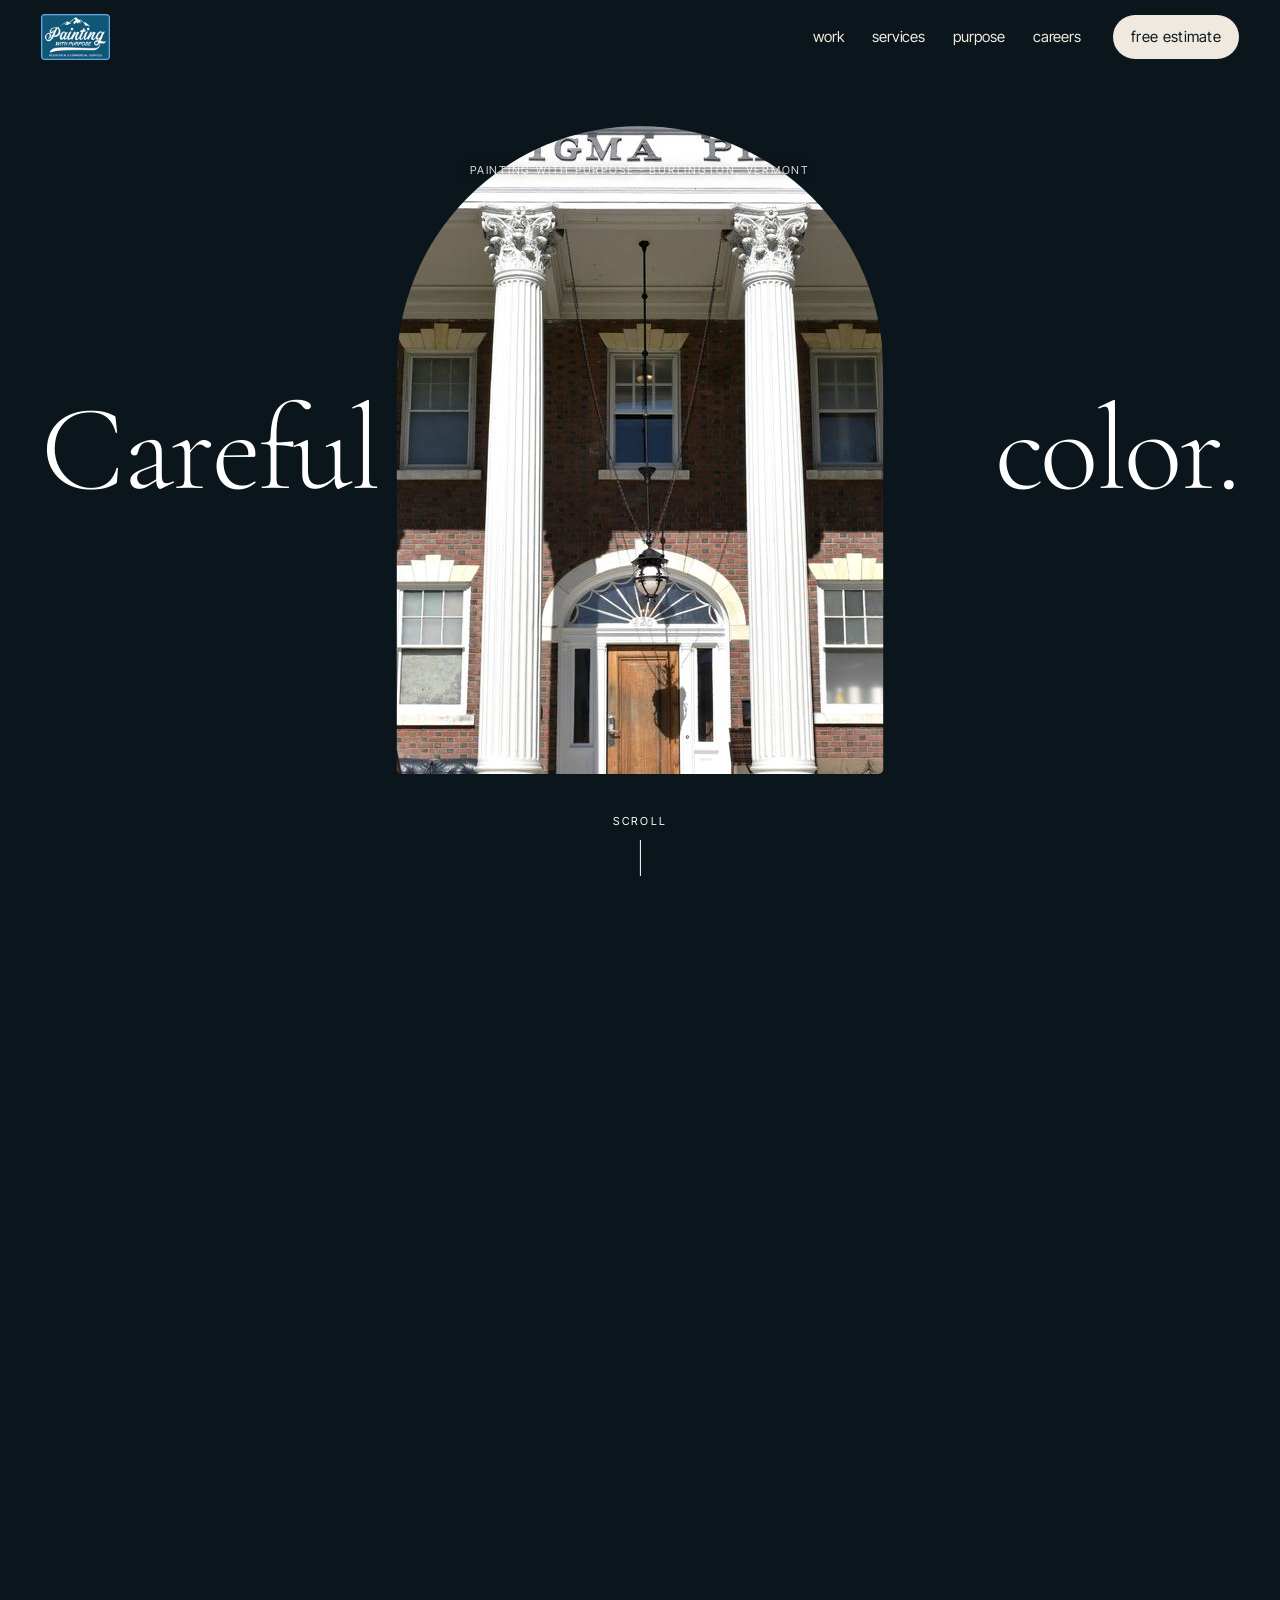
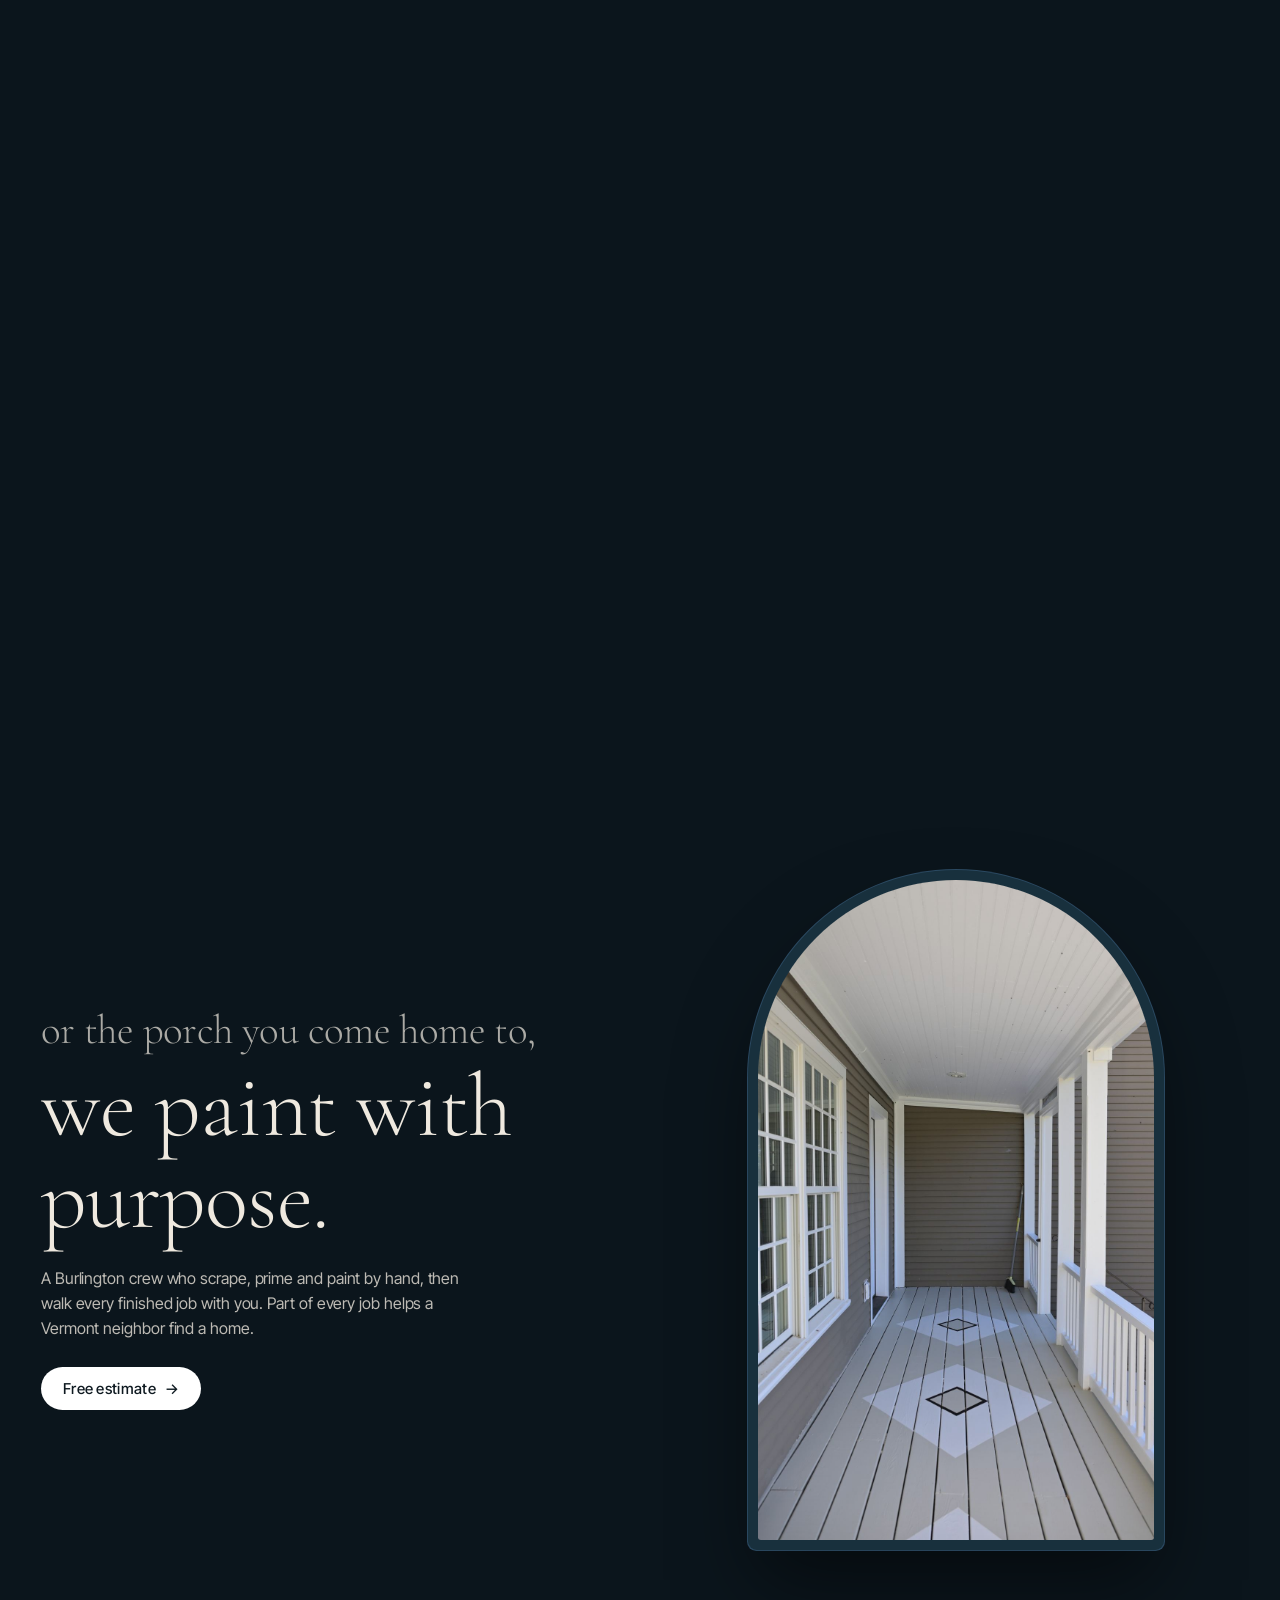
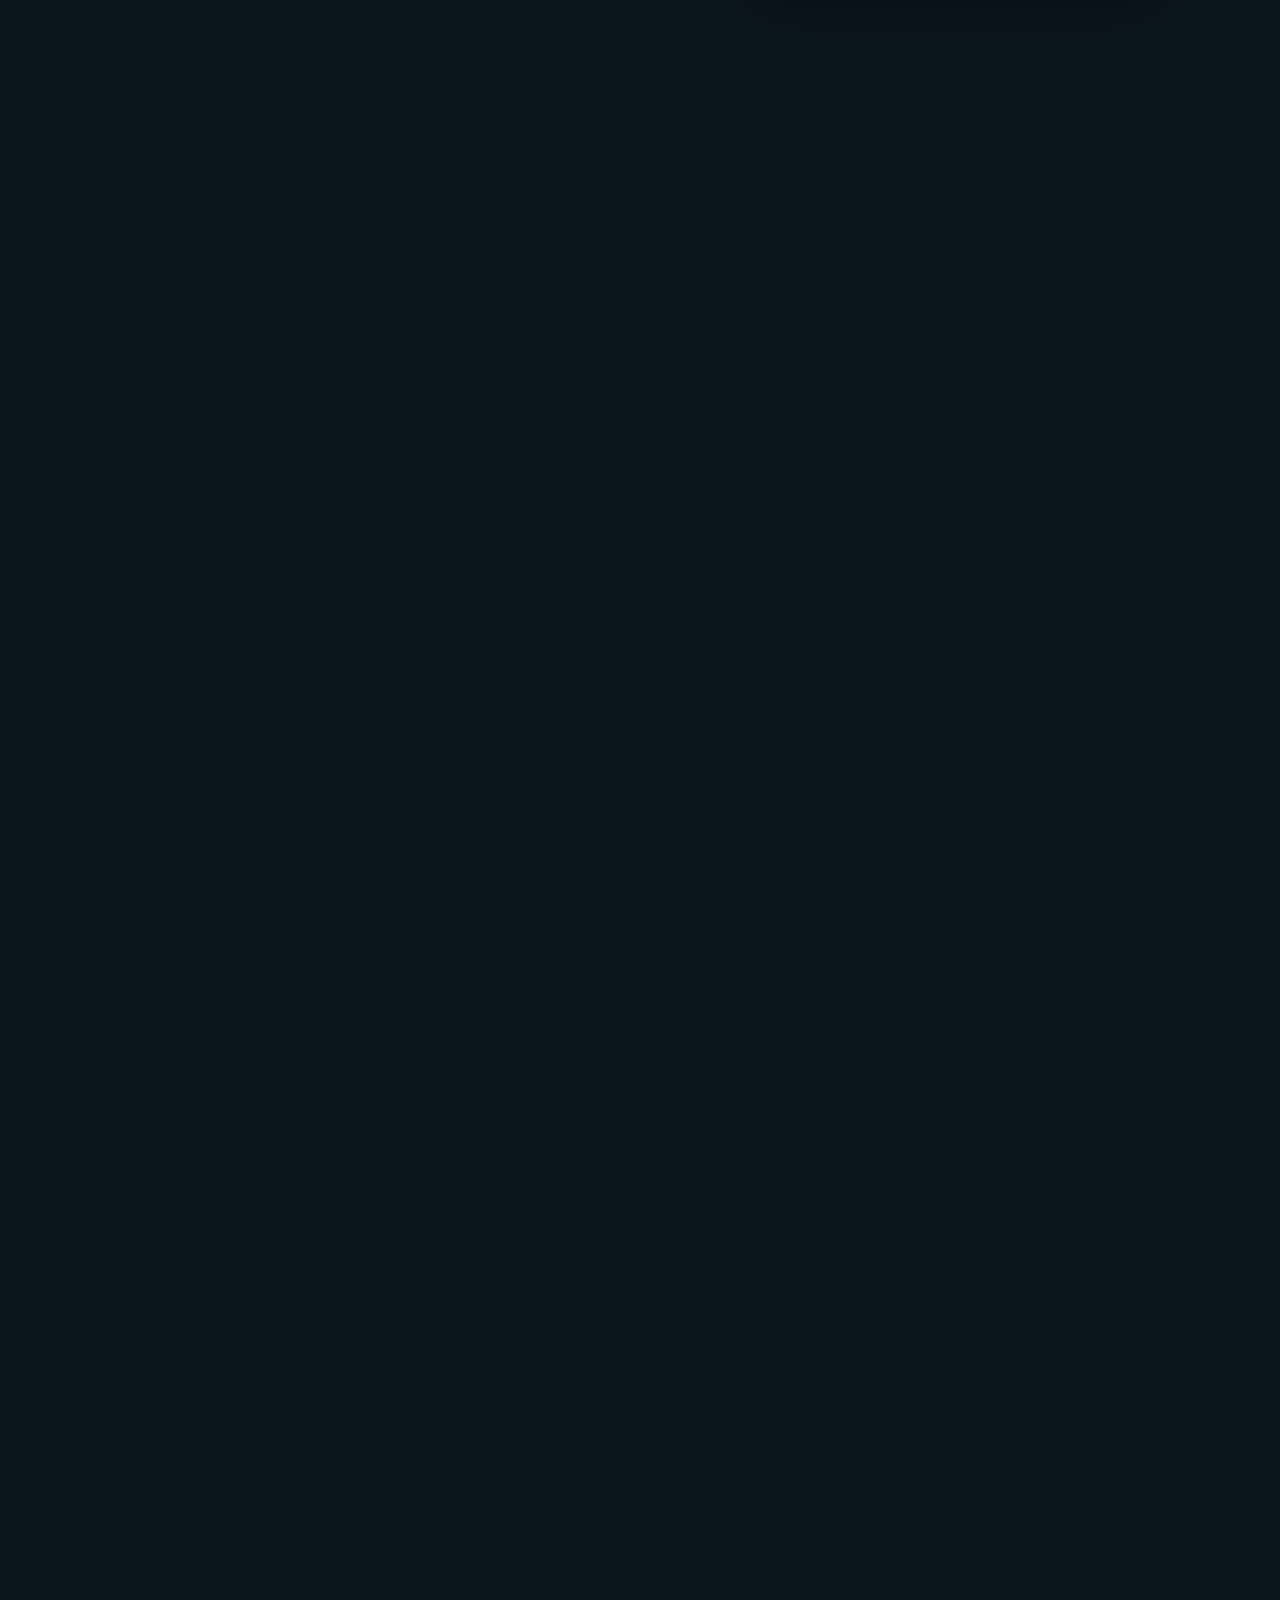
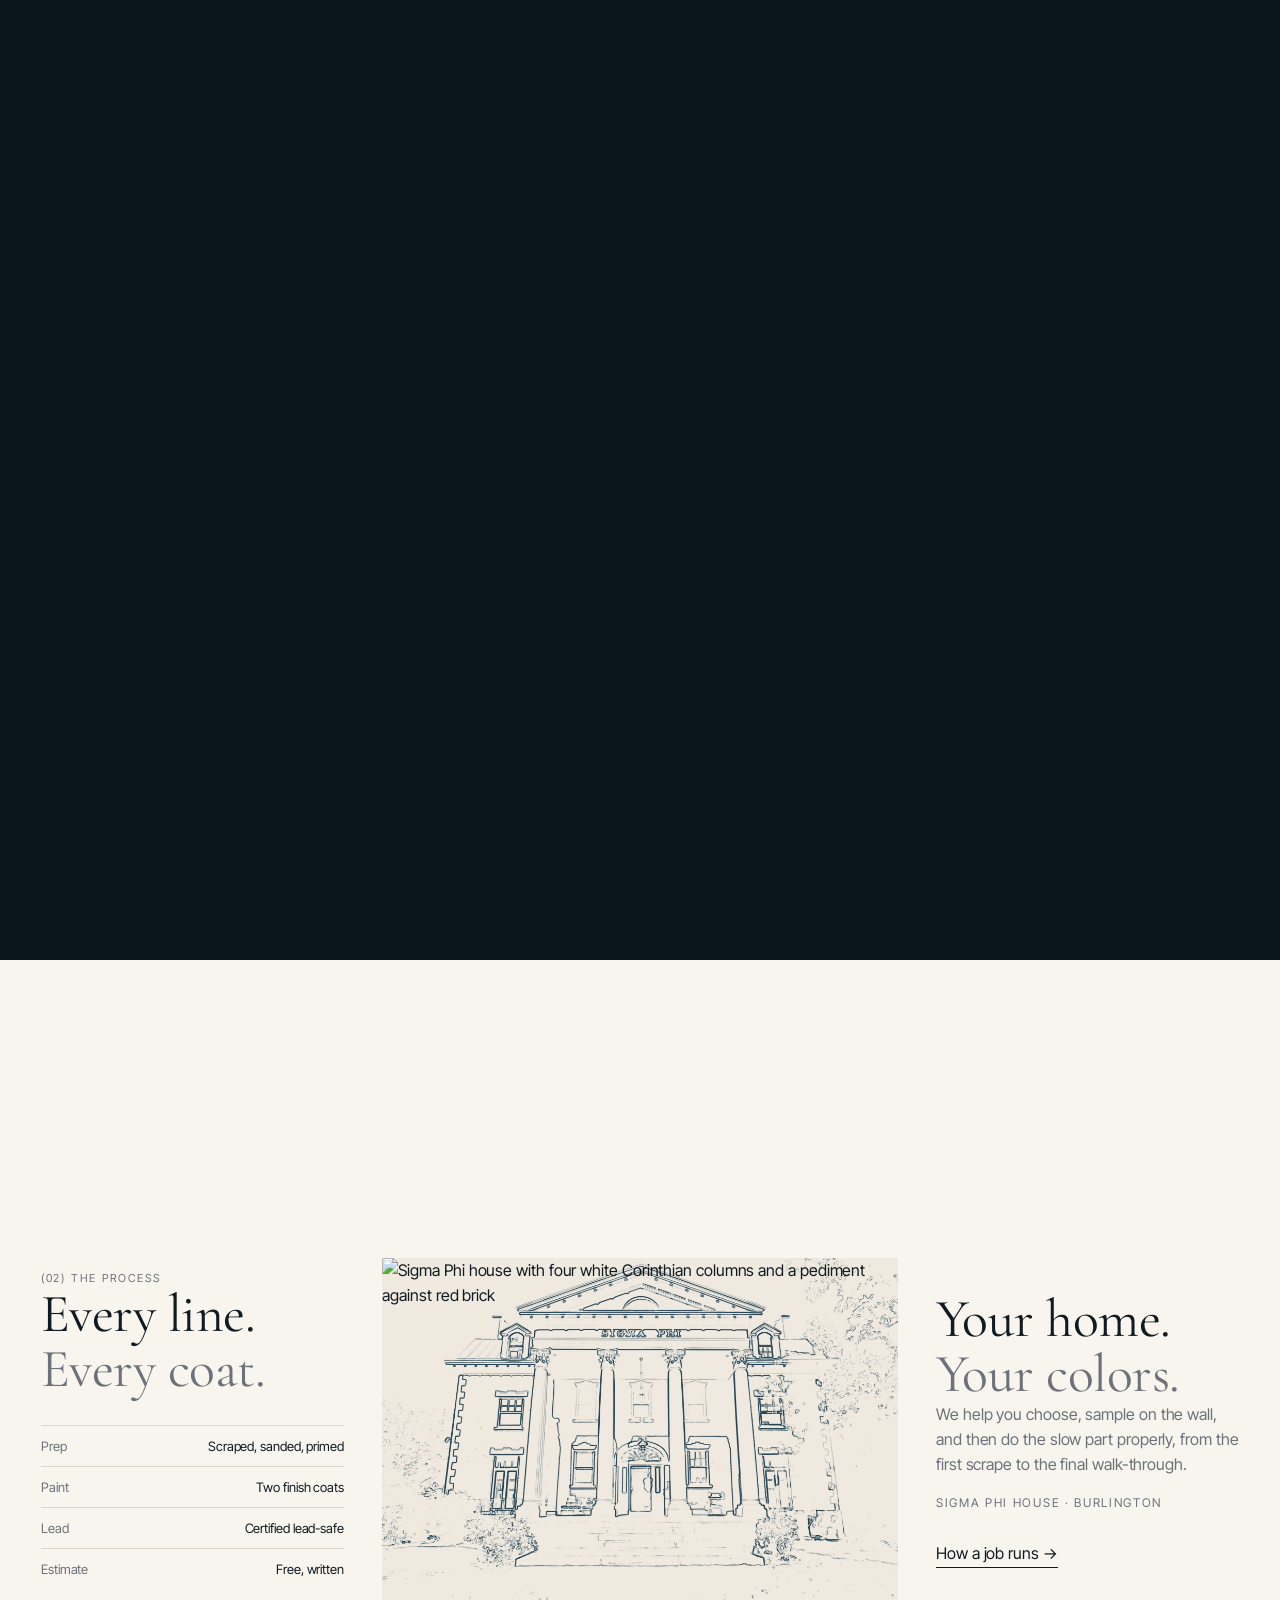
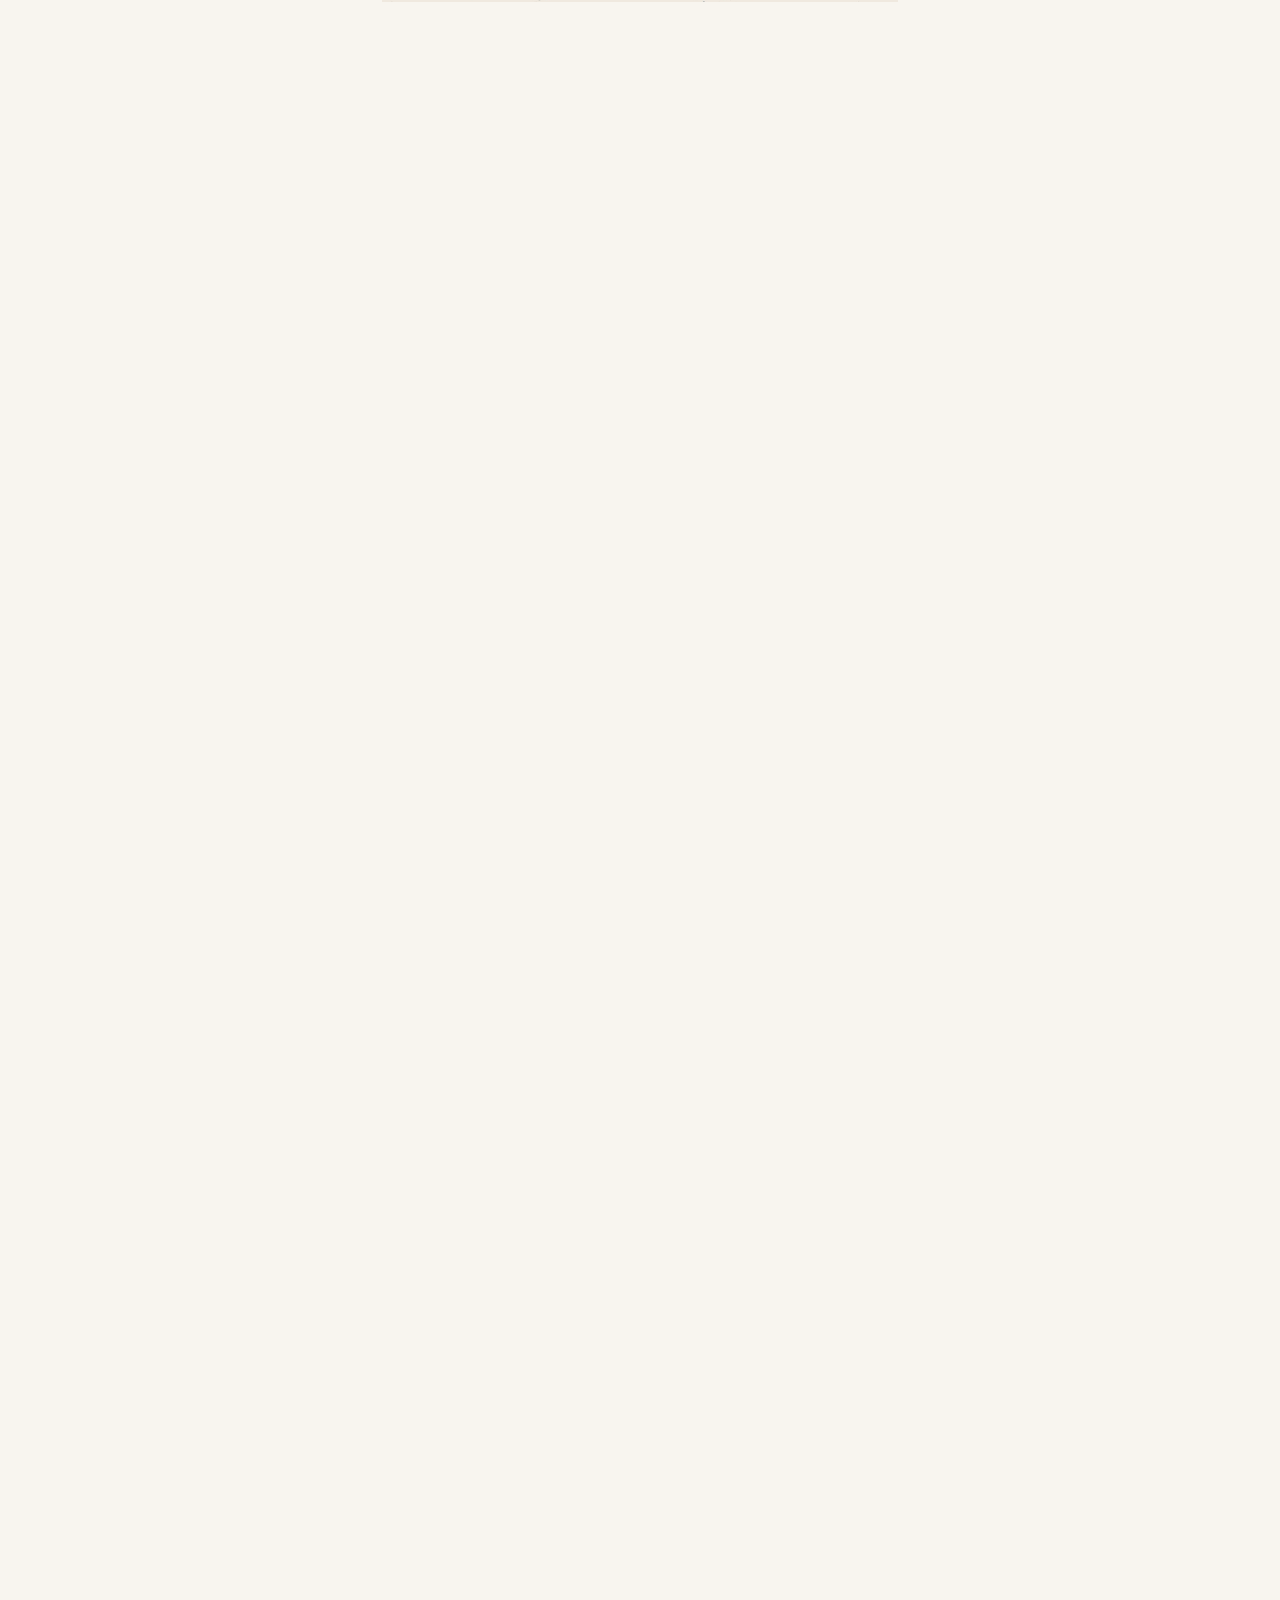
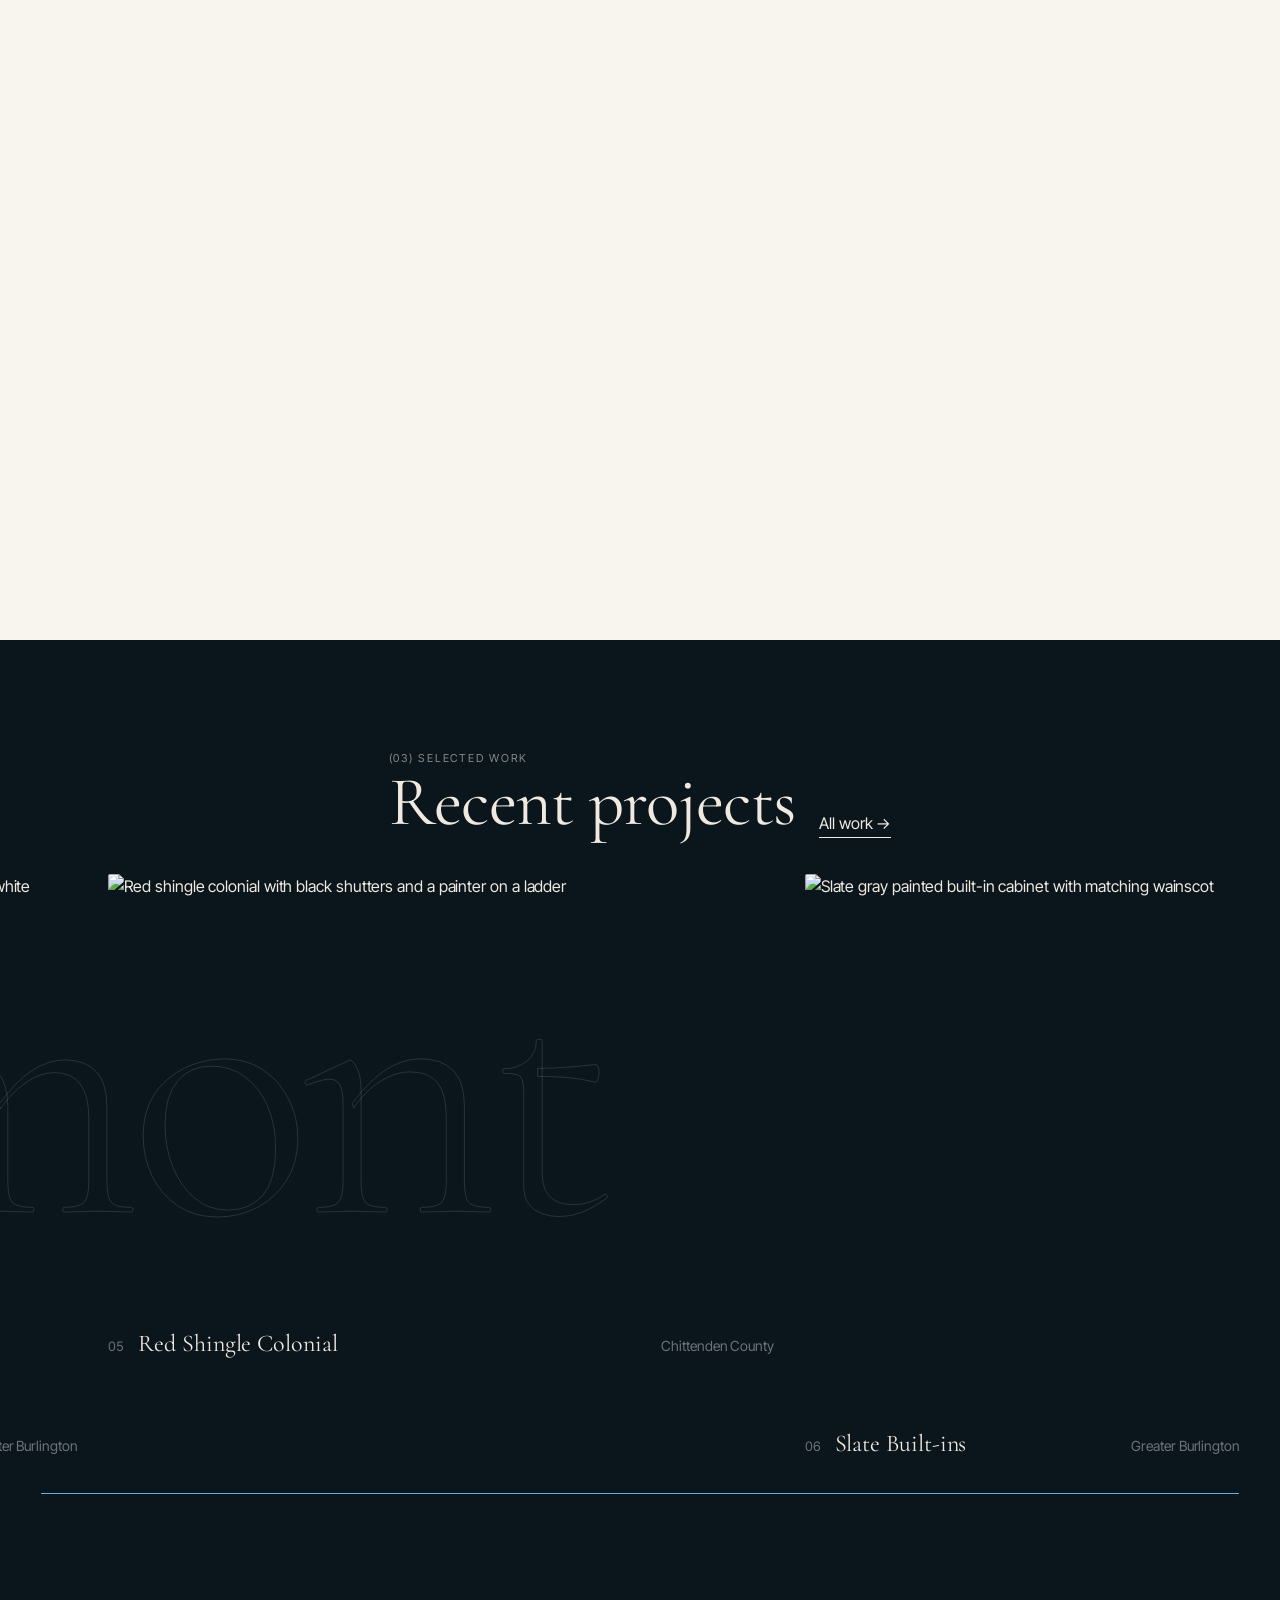
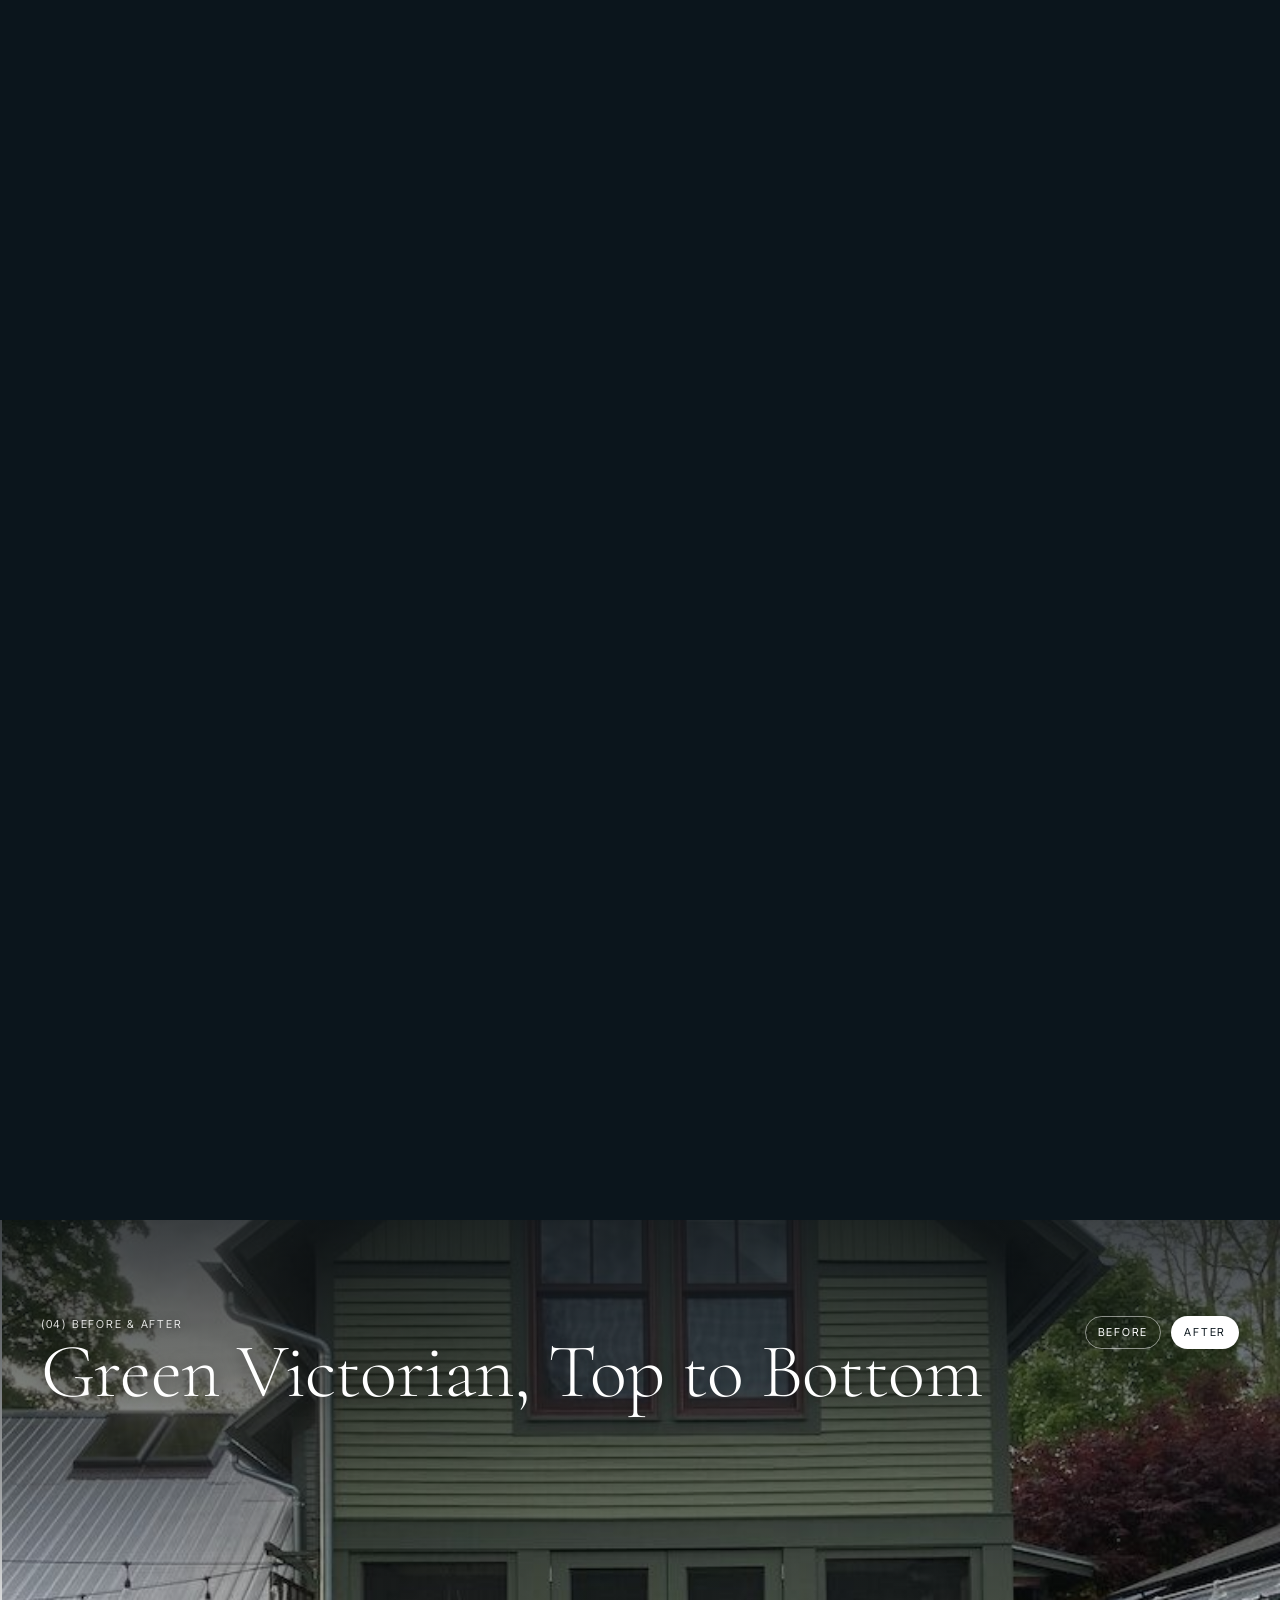
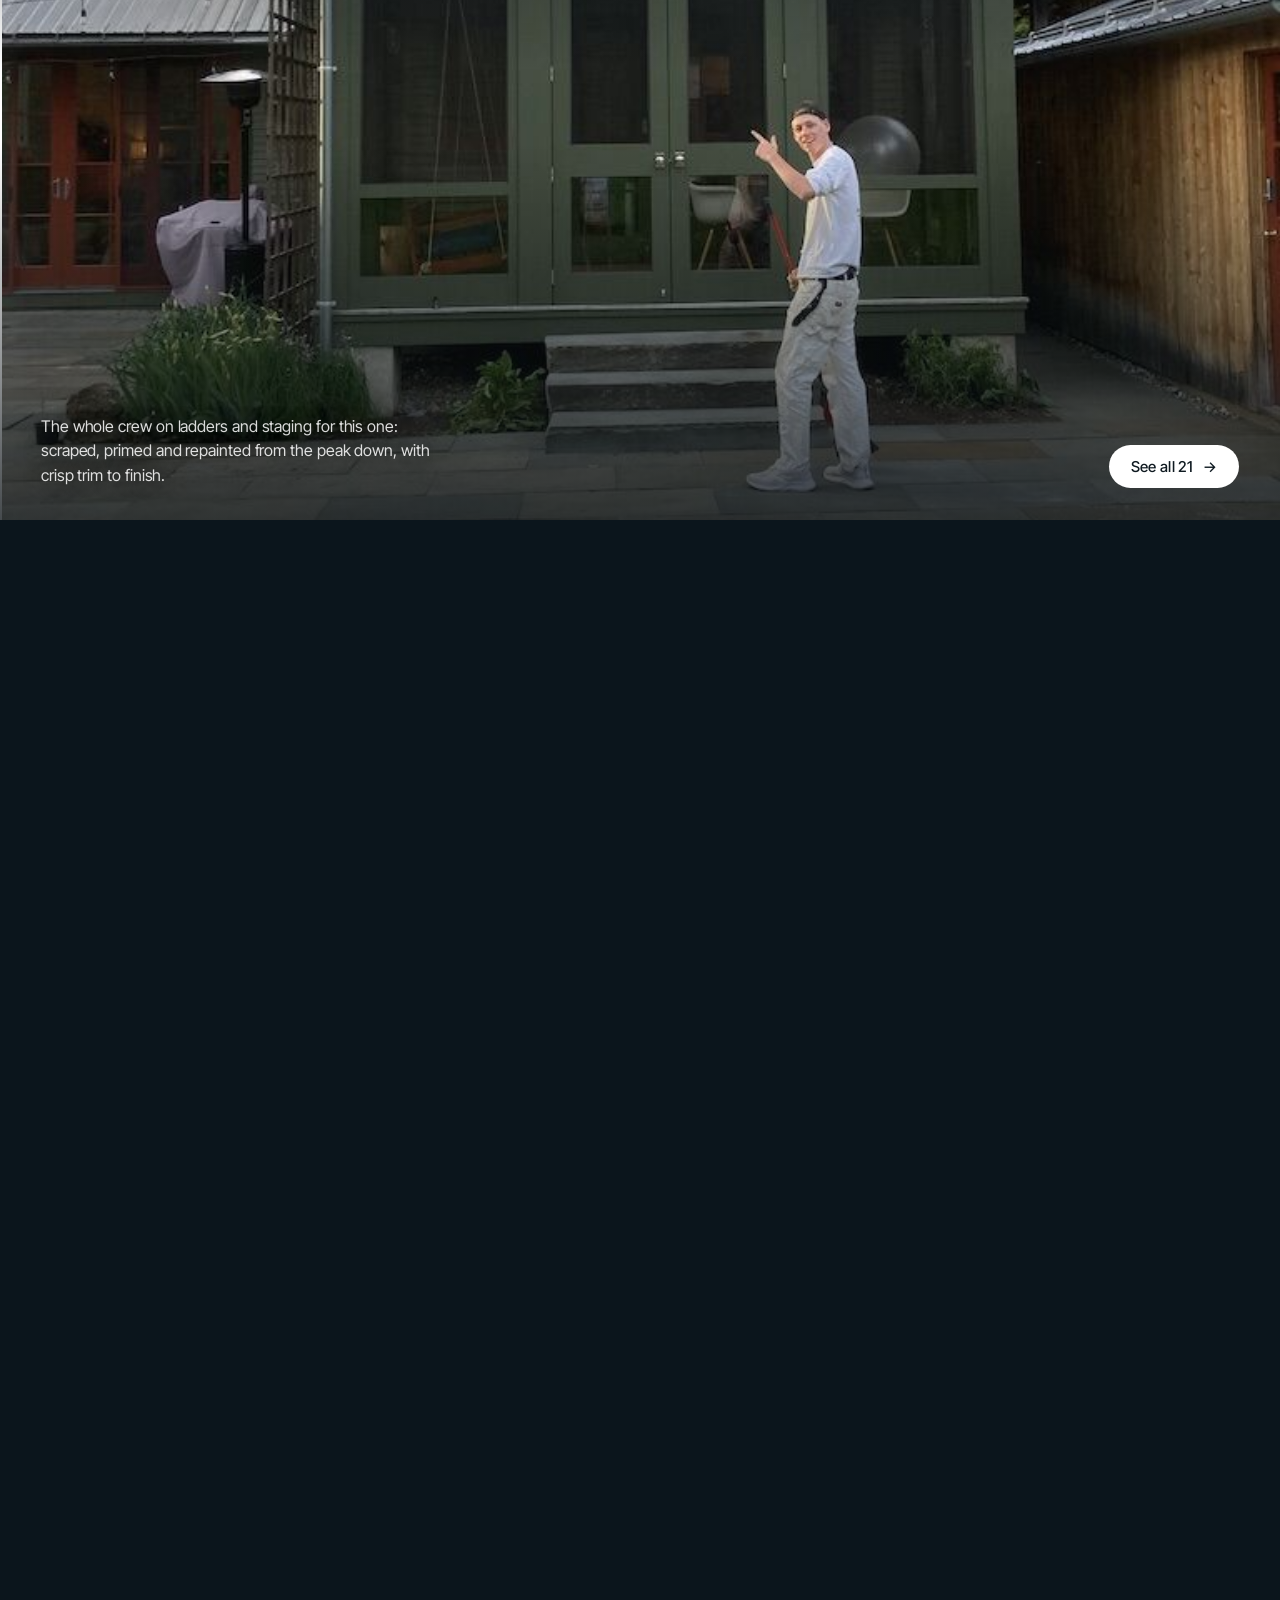
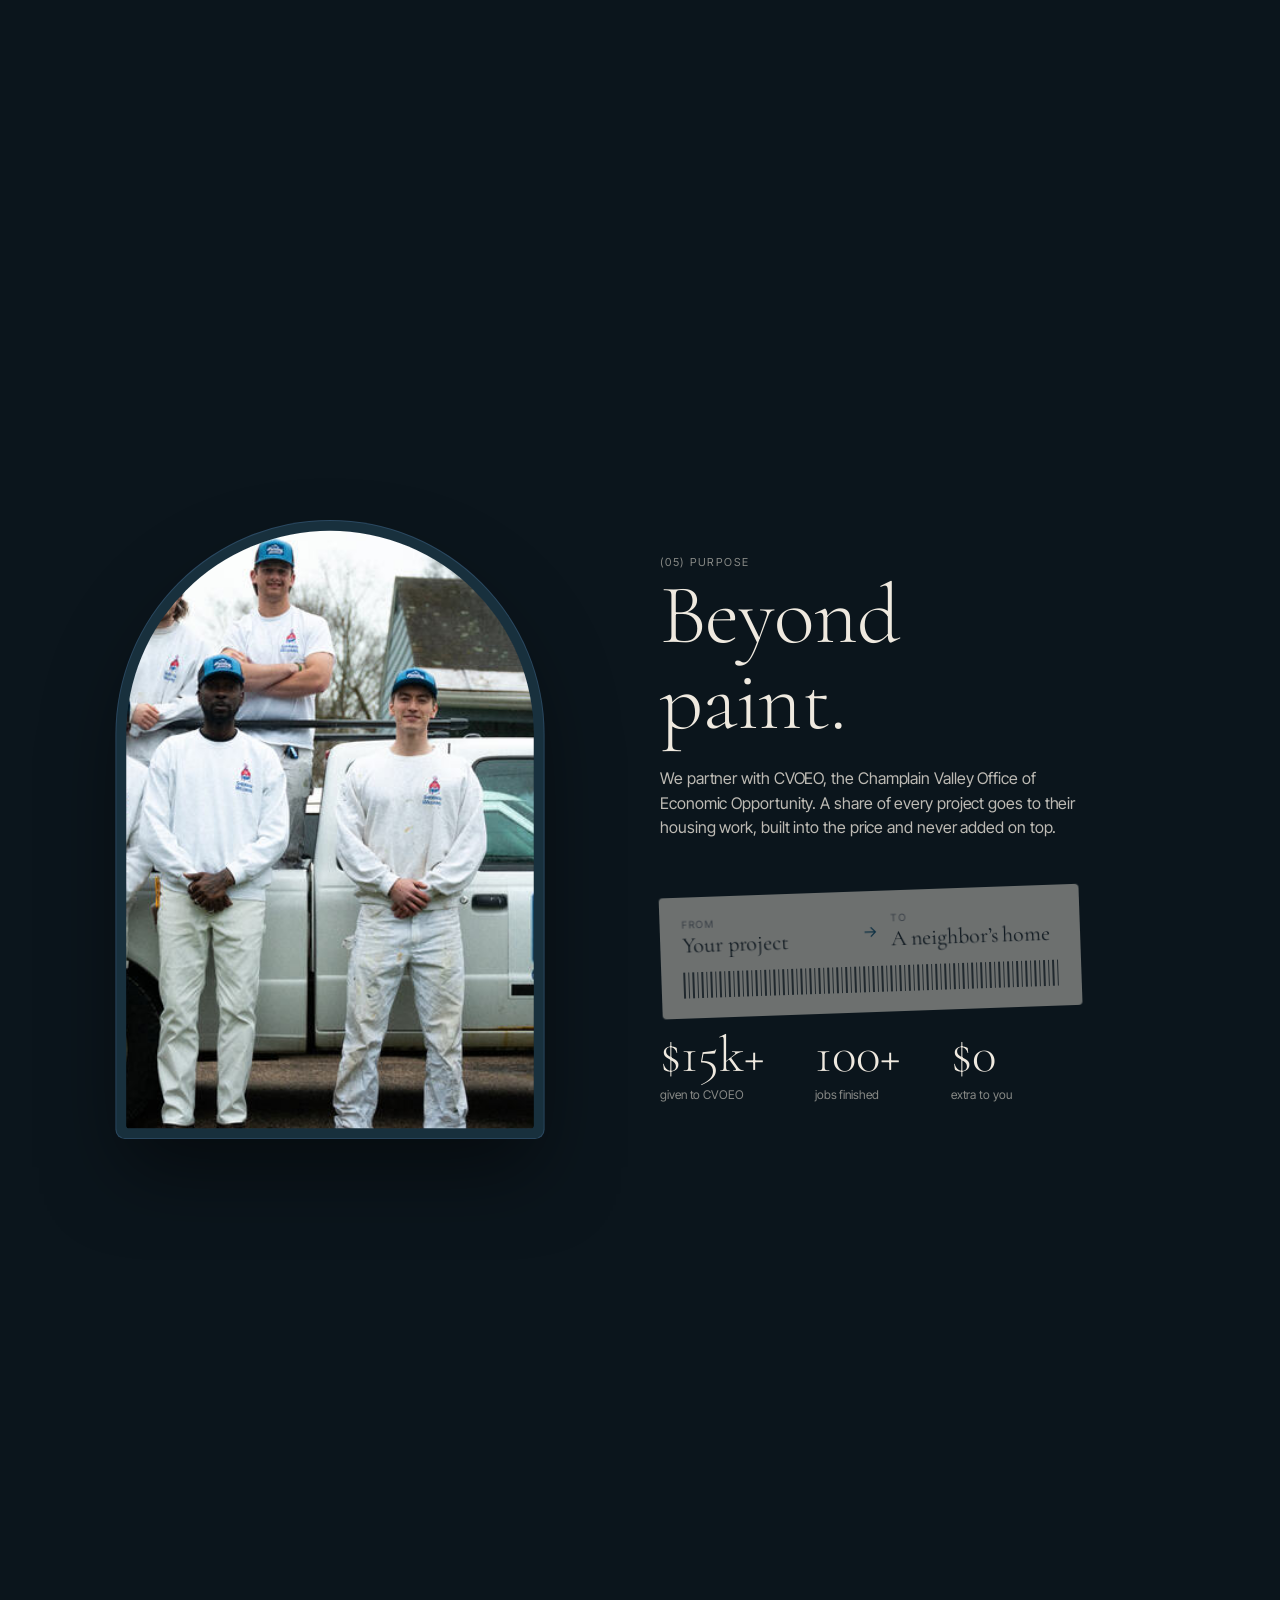
==== index.html @ a05f68a1 "Demo 2: drone clip slots with a scroll story and sound toggle The hero window now opens onto the Sig" ====
<!doctype html>
<html lang="en">
<head>
<meta charset="utf-8">
<meta name="viewport" content="width=device-width, initial-scale=1, viewport-fit=cover">
<title>Painting With Purpose | House painters in Burlington, Vermont</title>
<meta name="description" content="Residential and commercial painting across Greater Burlington, Vermont. A share of every job helps Vermonters find housing.">
<meta name="theme-color" content="#0b151c">
<meta property="og:title" content="Painting With Purpose | House painters in Burlington, Vermont">
<meta property="og:description" content="Residential and commercial painting across Greater Burlington, Vermont. A share of every job helps Vermonters find housing.">
<meta property="og:image" content="assets/photos/dsc-0058-lg.jpg">
<meta property="og:type" content="website">
<link rel="icon" href="assets/favicon.svg" type="image/svg+xml">
<link rel="preconnect" href="https://fonts.googleapis.com">
<link rel="preconnect" href="https://fonts.gstatic.com" crossorigin>
<link rel="stylesheet" href="https://fonts.googleapis.com/css2?family=Cormorant+Garamond:wght@300;400;500&family=Inter+Tight:wght@400;500&display=swap">
<link rel="stylesheet" href="assets/css/site.css">
<link rel="stylesheet" href="assets/css/cine.css">
</head>
<body data-page="home">
<a class="skip" href="#main">Skip to content</a>
<header class="hdr hdr--over">
  <a class="hdr__logo" href="index.html" aria-label="Painting With Purpose, home"><img src="assets/logo-200.png" srcset="assets/logo-200.png 200w, assets/logo.png 600w" sizes="140px" alt="Painting With Purpose" width="600" height="402"></a>
  <nav class="hdr__nav" id="nav" aria-label="Main">
    <ul><li><a href="work.html">work</a></li><li><a href="services.html">services</a></li><li><a href="about.html">purpose</a></li><li><a href="careers.html">careers</a></li></ul>
    <a class="hdr__cta" href="estimate.html">free estimate</a>
  </nav>
  <button class="hdr__menu" type="button" aria-expanded="false" aria-controls="nav"><span>menu</span></button>
</header>
<main id="main">
<section class="scene s-hero" aria-label="Introduction">
  <div class="scene__stick">
    <div class="s-hero__win"><video class="clip" muted loop playsinline preload="auto" poster="assets/video/sigma.jpg" aria-label="Sigma Phi House on a fall afternoon, students on the lawn"></video></div>
    <p class="s-hero__kick label">Painting With Purpose · Burlington, Vermont</p>
    <div class="s-hero__split" aria-hidden="true"><span>Careful</span><span>color.</span></div>
    <div class="s-hero__end">
      <h1 class="sr">Painting With Purpose: house painters in Burlington, Vermont</h1>
      <p class="beat">Whether it’s a frat house on the hill,</p>
      <p class="s-hero__cap label">Sigma Phi House · Burlington</p>
    </div>
    <p class="s-hero__scroll">Scroll</p>
  </div>
</section>

<section class="scene s-story night" aria-label="What we paint">
  <div class="scene__stick">
    <div class="s-story__layer on" data-at="0">
      <video class="clip" muted loop playsinline preload="none" poster="assets/video/victorian.jpg" aria-label="A Queen Anne Victorian on a quiet street, a neighbor walking a dog past"></video>
      <div class="s-story__txt"><p class="beat">a Victorian on a quiet street,</p><p class="label">Queen Anne Victorian · Burlington</p></div>
    </div>
    <div class="s-story__layer" data-at=".34">
      <video class="clip" muted loop playsinline preload="none" poster="assets/video/library.jpg" aria-label="A library atrium with readers, timber ceilings and a black steel stair"></video>
      <div class="s-story__txt"><p class="beat">a library in the middle of town,</p><p class="label">Library &amp; community hall · Greater Burlington</p></div>
    </div>
    <div class="s-story__layer s-story__end" data-at=".66">
      <div class="s-story__arch"><video class="clip" muted loop playsinline preload="none" poster="assets/video/porch-tall.jpg" aria-label="A freshly painted covered porch with a diamond inlay in the floor"><source src="assets/video/porch-tall.mp4" type="video/mp4"></video></div>
      <div class="s-story__final">
        <p class="beat beat--sm">or the porch you come home to,</p>
        <h2>we paint with purpose.</h2>
        <p class="lead">A Burlington crew who scrape, prime and paint by hand, then walk every finished job with you. Part of every job helps a Vermont neighbor find a home.</p>
        <a class="btn btn--light" href="estimate.html">Free estimate <span aria-hidden="true">→</span></a>
      </div>
    </div>
  </div>
</section>

<button class="snd" type="button" aria-pressed="false" hidden><span class="snd__bars" aria-hidden="true"><i></i><i></i><i></i></span><span class="snd__t">Sound off</span></button>

<section class="scene s-draw" aria-label="From drawing to paint">
  <div class="scene__stick">
    <div class="s-draw__l">
      <p class="label">(02) The process</p>
      <h2>Every line.<span class="mute">Every coat.</span></h2>
      <dl class="spec">
        <div><dt>Prep</dt><dd>Scraped, sanded, primed</dd></div>
        <div><dt>Paint</dt><dd>Two finish coats</dd></div>
        <div><dt>Lead</dt><dd>Certified lead-safe</dd></div>
        <div><dt>Estimate</dt><dd>Free, written</dd></div>
      </dl>
    </div>
    <div class="s-draw__img">
      <img class="" src="assets/photos/draw-0179-sm.jpg" srcset="assets/photos/draw-0179-sm.jpg 900w, assets/photos/draw-0179-lg.jpg 2000w" sizes="100vw" alt="Line drawing of the Sigma Phi house" loading="lazy" decoding="async">
      <div class="s-draw__paint"><img class="" src="assets/photos/dsc-0179-sm.jpg" srcset="assets/photos/dsc-0179-sm.jpg 900w, assets/photos/dsc-0179-lg.jpg 2000w" sizes="100vw" alt="Sigma Phi house with four white Corinthian columns and a pediment against red brick" loading="lazy" decoding="async"></div>
      <span class="s-draw__line" aria-hidden="true"></span>
    </div>
    <div class="s-draw__r">
      <h2>Your home.<span class="mute">Your colors.</span></h2>
      <p>We help you choose, sample on the wall, and then do the slow part properly, from the first scrape to the final walk-through.</p>
      <p class="s-draw__step">Sigma Phi House · Burlington</p>
      <a class="link" href="services.html">How a job runs →</a>
    </div>
  </div>
</section>

<section class="scene s-side night" aria-label="Recent work">
  <div class="scene__stick">
    <span class="ghost" aria-hidden="true">Vermont</span>
    <div class="s-side__head wrap"><div><p class="label">(03) Selected work</p><h2>Recent projects</h2></div><a class="link" href="work.html">All work →</a></div>
    <div class="s-side__track"><a class="card wide" href="work.html#sigma-phi"><div class="card__img"><img class="" src="assets/photos/dsc-0179-sm.jpg" srcset="assets/photos/dsc-0179-sm.jpg 900w, assets/photos/dsc-0179-lg.jpg 2000w" sizes="(min-width: 900px) 50vw, 85vw" alt="Sigma Phi house with four white Corinthian columns and a pediment against red brick" loading="lazy" decoding="async"></div><p class="card__cap"><span class="n">01</span><span class="t">Sigma Phi House</span><span class="meta">Burlington</span></p></a><a class="card " href="work.html#lake-cottage"><div class="card__img"><img class="" src="assets/photos/dsc-0686-sm.jpg" srcset="assets/photos/dsc-0686-sm.jpg 900w, assets/photos/dsc-0686-lg.jpg 2000w" sizes="(min-width: 900px) 50vw, 85vw" alt="Blue lake cottage with a screened porch above a stone beach" loading="lazy" decoding="async"></div><p class="card__cap"><span class="n">02</span><span class="t">Lake Cottage</span><span class="meta">Lake Champlain</span></p></a><a class="card wide" href="work.html#library"><div class="card__img"><img class="" src="assets/photos/dsc-0995-sm.jpg" srcset="assets/photos/dsc-0995-sm.jpg 900w, assets/photos/dsc-0995-lg.jpg 2000w" sizes="(min-width: 900px) 50vw, 85vw" alt="Community hall with a black steel stair, timber and white walls" loading="lazy" decoding="async"></div><p class="card__cap"><span class="n">03</span><span class="t">Library & Hall</span><span class="meta">Greater Burlington</span></p></a><a class="card " href="work.html#built-ins"><div class="card__img"><img class="" src="assets/photos/dsc-1371-sm.jpg" srcset="assets/photos/dsc-1371-sm.jpg 900w, assets/photos/dsc-1371-lg.jpg 2000w" sizes="(min-width: 900px) 50vw, 85vw" alt="Covered porch with a painted diamond floor and white beadboard ceiling" loading="lazy" decoding="async"></div><p class="card__cap"><span class="n">04</span><span class="t">Porch Floor</span><span class="meta">Greater Burlington</span></p></a><a class="card wide" href="work.html#red-shingle"><div class="card__img"><img class="" src="assets/photos/dsc-0631-sm.jpg" srcset="assets/photos/dsc-0631-sm.jpg 900w, assets/photos/dsc-0631-lg.jpg 2000w" sizes="(min-width: 900px) 50vw, 85vw" alt="Red shingle colonial with black shutters and a painter on a ladder" loading="lazy" decoding="async"></div><p class="card__cap"><span class="n">05</span><span class="t">Red Shingle Colonial</span><span class="meta">Chittenden County</span></p></a><a class="card " href="work.html#built-ins"><div class="card__img"><img class="" src="assets/photos/dsc-1094-sm.jpg" srcset="assets/photos/dsc-1094-sm.jpg 900w, assets/photos/dsc-1094-lg.jpg 2000w" sizes="(min-width: 900px) 50vw, 85vw" alt="Slate gray painted built-in cabinet with matching wainscot" loading="lazy" decoding="async"></div><p class="card__cap"><span class="n">06</span><span class="t">Slate Built-ins</span><span class="meta">Greater Burlington</span></p></a></div>
    <div class="s-side__bar" aria-hidden="true"></div>
  </div>
</section>

<section class="scene s-ba" aria-label="Before and after">
  <div class="scene__stick">
    <div class="s-ba__frame">
      <img src="assets/before-after/exterior-pair02-before.jpg" alt="Green Victorian, Top to Bottom, before" loading="lazy">
      <img class="s-ba__after" src="assets/before-after/exterior-pair02-after.jpg" alt="Green Victorian, Top to Bottom, after" loading="lazy">
      <span class="s-ba__edge" aria-hidden="true"></span>
    </div>
    <div class="s-ba__top"><div><p class="label">(04) Before &amp; after</p><h2>Green Victorian, Top to Bottom</h2></div><div class="s-ba__tags"><span class="on">Before</span><span>After</span></div></div>
    <div class="s-ba__bot"><p>The whole crew on ladders and staging for this one: scraped, primed and repainted from the peak down, with crisp trim to finish.</p><a class="btn btn--light" href="work.html#before-after">See all 21 <span aria-hidden="true">→</span></a></div>
  </div>
</section>

<section class="scene s-why night" aria-label="Our purpose">
  <div class="scene__stick">
    <div class="s-why__win"><img class="" src="assets/photos/crew-sm.jpg" srcset="assets/photos/crew-sm.jpg 900w, assets/photos/crew-lg.jpg 2000w" sizes="40vw" alt="The Painting With Purpose crew beside their truck" loading="lazy" decoding="async"></div>
    <div>
      <p class="label">(05) Purpose</p>
      <h2>Beyond<br>paint.</h2>
      <p class="lead">We partner with CVOEO, the Champlain Valley Office of Economic Opportunity. A share of every project goes to their housing work, built into the price and never added on top.</p>
      <div class="route" aria-hidden="true"><div><small>From</small><b>Your project</b></div><span class="arr">→</span><div><small>To</small><b>A neighbor’s home</b></div><span class="bar"></span></div>
      <div class="nums"><div><b>$15k+</b><span>given to CVOEO</span></div><div><b>100+</b><span>jobs finished</span></div><div><b>$0</b><span>extra to you</span></div></div>
    </div>
  </div>
</section>

<section class="revs night" aria-labelledby="revs-h">
  <div class="wrap"><p class="label">(06) Word of mouth</p><h2 id="revs-h" class="up" style="font-size:clamp(44px,6vw,100px);font-weight:300">The work.<br><span class="mute">In their words.</span></h2></div>
  <div class="revs__cols wrap"><div class="revs__col"><blockquote class="rev"><p>“The BEST experience we’ve ever had with painters. They showed up on time with everything, were clean and tidy, and did the job expertly and within the time frame they estimated.”</p><footer><span>Barbara Boutsikaris</span><span>★★★★★</span></footer></blockquote><blockquote class="rev"><p>“Professional is not a large enough word to describe PWP’s craftsmanship and commitment. Matt and Josh methodically and meticulously got it done, and the results are fantastic.”</p><footer><span>Pat Waterman</span><span>★★★★★</span></footer></blockquote><blockquote class="rev"><p>“This house is a Victorian and had deferred maintenance. They handled lead paint abatement and scraped beautifully before painting. We are so happy to see it restored.”</p><footer><span>K Raz</span><span>★★★★★</span></footer></blockquote><blockquote class="rev"><p>“The BEST experience we’ve ever had with painters. They showed up on time with everything, were clean and tidy, and did the job expertly and within the time frame they estimated.”</p><footer><span>Barbara Boutsikaris</span><span>★★★★★</span></footer></blockquote><blockquote class="rev"><p>“Professional is not a large enough word to describe PWP’s craftsmanship and commitment. Matt and Josh methodically and meticulously got it done, and the results are fantastic.”</p><footer><span>Pat Waterman</span><span>★★★★★</span></footer></blockquote><blockquote class="rev"><p>“This house is a Victorian and had deferred maintenance. They handled lead paint abatement and scraped beautifully before painting. We are so happy to see it restored.”</p><footer><span>K Raz</span><span>★★★★★</span></footer></blockquote></div><div class="revs__col"><blockquote class="rev"><p>“This house is a Victorian and had deferred maintenance. They handled lead paint abatement and scraped beautifully before painting. We are so happy to see it restored.”</p><footer><span>K Raz</span><span>★★★★★</span></footer></blockquote><blockquote class="rev"><p>“Our 16 year old kitchen cabinets were very worn and look like new again! Professional, clean, efficient, on time and reasonable in price.”</p><footer><span>Lara Militello</span><span>★★★★★</span></footer></blockquote><blockquote class="rev"><p>“They fixed a crack from a previous painting company and painted shelves and baseboards with precision. Their mission of giving back is truly amazing.”</p><footer><span>Pam Mathe</span><span>★★★★★</span></footer></blockquote><blockquote class="rev"><p>“This house is a Victorian and had deferred maintenance. They handled lead paint abatement and scraped beautifully before painting. We are so happy to see it restored.”</p><footer><span>K Raz</span><span>★★★★★</span></footer></blockquote><blockquote class="rev"><p>“Our 16 year old kitchen cabinets were very worn and look like new again! Professional, clean, efficient, on time and reasonable in price.”</p><footer><span>Lara Militello</span><span>★★★★★</span></footer></blockquote><blockquote class="rev"><p>“They fixed a crack from a previous painting company and painted shelves and baseboards with precision. Their mission of giving back is truly amazing.”</p><footer><span>Pam Mathe</span><span>★★★★★</span></footer></blockquote></div><div class="revs__col"><blockquote class="rev"><p>“They fixed a crack from a previous painting company and painted shelves and baseboards with precision. Their mission of giving back is truly amazing.”</p><footer><span>Pam Mathe</span><span>★★★★★</span></footer></blockquote><blockquote class="rev"><p>“The BEST experience we’ve ever had with painters. They showed up on time with everything, were clean and tidy, and did the job expertly and within the time frame they estimated.”</p><footer><span>Barbara Boutsikaris</span><span>★★★★★</span></footer></blockquote><blockquote class="rev"><p>“Our 16 year old kitchen cabinets were very worn and look like new again! Professional, clean, efficient, on time and reasonable in price.”</p><footer><span>Lara Militello</span><span>★★★★★</span></footer></blockquote><blockquote class="rev"><p>“They fixed a crack from a previous painting company and painted shelves and baseboards with precision. Their mission of giving back is truly amazing.”</p><footer><span>Pam Mathe</span><span>★★★★★</span></footer></blockquote><blockquote class="rev"><p>“The BEST experience we’ve ever had with painters. They showed up on time with everything, were clean and tidy, and did the job expertly and within the time frame they estimated.”</p><footer><span>Barbara Boutsikaris</span><span>★★★★★</span></footer></blockquote><blockquote class="rev"><p>“Our 16 year old kitchen cabinets were very worn and look like new again! Professional, clean, efficient, on time and reasonable in price.”</p><footer><span>Lara Militello</span><span>★★★★★</span></footer></blockquote></div></div>
</section>
</main>
<footer class="ftr">
  <div class="ftr__cta">
    <p class="label">(next)</p>
    <a class="ftr__big" href="estimate.html">let’s take a look <span aria-hidden="true">→</span></a>
    <p class="ftr__sub">Free walk-through and a written estimate. Or call <a href="tel:+18027246837">802-PAINTER</a>.</p>
  </div>
  <div class="ftr__grid">
    <img class="ftr__logo" src="assets/logo-200.png" srcset="assets/logo-200.png 200w, assets/logo.png 600w" sizes="140px" alt="Painting With Purpose" width="600" height="402" loading="lazy">
    <div><p class="label">studio</p><p>Residential &amp; commercial painting<br>Greater Burlington, Vermont</p></div>
    <div><p class="label">contact</p><p><a href="tel:+18027246837">802-PAINTER</a><br><a href="https://www.instagram.com/paintingwithpurposevt/">@paintingwithpurposevt</a></p></div>
    <div><p class="label">pages</p><p><a href="work.html">work</a><br><a href="services.html">services</a><br><a href="about.html">purpose</a><br><a href="careers.html">careers</a><br><a href="estimate.html">free estimate</a></p></div>
  </div>
  <p class="ftr__fine"><span>© 2026 Painting With Purpose</span><span>A share of every job goes to CVOEO</span></p>
</footer>
<script src="assets/js/projects.js"></script>
<script src="assets/js/site.js"></script>
<script src="assets/js/cine.js"></script>
</body>
</html>
---- assets/css/site.css ----
/* Painting With Purpose, demo 2: minimal photo-led studio site.
   Pages are generated by tools/build.py. */

:root {
  --bg: #f6f5f1;
  --paper: #ffffff;
  --ink: #121417;
  --mute: #6b7076;
  --line: #dddcd6;
  --navy: #105677;
  --navy-deep: #0b3f58;
  --sky: #68abe4;
  --font: "Bricolage Grotesque", ui-sans-serif, system-ui, sans-serif;
  --gut: clamp(16px, 3.2vw, 48px);
  --gap: clamp(12px, 1.6vw, 24px);
  --sec: clamp(72px, 10vw, 160px);
  --ease: cubic-bezier(.2, .7, .2, 1);
}

*, *::before, *::after { box-sizing: border-box; }
html { -webkit-text-size-adjust: 100%; scroll-behavior: smooth; }
body {
  margin: 0; background: var(--bg); color: var(--ink);
  font: 400 17px/1.55 var(--font); font-optical-sizing: auto;
  -webkit-font-smoothing: antialiased; overflow-x: clip;
}
img { display: block; max-width: 100%; height: auto; }
a { color: inherit; text-decoration: none; }
h1, h2, h3 { margin: 0; font-weight: 500; letter-spacing: -.03em; line-height: 1; }
p { margin: 0 0 1em; }
p:last-child { margin-bottom: 0; }
:focus-visible { outline: 2px solid var(--sky); outline-offset: 3px; }

.skip { position: absolute; left: 12px; top: -60px; z-index: 100; background: var(--ink); color: #fff; padding: 10px 14px; }
.skip:focus { top: 12px; }
.wrap { padding-inline: var(--gut); max-width: 1680px; margin-inline: auto; }
.label { font-size: 13px; letter-spacing: .02em; color: var(--mute); margin: 0; }
.meta { color: var(--mute); }
.mute { color: var(--mute); }
.n { font-variant-numeric: tabular-nums; color: var(--mute); font-size: 13px; }
.link { border-bottom: 1px solid currentColor; padding-bottom: 1px; }
.link:hover { color: var(--navy); }

.btn {
  display: inline-flex; align-items: center; gap: .6em; padding: 14px 22px;
  background: var(--navy); color: #fff; border: 0; border-radius: 999px;
  font: 500 15px/1 var(--font); cursor: pointer; transition: background .2s;
}
.btn:hover { background: var(--navy-deep); }
.btn--light { background: #fff; color: var(--ink); }
.btn--light:hover { background: var(--sky); color: #fff; }

/* Header */
.hdr {
  position: sticky; top: 0; z-index: 50; display: flex; align-items: center; justify-content: space-between;
  gap: 24px; padding: 14px var(--gut); border-bottom: 1px solid transparent; transition: border-color .3s, color .3s;
}
.hdr::before {
  content: ""; position: absolute; inset: 0; z-index: -1; background: rgba(246, 245, 241, .92);
  backdrop-filter: saturate(1.4) blur(10px); -webkit-backdrop-filter: saturate(1.4) blur(10px); transition: opacity .3s;
}
.hdr__logo img { height: 46px; width: auto; }
.hdr__nav { display: flex; align-items: center; gap: 32px; }
.hdr__nav ul { display: flex; gap: 28px; margin: 0; padding: 0; list-style: none; font-size: 15px; }
.hdr__nav ul a { position: relative; }
.hdr__nav ul a::after { content: ""; position: absolute; left: 0; right: 100%; bottom: -3px; height: 1px; background: currentColor; transition: right .3s var(--ease); }
.hdr__nav ul a:hover::after, .hdr__nav ul a[aria-current]::after { right: 0; }
.hdr__cta { font-size: 15px; padding: 10px 18px; border-radius: 999px; background: var(--navy); color: #fff; transition: background .2s; }
.hdr__cta:hover { background: var(--navy-deep); }
.hdr__menu { display: none; background: none; border: 0; font: 500 15px var(--font); color: inherit; padding: 10px 0; cursor: pointer; }
.hdr.is-scrolled { border-bottom-color: var(--line); }

.hdr--over { position: fixed; left: 0; right: 0; color: #fff; }
.hdr--over::before { opacity: 0; }
.hdr--over.is-scrolled { color: var(--ink); }
.hdr--over.is-scrolled::before { opacity: 1; }
.hdr--over:not(.is-scrolled) .hdr__cta { background: #fff; color: var(--ink); }

@media (max-width: 860px) {
  .hdr__logo img { height: 40px; }
  .hdr__menu { display: block; position: relative; z-index: 2; }
  .hdr__nav {
    position: fixed; inset: 0; z-index: 1; flex-direction: column; align-items: flex-start; justify-content: flex-end;
    gap: 28px; padding: 96px var(--gut) 40px; background: var(--bg); color: var(--ink);
    opacity: 0; visibility: hidden; transition: opacity .3s, visibility .3s;
  }
  .hdr__nav ul { flex-direction: column; gap: 6px; font-size: clamp(40px, 12vw, 64px); letter-spacing: -.03em; line-height: 1.05; }
  .hdr__nav ul a::after { display: none; }
  .hdr__cta { font-size: 17px; padding: 14px 22px; }
  .hdr.is-open .hdr__nav { opacity: 1; visibility: visible; }
  .hdr.is-open { color: var(--ink); }
  .hdr.is-open .hdr__cta { background: var(--navy); color: #fff; }
  .hdr.is-open .hdr__logo { position: relative; z-index: 2; }
  body.menu-open { overflow: hidden; }
}

/* Hero */
.hero { position: relative; height: 100vh; height: 100svh; min-height: 560px; color: #fff; overflow: hidden; background: #2b3036; }
.hero__img { position: absolute; inset: 0; width: 100%; height: 100%; object-fit: cover; object-position: 50% 45%; transform: scale(1.04); animation: heroIn 1.6s var(--ease) forwards; }
.hero::after { content: ""; position: absolute; inset: 0; background: linear-gradient(180deg, rgba(0,0,0,.35) 0%, rgba(0,0,0,0) 22%, rgba(0,0,0,.08) 38%, rgba(0,0,0,.6) 70%, rgba(0,0,0,.8) 100%); }
.hero__txt { position: absolute; z-index: 1; left: var(--gut); right: var(--gut); bottom: clamp(28px, 5vw, 64px); display: flex; align-items: flex-end; justify-content: space-between; gap: 32px; flex-wrap: wrap; }
.hero h1 { font-size: clamp(56px, 11vw, 188px); font-weight: 450; letter-spacing: -.055em; line-height: .88; text-shadow: 0 2px 30px rgba(0,0,0,.25); }
.hero__meta { text-shadow: 0 1px 12px rgba(0,0,0,.5); max-width: 340px; display: grid; gap: 20px; justify-items: start; font-size: 16px; }
.hero__credit { position: absolute; z-index: 1; right: var(--gut); top: 96px; margin: 0; font-size: 12px; opacity: .8; writing-mode: vertical-rl; text-shadow: 0 1px 10px rgba(0,0,0,.6); }
@keyframes heroIn { to { transform: scale(1); } }

/* Section heads */
.sechead { display: grid; grid-template-columns: 1fr auto; grid-template-areas: "l l" "h m"; align-items: end; gap: 10px 24px; padding-bottom: 20px; margin-bottom: var(--gap); border-bottom: 1px solid var(--line); }
.sechead .label { grid-area: l; }
.sechead h2 { grid-area: h; font-size: clamp(34px, 5vw, 72px); }
.sechead .more { grid-area: m; margin: 0; font-size: 15px; white-space: nowrap; }
a.more:hover { color: var(--navy); }

.ptitle { padding-top: clamp(64px, 10vw, 150px); padding-bottom: clamp(40px, 6vw, 80px); }
.ptitle h1 { font-size: clamp(56px, 12vw, 200px); letter-spacing: -.055em; line-height: .9; margin: 14px 0 28px; }
.ptitle__lede { max-width: 560px; font-size: clamp(18px, 1.6vw, 22px); line-height: 1.4; }

/* Intro */
.intro { padding-top: var(--sec); padding-bottom: var(--sec); display: grid; grid-template-columns: 1fr 3fr; gap: var(--gap); }
.intro__big { font-size: clamp(26px, 3.4vw, 52px); line-height: 1.12; letter-spacing: -.025em; margin: 0; max-width: 1100px; }

/* Tiles */
.tiles { display: grid; grid-template-columns: repeat(12, 1fr); gap: clamp(28px, 4vw, 64px) var(--gap); }
.tile { display: block; }
.tile.w-7 { grid-column: span 7; } .tile.w-5 { grid-column: span 5; } .tile.w-6 { grid-column: span 6; }
.tile__img { overflow: hidden; aspect-ratio: 3 / 2; background: var(--line); }
.tile.tall .tile__img { aspect-ratio: 4 / 5; }
.tile:not(.tall) { align-self: end; }
.tile__img img { width: 100%; height: 100%; object-fit: cover; transition: transform 1s var(--ease); }
.tile:hover .tile__img img { transform: scale(1.035); }
.tile__cap { display: grid; grid-template-columns: 36px 1fr auto; gap: 8px; align-items: baseline; margin: 12px 0 0; font-size: 16px; }
.tile:hover .t { color: var(--navy); }

/* Before / after */
.ba { margin: 0; }
.ba__frame { position: relative; overflow: hidden; aspect-ratio: 4 / 5; background: var(--line); touch-action: pan-y; user-select: none; -webkit-user-select: none; }
.ba--big .ba__frame { aspect-ratio: 4 / 3; }
.ba__frame img { position: absolute; inset: 0; width: 100%; height: 100%; object-fit: cover; }
.ba__after { clip-path: inset(0 0 0 var(--p)); }
.ba__handle { position: absolute; top: 0; bottom: 0; left: var(--p); width: 2px; margin-left: -1px; background: #fff; pointer-events: none; }
.ba__handle::after { content: "↔"; position: absolute; top: 50%; left: 50%; width: 44px; height: 44px; margin: -22px 0 0 -22px; border-radius: 50%; background: #fff; color: var(--ink); display: grid; place-items: center; font-size: 18px; box-shadow: 0 4px 18px rgba(0,0,0,.18); }
.ba__tag { position: absolute; top: 12px; padding: 5px 10px; border-radius: 999px; background: rgba(18,20,23,.6); color: #fff; font-size: 12px; pointer-events: none; }
.ba__tag--b { left: 12px; } .ba__tag--a { right: 12px; background: var(--navy); }
.ba__range { position: absolute; inset: 0; width: 100%; height: 100%; margin: 0; opacity: 0; cursor: ew-resize; -webkit-appearance: none; appearance: none; }
.ba__range:focus-visible + * , .ba__frame:has(.ba__range:focus-visible) { outline: 2px solid var(--sky); outline-offset: 3px; }
.ba figcaption { display: flex; justify-content: space-between; gap: 12px; margin-top: 10px; font-size: 15px; }

.bafeature { padding-top: var(--sec); }
.bafeature__grid { display: grid; grid-template-columns: 7fr 5fr; gap: var(--gap); align-items: end; }
.bafeature__desc { font-size: clamp(20px, 1.8vw, 26px); line-height: 1.3; letter-spacing: -.01em; max-width: 30ch; margin-bottom: 32px; }
.bathumbs { display: grid; grid-template-columns: repeat(3, 1fr); gap: 10px; }
.bathumb img { aspect-ratio: 4 / 5; width: 100%; object-fit: cover; transition: opacity .3s; }
.bathumb:hover img { opacity: .85; }
.bathumb span { display: block; margin-top: 6px; font-size: 13px; color: var(--mute); line-height: 1.3; }

/* Purpose band */
.purpose { background: var(--navy); color: #fff; margin-top: var(--sec); }
.purpose .label { color: rgba(255,255,255,.7); }
.purpose__in { display: grid; grid-template-columns: 1fr 1fr; gap: var(--gap); padding-block: clamp(56px, 7vw, 110px); align-items: center; }
.purpose__txt { display: grid; gap: 22px; justify-items: start; max-width: 560px; }
.purpose h2 { font-size: clamp(36px, 4.6vw, 72px); line-height: .98; }
.purpose__txt > p:not(.label) { font-size: 18px; color: rgba(255,255,255,.85); }
.purpose__img img { width: 100%; aspect-ratio: 4 / 3; object-fit: cover; }
.stats { display: grid; grid-template-columns: repeat(3, auto); gap: 32px; margin: 8px 0; }
.stats dt { font-size: clamp(36px, 4vw, 56px); letter-spacing: -.04em; line-height: 1; color: var(--sky); }
.stats dd { margin: 6px 0 0; font-size: 14px; color: rgba(255,255,255,.75); }
.flow { list-style: none; padding: 0; margin: 4px 0 0; display: grid; gap: 0; counter-reset: f; width: 100%; }
.flow li { counter-increment: f; padding: 12px 0; border-top: 1px solid rgba(255,255,255,.2); display: flex; gap: 16px; }
.flow li::before { content: "0" counter(f); color: var(--sky); font-size: 13px; padding-top: 3px; }

/* Services list (home) */
.svc { padding-top: var(--sec); }
.svclist { list-style: none; margin: 0; padding: 0; }
.svclist a { display: grid; grid-template-columns: 48px minmax(0, 1.1fr) minmax(0, 1.4fr) 24px; gap: var(--gap); align-items: baseline; padding: 22px 0; border-bottom: 1px solid var(--line); transition: color .2s, padding .3s var(--ease); }
.svclist .t { font-size: clamp(24px, 3vw, 40px); letter-spacing: -.03em; line-height: 1.05; }
.svclist .d { color: var(--mute); font-size: 16px; }
.svclist a:hover { color: var(--navy); padding-left: 10px; }

/* Quote */
.quote { padding-top: var(--sec); display: grid; grid-template-columns: 1fr 3fr; gap: var(--gap); }
.quote blockquote { margin: 0; }
.quote blockquote p { font-size: clamp(30px, 4.2vw, 64px); line-height: 1.04; letter-spacing: -.035em; }
.quote footer { margin-top: 24px; color: var(--mute); font-size: 15px; }

/* Footer */
.ftr { margin-top: var(--sec); padding: 0 var(--gut) 28px; border-top: 1px solid var(--line); max-width: 1680px; margin-inline: auto; }
.ftr__cta { padding: clamp(56px, 8vw, 120px) 0; display: grid; gap: 18px; }
.ftr__big { font-size: clamp(48px, 10vw, 168px); letter-spacing: -.055em; line-height: .9; transition: color .2s; }
.ftr__big:hover { color: var(--navy); }
.ftr__sub { color: var(--mute); }
.ftr__sub a { color: var(--ink); border-bottom: 1px solid; }
.ftr__grid { display: grid; grid-template-columns: 1.4fr 1fr 1fr 1fr; gap: var(--gap); padding: 32px 0; border-top: 1px solid var(--line); font-size: 15px; }
.ftr__grid .label { margin-bottom: 8px; }
.ftr__grid a:hover { color: var(--navy); }
.ftr__logo { height: 64px; width: auto; }
.ftr__fine { display: flex; justify-content: space-between; gap: 16px; flex-wrap: wrap; font-size: 13px; color: var(--mute); margin: 0; }

/* Work page */
.jump { display: flex; flex-wrap: wrap; gap: 8px; padding-bottom: clamp(40px, 5vw, 72px); }
.jump a { padding: 8px 14px; border: 1px solid var(--line); border-radius: 999px; font-size: 14px; transition: border-color .2s, color .2s; }
.jump a:hover { border-color: var(--navy); color: var(--navy); }
.projects { display: grid; gap: clamp(72px, 9vw, 140px); }
.proj { display: grid; grid-template-columns: 8fr 4fr; gap: var(--gap); scroll-margin-top: 90px; }
.proj__main img { width: 100%; aspect-ratio: 3 / 2; object-fit: cover; }
.proj:nth-child(even) { grid-template-columns: 4fr 8fr; }
.proj:nth-child(even) .proj__main { order: 2; }
.proj:nth-child(even) .proj__info { justify-self: start; }
.proj__info { align-self: end; display: grid; gap: 10px; max-width: 420px; }
.proj__info h3 { font-size: clamp(32px, 3.6vw, 56px); }
.proj__info .meta { font-size: 15px; margin: 0; }
.proj__extras { grid-column: 1 / -1; display: grid; grid-template-columns: repeat(3, 1fr); gap: var(--gap); }
.proj__extras.n1 { grid-template-columns: 4fr 8fr; }
.proj__extras.n1 .proj__x { grid-column: 2; }
.proj__extras.n2 { grid-template-columns: 1fr 1fr; }
.proj__x img { width: 100%; aspect-ratio: 3 / 2; object-fit: cover; }
#built-ins .proj__main img { aspect-ratio: 4 / 5; max-height: 86vh; }
#built-ins .proj__extras { grid-column: 2; grid-template-columns: 1fr; }
#built-ins .proj__extras .proj__x { grid-column: 1; }
#built-ins .proj__x img { aspect-ratio: 4 / 5; }
.balist { padding-top: var(--sec); scroll-margin-top: 70px; }
.bagrid { display: grid; grid-template-columns: repeat(3, 1fr); gap: clamp(28px, 3vw, 48px) var(--gap); }
.crew { padding-top: var(--sec); }
.crew__grid { display: grid; grid-template-columns: 1fr 2fr; gap: var(--gap); }
.crew__grid img { width: 100%; height: 100%; object-fit: cover; }
.crew__grid .w-a, .crew__grid .w-d { aspect-ratio: 4 / 5; }
.crew__grid .w-b, .crew__grid .w-c { aspect-ratio: auto; }
.crew__grid .w-c { grid-column: 2; grid-row: 2; }
.crew__grid .w-d { grid-column: 1; grid-row: 2; }

/* Full-bleed */
.full img { width: 100%; height: min(80vh, 62vw); object-fit: cover; }

/* Split text */
.split { padding-top: var(--sec); display: grid; grid-template-columns: 1fr 3fr; gap: var(--gap); }
.split__txt { max-width: 860px; font-size: 18px; }
.split__txt .big { font-size: clamp(26px, 3.2vw, 46px); line-height: 1.12; letter-spacing: -.025em; margin-bottom: 1.2em; }
.split__txt p:not(.big) { max-width: 60ch; color: #33373c; }

/* Services page */
.srvs { display: grid; gap: clamp(64px, 8vw, 120px); }
.srv { display: grid; grid-template-columns: 1fr 1fr; gap: clamp(24px, 4vw, 72px); align-items: center; scroll-margin-top: 90px; }
.srv:nth-child(even) .srv__img { order: 2; }
.srv__img img { width: 100%; aspect-ratio: 4 / 3; object-fit: cover; }
.srv__txt { max-width: 520px; display: grid; gap: 14px; justify-items: start; }
.srv__txt h2 { font-size: clamp(36px, 4.4vw, 68px); }
.srv__txt ul { list-style: none; padding: 0; margin: 4px 0; width: 100%; }
.srv__txt li { padding: 9px 0; border-top: 1px solid var(--line); font-size: 15px; }
.srv__txt li:last-child { border-bottom: 1px solid var(--line); }
.steps, .values, .area, .faq, .roles { padding-top: var(--sec); }
.steplist { list-style: none; margin: 0; padding: 0; display: grid; grid-template-columns: repeat(4, 1fr); gap: var(--gap); }
.steplist--3 { grid-template-columns: repeat(3, 1fr); }
.steplist li { display: grid; gap: 10px; align-content: start; padding-top: 8px; }
.steplist h3 { font-size: clamp(22px, 2vw, 28px); }
.steplist p { color: #3c4046; font-size: 16px; }
.area__grid { display: grid; grid-template-columns: 2fr 1fr; gap: var(--gap); align-items: start; }
.towns { list-style: none; margin: 0; padding: 0; display: flex; flex-wrap: wrap; gap: 0 .5em; font-size: clamp(26px, 3.4vw, 50px); letter-spacing: -.03em; line-height: 1.15; }
.towns li:not(:last-child)::after { content: ","; color: var(--mute); }
.area__grid a { border-bottom: 1px solid; }
.faq__list details { border-bottom: 1px solid var(--line); }
.faq__list summary { list-style: none; cursor: pointer; display: flex; justify-content: space-between; gap: 24px; padding: 22px 0; font-size: clamp(20px, 2vw, 28px); letter-spacing: -.02em; }
.faq__list summary::-webkit-details-marker { display: none; }
.faq__list summary::after { content: "+"; color: var(--mute); transition: transform .3s; }
.faq__list details[open] summary::after { transform: rotate(45deg); }
.faq__list details p { max-width: 62ch; padding-bottom: 22px; color: #3c4046; }

/* Founders */
.founders { padding-top: var(--sec); }
.founders__grid { display: grid; grid-template-columns: 1fr 1fr 1.2fr; gap: var(--gap); align-items: end; }
.founders figure { margin: 0; }
.founders img { width: 100%; aspect-ratio: 4 / 5; object-fit: cover; }
.founders figcaption { display: flex; justify-content: space-between; margin-top: 10px; font-size: 15px; }
.founders__txt { font-size: 18px; max-width: 46ch; }

/* Roles */
.rolelist { list-style: none; margin: 0; padding: 0; }
.rolelist li { display: grid; grid-template-columns: 48px 1.2fr 1fr auto; gap: var(--gap); align-items: baseline; padding: 22px 0; border-bottom: 1px solid var(--line); }
.rolelist .t { font-size: clamp(24px, 3vw, 40px); letter-spacing: -.03em; }
.rolelist .d { color: var(--mute); }

/* Forms */
.formwrap { display: grid; grid-template-columns: 2fr 1fr; gap: clamp(32px, 6vw, 96px); align-items: start; padding-top: 8px; }
.roles + .formwrap { padding-top: var(--sec); }
.form { display: grid; gap: 40px; }
.form__h { font-size: clamp(36px, 4.4vw, 68px); }
.form fieldset { border: 0; padding: 0; margin: 0; min-width: 0; }
.form legend { display: flex; gap: 14px; align-items: baseline; padding: 0 0 16px; font-size: clamp(22px, 2.2vw, 30px); letter-spacing: -.02em; }
.chips { display: flex; flex-wrap: wrap; gap: 8px; }
.chip input { position: absolute; opacity: 0; width: 1px; height: 1px; }
.chip span { display: inline-block; padding: 11px 18px; border: 1px solid var(--line); border-radius: 999px; background: var(--paper); cursor: pointer; font-size: 15px; transition: border-color .2s, background .2s, color .2s; }
.chip:hover span { border-color: var(--navy); }
.chip input:checked + span { background: var(--navy); border-color: var(--navy); color: #fff; }
.chip input:focus-visible + span { outline: 2px solid var(--sky); outline-offset: 2px; }
.flds { display: grid; grid-template-columns: 1fr 1fr; gap: 16px var(--gap); }
.fld { display: grid; gap: 6px; font-size: 14px; color: var(--mute); }
.fld--wide { margin-top: 16px; }
.fld input, .fld textarea { width: 100%; font: 400 17px/1.4 var(--font); color: var(--ink); padding: 12px 14px; border: 1px solid var(--line); border-radius: 10px; background: var(--paper); }
.fld input:focus, .fld textarea:focus { outline: none; border-color: var(--navy); box-shadow: 0 0 0 3px rgba(104,171,228,.35); }
.fld.is-bad input, .chips.is-bad .chip span { border-color: #b3372b; }
.form__err { color: #b3372b; margin: -16px 0 0; }
.form .btn { justify-self: start; }
.form__fine { color: var(--mute); font-size: 14px; margin-top: -24px; }
.form__done h2 { font-size: clamp(40px, 5vw, 76px); margin-bottom: 16px; }
.form__done:focus { outline: none; }
.formside { display: grid; gap: 8px; font-size: 16px; position: sticky; top: 100px; }
.formside img { width: 100%; aspect-ratio: 4 / 5; object-fit: cover; margin-bottom: 16px; }
.formside .label { margin-top: 16px; }
.formside a { border-bottom: 1px solid; }
.nf { display: flex; gap: 24px; align-items: center; }

/* Reveal on scroll */
.js .rv { opacity: 0; transform: translateY(24px); transition: opacity .9s var(--ease), transform .9s var(--ease); }
.js .rv.in { opacity: 1; transform: none; }

/* Tablet */
@media (max-width: 1020px) {
  .bagrid { grid-template-columns: 1fr 1fr; }
  .bafeature__grid { grid-template-columns: 1fr; }
  .steplist { grid-template-columns: 1fr 1fr; row-gap: 40px; }
  .founders__grid { grid-template-columns: 1fr 1fr; }
  .founders__txt { grid-column: 1 / -1; }
  .ftr__grid { grid-template-columns: 1fr 1fr; }
  .svclist a { grid-template-columns: 40px 1fr 24px; }
  .svclist .d { grid-column: 2; grid-row: 2; }
  .svclist .arr { grid-row: 1; grid-column: 3; }
}

/* Phone */
@media (max-width: 760px) {
  body { font-size: 16px; }
  .hero__credit { display: none; }
  .hero__txt { flex-direction: column; align-items: flex-start; gap: 22px; }
  .intro, .quote, .split { grid-template-columns: 1fr; gap: 18px; }
  .tiles { grid-template-columns: 1fr; gap: 40px; }
  .tile.w-7, .tile.w-5, .tile.w-6 { grid-column: auto; }
  .tile.tall .tile__img { aspect-ratio: 4 / 5; }
  .bafeature__grid, .purpose__in, .proj, .srv, .area__grid, .formwrap { grid-template-columns: 1fr; }
  .proj:nth-child(even) { grid-template-columns: 1fr; }
  .proj:nth-child(even) .proj__main, .srv:nth-child(even) .srv__img { order: 0; }
  .proj__extras, .proj__extras.n1, .proj__extras.n2, #built-ins .proj__extras { grid-template-columns: 1fr 1fr; grid-column: auto; }
  .proj__extras.n1 .proj__x, #built-ins .proj__extras .proj__x { grid-column: 1 / -1; }
  .proj__extras.n3 .proj__x:first-child { grid-column: 1 / -1; }
  .bagrid { grid-template-columns: 1fr; }
  .crew__grid { grid-template-columns: 1fr 1fr; }
  .crew__grid > div { grid-column: auto !important; grid-row: auto !important; aspect-ratio: 4 / 5 !important; }
  .steplist, .steplist--3 { grid-template-columns: 1fr; row-gap: 28px; }
  .stats { gap: 20px; }
  .flds { grid-template-columns: 1fr; }
  .rolelist li { grid-template-columns: 32px 1fr; }
  .rolelist .d, .rolelist .meta { grid-column: 2; }
  .formside { position: static; }
  .ftr__grid { grid-template-columns: 1fr; }
  .sechead { grid-template-areas: "l" "h" "m"; grid-template-columns: 1fr; }
  .sechead .more { justify-self: start; }
}

@media (prefers-reduced-motion: reduce) {
  *, *::before, *::after { animation: none !important; transition: none !important; scroll-behavior: auto !important; }
  .hero__img { transform: none; }
  .js .rv { opacity: 1; transform: none; }
}
---- assets/css/cine.css ----
/* Painting With Purpose, demo 2: cinematic layer.
   Loaded after site.css. Scroll scenes get --p (0 to 1) from cine.js. */

:root {
  --bg: #f1ece3;
  --paper: #f8f5ef;
  --ink: #0f1a21;
  --night: #0b151c;
  --night-2: #13222c;
  --mute: #6d727a;
  --line: #ddd5c8;
  --serif: "Cormorant Garamond", "Cormorant", Georgia, serif;
  --font: "Inter Tight", ui-sans-serif, system-ui, sans-serif;
  --slow: cubic-bezier(.16, 1, .3, 1);
}
body { font-size: 16px; letter-spacing: -.005em; }
em, i { font-style: normal; }
h1, h2 { font-family: var(--serif); font-weight: 400; letter-spacing: -.01em; line-height: 1.02; }
h1::first-letter, h2::first-letter { text-transform: uppercase; }
.label { text-transform: uppercase; letter-spacing: .16em; font-size: 11px; }
.ptitle h1 { font-size: clamp(56px, 9vw, 150px); }
.sechead h2 { font-size: clamp(40px, 5.4vw, 84px); }
.hdr__cta, .btn { letter-spacing: .02em; }

/* header over dark sections */
.hdr.is-dark { color: #efe9df; }
.hdr.is-dark::before { background: rgba(11, 21, 28, .82); }
.hdr.is-dark .hdr__cta { background: #efe9df; color: var(--ink); }
.hdr.is-dark.is-scrolled { border-bottom-color: rgba(239, 233, 223, .08); }

/* dark sections */
.night { background: var(--night); color: #efe9df; }
.night .label, .night .mute { color: rgba(239, 233, 223, .55); }

/* ---------- scroll scenes ---------- */
.scene { position: relative; }
.scene__stick { position: sticky; top: 0; height: 100vh; height: 100svh; overflow: hidden; }

/* 1. hero: an arched window that opens to full screen */
.s-hero { height: 260vh; background: var(--night); color: #fff; }
.s-hero .scene__stick { display: grid; place-items: center; }
.s-hero__win {
  --o: clamp(0, (var(--p) - .05) / .6, 1);
  position: absolute; inset: 0;
  clip-path: inset(calc((1 - var(--o)) * 14vh) calc((1 - var(--o)) * (50vw - min(19vw, 30vh))) calc((1 - var(--o)) * 14vh) calc((1 - var(--o)) * (50vw - min(19vw, 30vh)))
    round calc((1 - var(--o)) * 40vw) calc((1 - var(--o)) * 40vw) calc((1 - var(--o)) * 10px) calc((1 - var(--o)) * 10px));
  will-change: clip-path;
}
.s-hero__win picture, .s-hero__win img { width: 100%; height: 100%; object-fit: cover; }
.s-hero__win img { transform: scale(calc(1.25 - var(--o) * .25)); transform-origin: 50% 40%; }
.s-hero__win::after { content: ""; position: absolute; inset: 0; background: linear-gradient(180deg, rgba(11, 21, 28, .35), rgba(11, 21, 28, 0) 28%, rgba(11, 21, 28, .25) 50%, rgba(11, 21, 28, .88) 100%); opacity: calc(var(--o) * 1); }
.s-hero__split {
  position: absolute; inset: 0; display: flex; align-items: center; justify-content: space-between; padding: 0 var(--gut);
  font: 300 clamp(54px, 9.5vw, 168px)/.9 var(--serif); letter-spacing: -.02em; pointer-events: none;
  opacity: clamp(0, 1 - (var(--p) - .2) / .25, 1);
}
.s-hero__split span:first-child { transform: translateX(calc(var(--p) * -40vw)); }
.s-hero__split span:last-child { transform: translateX(calc(var(--p) * 40vw)); }
.s-hero__kick { position: absolute; top: 18vh; left: 0; right: 0; text-align: center; opacity: clamp(0, 1 - var(--p) * 5, 1); }
.s-hero__end {
  position: absolute; left: var(--gut); right: var(--gut); bottom: clamp(28px, 6vh, 64px);
  display: grid; grid-template-columns: 1.4fr 1fr; gap: 32px; align-items: end;
  opacity: clamp(0, (var(--p) - .62) / .2, 1); transform: translateY(calc((1 - clamp(0, (var(--p) - .62) / .2, 1)) * 40px));
}
.s-hero__end h1 { font-size: clamp(48px, 7.4vw, 128px); font-weight: 300; }
.s-hero__end p { max-width: 30em; color: #fff; font-size: 17px; text-shadow: 0 1px 14px rgba(0, 0, 0, .55); }
.s-hero__end h1 { text-shadow: 0 2px 30px rgba(0, 0, 0, .35); }
.s-hero__end .btn { margin-top: 20px; }
.s-hero__scroll { position: absolute; bottom: 24px; left: 50%; transform: translateX(-50%); font-size: 11px; letter-spacing: .2em; text-transform: uppercase; opacity: clamp(0, 1 - var(--p) * 6, 1); }
.s-hero__scroll::after { content: ""; display: block; width: 1px; height: 36px; margin: 10px auto 0; background: currentColor; animation: drip 2.4s var(--slow) infinite; transform-origin: top; }
@keyframes drip { 0% { transform: scaleY(0); } 50% { transform: scaleY(1); } 100% { transform: scaleY(1); opacity: 0; } }
@media (max-width: 700px) {
  .s-hero__win { clip-path: inset(calc((1 - var(--o)) * 34vh) calc((1 - var(--o)) * 18vw) calc((1 - var(--o)) * 12vh) calc((1 - var(--o)) * 18vw)
    round calc((1 - var(--o)) * 40vw) calc((1 - var(--o)) * 40vw) calc((1 - var(--o)) * 8px) calc((1 - var(--o)) * 8px)); }
  .s-hero__split { flex-direction: column; justify-content: flex-start; align-items: center; gap: 0; padding-top: 14vh; font-size: 16vw; line-height: .95; }
  .s-hero__split span:first-child, .s-hero__split span:last-child { transform: translateY(calc(var(--p) * -24vh)); }
  .s-hero__kick { top: 9vh; }
  .s-hero__split { opacity: clamp(0, 1 - var(--p) * 4, 1); }
  .s-hero__scroll { bottom: 2vh; }
  .s-ba__tags { margin-top: 4px; }
  .s-hero__end { grid-template-columns: 1fr; gap: 8px; }
}

/* 2. words that light up as you read */
.s-read { height: 220vh; }
.s-read .scene__stick { display: grid; align-content: center; }
.s-read__txt { font: 400 clamp(30px, 4.2vw, 68px)/1.12 var(--serif); max-width: 22em; margin: 18px 0 0; }
.s-read__txt .w { opacity: .14; transition: opacity .35s; }
.s-read__txt .w.on { opacity: 1; }
.s-read__txt .w.sky { color: var(--navy); }

/* 3. drawing to paint */
.s-draw { height: 320vh; background: var(--paper); }
.s-draw .scene__stick { display: grid; grid-template-columns: 1fr 1.7fr 1fr; gap: clamp(20px, 3vw, 48px); align-items: center; padding: 80px var(--gut) 40px; }
.s-draw__img { position: relative; aspect-ratio: 3 / 2; }
.s-draw__img img { position: absolute; inset: 0; width: 100%; height: 100%; object-fit: cover; }
.s-draw__paint { position: absolute; inset: 0; --q: clamp(0, (var(--p) - .25) / .55, 1); clip-path: inset(calc((1 - var(--q)) * 100%) 0 0 0); }
.s-draw__line { position: absolute; left: 0; right: 0; height: 2px; background: var(--sky); top: calc((1 - clamp(0, (var(--p) - .25) / .55, 1)) * 100%); opacity: calc(1 - clamp(0, (var(--p) - .78) / .05, 1)); box-shadow: 0 0 18px var(--sky); }
.s-draw h2 { font-size: clamp(36px, 4.2vw, 70px); }
.s-draw h2 .mute { display: block; color: var(--mute); }
.spec { margin: 28px 0 0; display: grid; gap: 0; font-size: 13px; }
.spec div { display: flex; justify-content: space-between; gap: 12px; padding: 10px 0; border-top: 1px solid var(--line); }
.spec dt { color: var(--mute); }
.spec dd { margin: 0; text-align: right; }
.s-draw__r p { max-width: 22em; color: var(--mute); }
.s-draw__r .link { display: inline-block; margin-top: 16px; }
.s-draw__step { font-size: 12px; letter-spacing: .14em; text-transform: uppercase; margin-top: 18px; color: var(--navy); }
@media (max-width: 960px) {
  .s-draw { height: 260vh; }
  .s-draw .scene__stick { grid-template-columns: 1fr; align-content: center; gap: 18px; padding-top: 72px; }
  .s-draw__l .spec { display: none; }
  .s-draw h2 { font-size: clamp(32px, 8vw, 48px); }
}

/* 4. sideways gallery with a ghost word behind it */
.s-side { height: 420vh; }
.s-side .scene__stick { display: flex; flex-direction: column; justify-content: center; padding-top: 64px; }
.ghost {
  position: absolute; top: 50%; left: 0; white-space: nowrap; pointer-events: none;
  font: 300 clamp(160px, 30vw, 520px)/1 var(--serif); letter-spacing: -.03em; color: transparent;
  -webkit-text-stroke: 1px rgba(239, 233, 223, .14); transform: translate(calc(10vw - var(--p) * 60vw), -50%);
}
.s-side__head { position: relative; display: flex; justify-content: space-between; align-items: end; gap: 24px; margin-bottom: clamp(20px, 4vh, 40px); }
.s-side__head h2 { font-size: clamp(40px, 5.4vw, 84px); }
.s-side__track { --n: 6; position: relative; display: flex; gap: clamp(16px, 2.4vw, 36px); padding-left: var(--gut); width: max-content;
  transform: translateX(calc(var(--p) * -1 * var(--dist, 0px))); will-change: transform; }
.card { width: clamp(260px, 34vw, 560px); flex: none; }
.card__img { aspect-ratio: 4 / 5; overflow: hidden; border-radius: 2px; }
.card__img img { width: 100%; height: 100%; object-fit: cover; transition: transform 1.2s var(--slow); }
.card:hover .card__img img { transform: scale(1.04); }
.card.wide { width: clamp(300px, 52vw, 860px); }
.card.wide .card__img { aspect-ratio: 3 / 2; }
.card__cap { display: flex; gap: 14px; align-items: baseline; margin-top: 14px; font-size: 14px; }
.card__cap .t { font: 400 24px/1 var(--serif); }
.card__cap .meta { margin-left: auto; }
.s-side__bar { position: relative; height: 1px; margin: clamp(20px, 4vh, 40px) var(--gut) 0; background: rgba(239, 233, 223, .15); }
.s-side__bar::after { content: ""; position: absolute; inset: 0; right: auto; width: calc(var(--p) * 100%); background: var(--sky); }
@media (max-width: 700px) { .s-side { height: 360vh; } .card { width: 76vw; } .card.wide { width: 86vw; } }

/* 5. before and after, wiped by the scroll */
.s-ba { height: 260vh; background: var(--night); color: #fff; }
.s-ba__frame { position: absolute; inset: 0; }
.s-ba__frame img { position: absolute; inset: 0; width: 100%; height: 100%; object-fit: cover; }
.s-ba__after { --w: clamp(0, (var(--p) - .15) / .65, 1); clip-path: inset(0 0 0 calc((1 - var(--w)) * 100%)); }
.s-ba__edge { position: absolute; top: 0; bottom: 0; width: 2px; background: #fff; left: calc((1 - clamp(0, (var(--p) - .15) / .65, 1)) * 100%); box-shadow: 0 0 24px rgba(255, 255, 255, .7); }
.s-ba__frame::after { content: ""; position: absolute; inset: 0; background: linear-gradient(180deg, rgba(8,14,18,.78), rgba(8,14,18,.35) 32%, rgba(8,14,18,0) 50%, rgba(8,14,18,0) 58%, rgba(8,14,18,.75)); }
.s-ba__top h2, .s-ba__bot p { text-shadow: 0 1px 18px rgba(0, 0, 0, .5); }
.s-ba__top { position: absolute; top: 96px; left: var(--gut); right: var(--gut); z-index: 2; display: flex; justify-content: space-between; align-items: start; gap: 24px; }
.s-ba__top h2 { font-size: clamp(40px, 6vw, 96px); font-weight: 300; }
.s-ba__tags { display: flex; gap: 10px; font-size: 11px; letter-spacing: .16em; text-transform: uppercase; }
.s-ba__tags span { padding: 7px 12px; border: 1px solid rgba(255,255,255,.5); border-radius: 99px; transition: background .3s, color .3s; }
.s-ba__tags .on { background: #fff; color: var(--ink); }
.s-ba__bot { position: absolute; left: var(--gut); right: var(--gut); bottom: 32px; z-index: 2; display: flex; justify-content: space-between; align-items: end; gap: 20px; }
.s-ba__bot p { max-width: 26em; margin: 0; color: rgba(255,255,255,.85); }
@media (max-width: 700px) { .s-ba__top { top: 80px; flex-direction: column; } .s-ba__bot { flex-direction: column; align-items: start; } }

/* 6. purpose: look through the window */
.s-why { height: 240vh; background: var(--night); }
.s-why .scene__stick { display: grid; grid-template-columns: 1fr 1fr; align-items: center; gap: 40px; padding: 80px var(--gut) 40px; }
.s-why__win { --o: clamp(0, var(--p) / .8, 1); position: relative; justify-self: center; width: min(34vw, 46vh); aspect-ratio: 3 / 4.4; border-radius: 999px 999px 14px 14px; overflow: hidden;
  box-shadow: 0 0 0 10px #18303d, 0 0 0 11px rgba(104, 171, 228, .35), 0 40px 80px rgba(0,0,0,.5); transform: scale(calc(.92 + var(--o) * .12)); }
.s-why__win img { width: 100%; height: 100%; object-fit: cover; transform: scale(calc(1.35 - var(--o) * .3)); }
.s-why h2 { font-size: clamp(48px, 6.6vw, 112px); font-weight: 300; }
.s-why p.lead { max-width: 26em; color: rgba(239, 233, 223, .78); margin-top: 22px; }
.route { position: relative; display: grid; grid-template-columns: 1fr auto 1fr; gap: 14px; align-items: center; max-width: 420px; margin-top: 34px; padding: 20px 22px;
  background: #efe9df; color: var(--ink); border-radius: 4px; transform: rotate(-2deg) translateY(calc((1 - clamp(0, (var(--p) - .3) / .3, 1)) * 30px)); opacity: clamp(0, (var(--p) - .3) / .3, 1); }
.route small { display: block; font-size: 10px; letter-spacing: .16em; text-transform: uppercase; color: var(--mute); }
.route b { font: 400 22px/1.1 var(--serif); }
.route .arr { color: var(--navy); }
.route .bar { grid-column: 1 / -1; height: 26px; background: repeating-linear-gradient(90deg, var(--ink) 0 2px, transparent 2px 5px, var(--ink) 5px 6px, transparent 6px 9px); opacity: .8; }
.nums { display: flex; gap: clamp(20px, 4vw, 56px); margin-top: 34px; }
.nums b { display: block; font: 300 clamp(36px, 4vw, 60px)/1 var(--serif); }
.nums span { font-size: 12px; color: rgba(239,233,223,.55); }
@media (max-width: 860px) {
  .s-why { height: 200vh; }
  .s-why .scene__stick { grid-template-columns: 1fr; gap: 20px; padding-top: 72px; align-content: center; }
  .s-why__win { width: 48vw; }
  .route { display: none; }
}

/* 7. reviews in drifting columns */
.revs { padding: var(--sec) 0; overflow: hidden; }
.revs__cols { display: grid; grid-template-columns: repeat(3, 1fr); gap: 20px; height: 680px; overflow: hidden; margin-top: 48px;
  -webkit-mask-image: linear-gradient(transparent, #000 15%, #000 85%, transparent); mask-image: linear-gradient(transparent, #000 15%, #000 85%, transparent); }
.revs__col { display: grid; gap: 20px; align-content: start; animation: rise var(--d, 40s) linear infinite; }
.revs__col:nth-child(2) { --d: 52s; }
.revs__col:nth-child(3) { --d: 46s; }
.rev { padding: 26px; border: 1px solid rgba(239, 233, 223, .12); border-radius: 4px; background: var(--night-2); font-size: 15px; }
.rev p { color: rgba(239, 233, 223, .86); }
.rev footer { display: flex; justify-content: space-between; margin-top: 16px; font-size: 13px; }
.rev footer span:last-child { color: var(--sky); letter-spacing: .1em; }
@keyframes rise { to { transform: translateY(-50%); } }
.revs__cols:hover .revs__col { animation-play-state: paused; }
@media (max-width: 860px) { .revs__cols { grid-template-columns: 1fr 1fr; height: 560px; } .revs__col:nth-child(3) { display: none; } }
@media (max-width: 560px) { .revs__cols { grid-template-columns: 1fr; } .revs__col:nth-child(2) { display: none; } }

/* footer CTA on the home page joins the dark run */
.ftr__big { font-family: var(--serif); font-weight: 300; }

/* gentle reveals used everywhere */
.up { opacity: 0; transform: translateY(28px); transition: opacity 1s var(--slow), transform 1.2s var(--slow); }
.up.in { opacity: 1; transform: none; }

/* inner pages: photo that opens from an arch as it enters */
.archpic { overflow: hidden; clip-path: inset(8% 18% 0 18% round 40vw 40vw 0 0); transition: clip-path 1.6s var(--slow); }
.archpic.in { clip-path: inset(0 0 0 0 round 0); }
.archpic img { width: 100%; height: 72vh; object-fit: cover; transform: scale(1.12); transition: transform 2s var(--slow); }
.archpic.in img { transform: scale(1); }

/* no motion: every scene simply shows its finished state */
@media (prefers-reduced-motion: reduce) {
  .scene { height: auto !important; --p: 1 !important; }
  .scene__stick { position: relative; height: auto; min-height: 100vh; }
  .s-side__track { flex-wrap: wrap; width: auto; transform: none; padding-right: var(--gut); }
  .revs__col { animation: none; }
  .up { opacity: 1; transform: none; }
  .archpic { clip-path: none; }
}
.s-ba .label, .s-hero .label { color: rgba(255, 255, 255, .85); text-shadow: 0 1px 10px rgba(0, 0, 0, .5); }

/* ---------- drone clips ---------- */
.sr { position: absolute; width: 1px; height: 1px; overflow: hidden; clip: rect(0 0 0 0); white-space: nowrap; }
video.clip { display: block; width: 100%; height: 100%; object-fit: cover; background: var(--night); }
.s-hero__win video { transform: scale(calc(1.2 - var(--o) * .2)); transform-origin: 50% 45%; }
.beat { margin: 0; font: 300 clamp(40px, 6.4vw, 112px)/1 var(--serif); letter-spacing: -.015em; color: #fff; text-shadow: 0 2px 30px rgba(0, 0, 0, .35); }
.beat--sm { font-size: clamp(28px, 3.2vw, 52px); color: rgba(239, 233, 223, .7); text-shadow: none; }
.s-hero__end { grid-template-columns: 1fr; gap: 14px; }

/* the sentence keeps going as the clips crossfade */
.s-story { height: 380vh; }
.s-story__layer { position: absolute; inset: 0; opacity: 0; visibility: hidden; transition: opacity 1s var(--slow), visibility 0s 1s; }
.s-story__layer.on { opacity: 1; visibility: visible; transition: opacity 1s var(--slow), visibility 0s; }
.s-story__layer > video { position: absolute; inset: 0; transform: scale(1.06); transition: transform 7s linear; }
.s-story__layer.on > video { transform: scale(1); }
.s-story__layer:not(.s-story__end)::after { content: ""; position: absolute; inset: 0; background: linear-gradient(180deg, rgba(11, 21, 28, .45), rgba(11, 21, 28, 0) 28%, rgba(11, 21, 28, 0) 50%, rgba(11, 21, 28, .82)); }
.s-story__txt { position: absolute; left: var(--gut); right: var(--gut); bottom: clamp(32px, 7vh, 72px); z-index: 1; display: grid; gap: 14px; }
.s-story__txt .label { color: rgba(255, 255, 255, .85); }
.s-story__end { display: grid; grid-template-columns: 1fr 1fr; align-items: center; gap: clamp(24px, 5vw, 80px); padding: 80px var(--gut) 40px; }
.s-story__arch { order: 2; justify-self: center; width: min(32vw, 44vh); aspect-ratio: 9 / 15; border-radius: 999px 999px 14px 14px; overflow: hidden;
  box-shadow: 0 0 0 10px #18303d, 0 0 0 11px rgba(104, 171, 228, .35), 0 40px 80px rgba(0, 0, 0, .5); }
.s-story__final h2 { font-size: clamp(52px, 7vw, 120px); font-weight: 300; margin-top: 10px; }
.s-story__final .lead { max-width: 28em; color: rgba(239, 233, 223, .78); margin: 22px 0 26px; }
@media (max-width: 760px) {
  .s-story { height: 340vh; }
  .s-story__end { grid-template-columns: 1fr; align-content: center; gap: 22px; padding-top: 76px; }
  .s-story__arch { order: 0; width: 46vw; }
  .s-story__final h2 { font-size: 13vw; }
  .s-story__final .lead { margin: 14px 0 18px; }
}

/* sound toggle */
.snd { position: fixed; right: var(--gut); bottom: 22px; z-index: 60; display: inline-flex; align-items: center; gap: 10px; padding: 10px 16px; border: 1px solid rgba(255, 255, 255, .35); border-radius: 99px;
  background: rgba(11, 21, 28, .55); backdrop-filter: blur(8px); -webkit-backdrop-filter: blur(8px); color: #fff; font: 500 12px/1 var(--font); letter-spacing: .12em; text-transform: uppercase; cursor: pointer; transition: opacity .4s, background .3s; }
.snd:hover { background: rgba(11, 21, 28, .8); }
.snd.away { opacity: 0; pointer-events: none; }
.snd__bars { display: inline-flex; align-items: end; gap: 2px; height: 12px; }
.snd__bars i { width: 2px; height: 3px; background: currentColor; transition: height .3s; }
.snd[aria-pressed="true"] .snd__bars i { animation: eq 1s ease-in-out infinite; }
.snd[aria-pressed="true"] .snd__bars i:nth-child(2) { animation-delay: -.4s; }
.snd[aria-pressed="true"] .snd__bars i:nth-child(3) { animation-delay: -.7s; }
@keyframes eq { 0%, 100% { height: 3px; } 50% { height: 12px; } }
@media (prefers-reduced-motion: reduce) {
  .s-story__layer { position: relative; opacity: 1; visibility: visible; min-height: 100vh; }
  .s-story__layer > video { position: absolute; }
}
.s-hero__end .beat { font-size: clamp(40px, 6.4vw, 112px); max-width: 14em; color: #fff; text-shadow: 0 2px 30px rgba(0, 0, 0, .35); }
.s-story__final h2::first-letter { text-transform: none; }
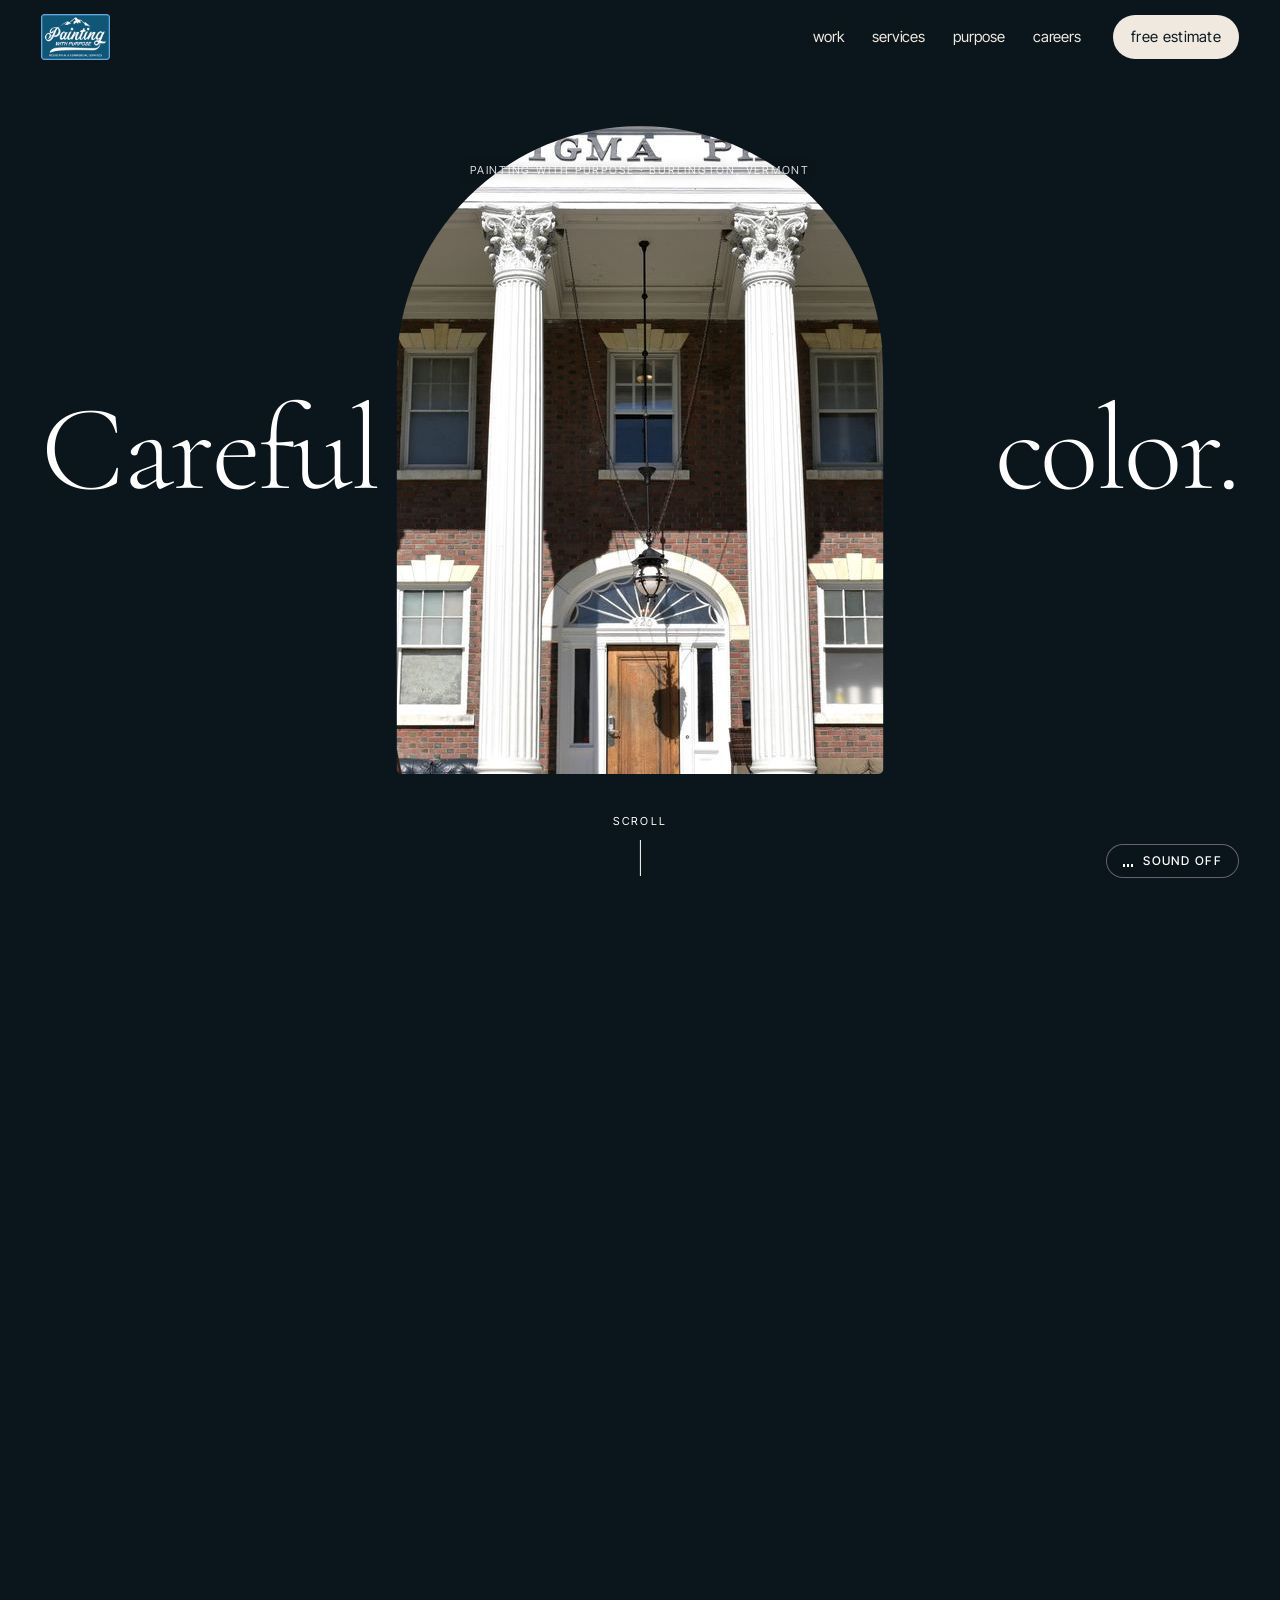
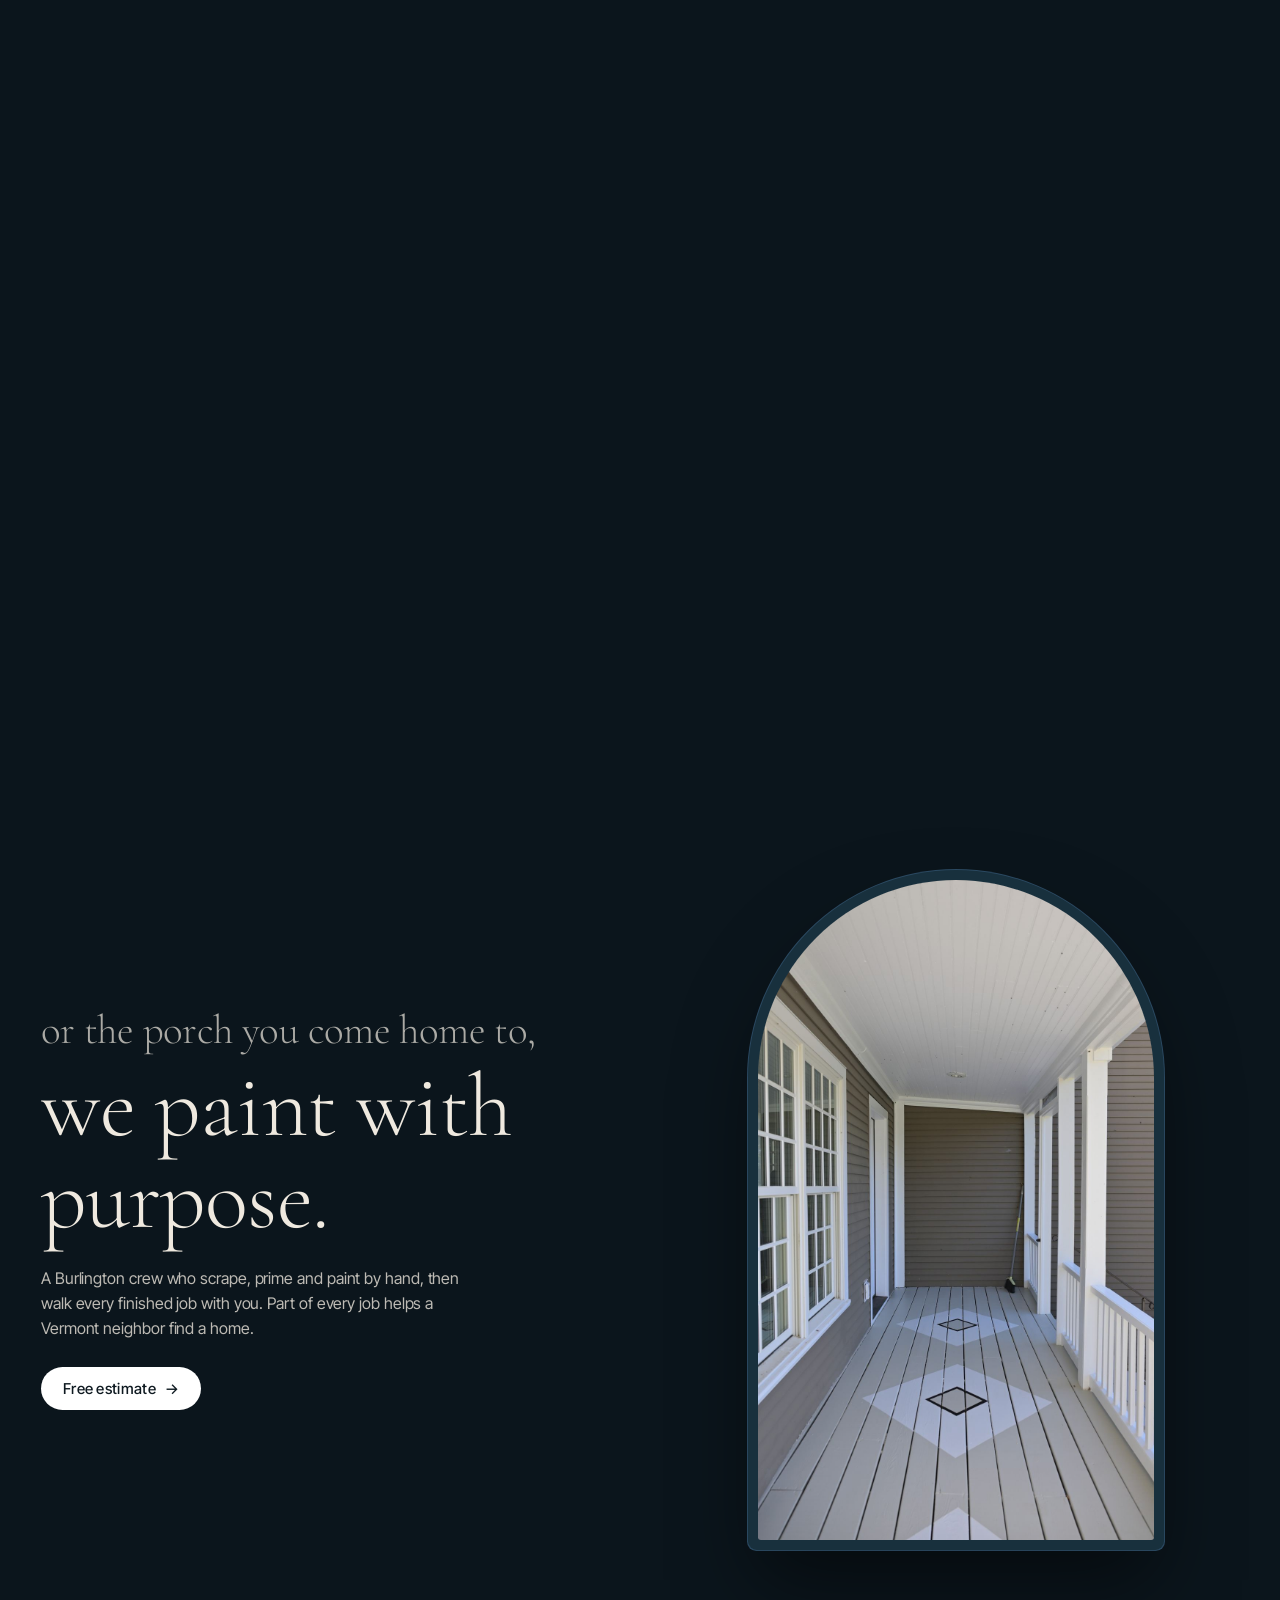
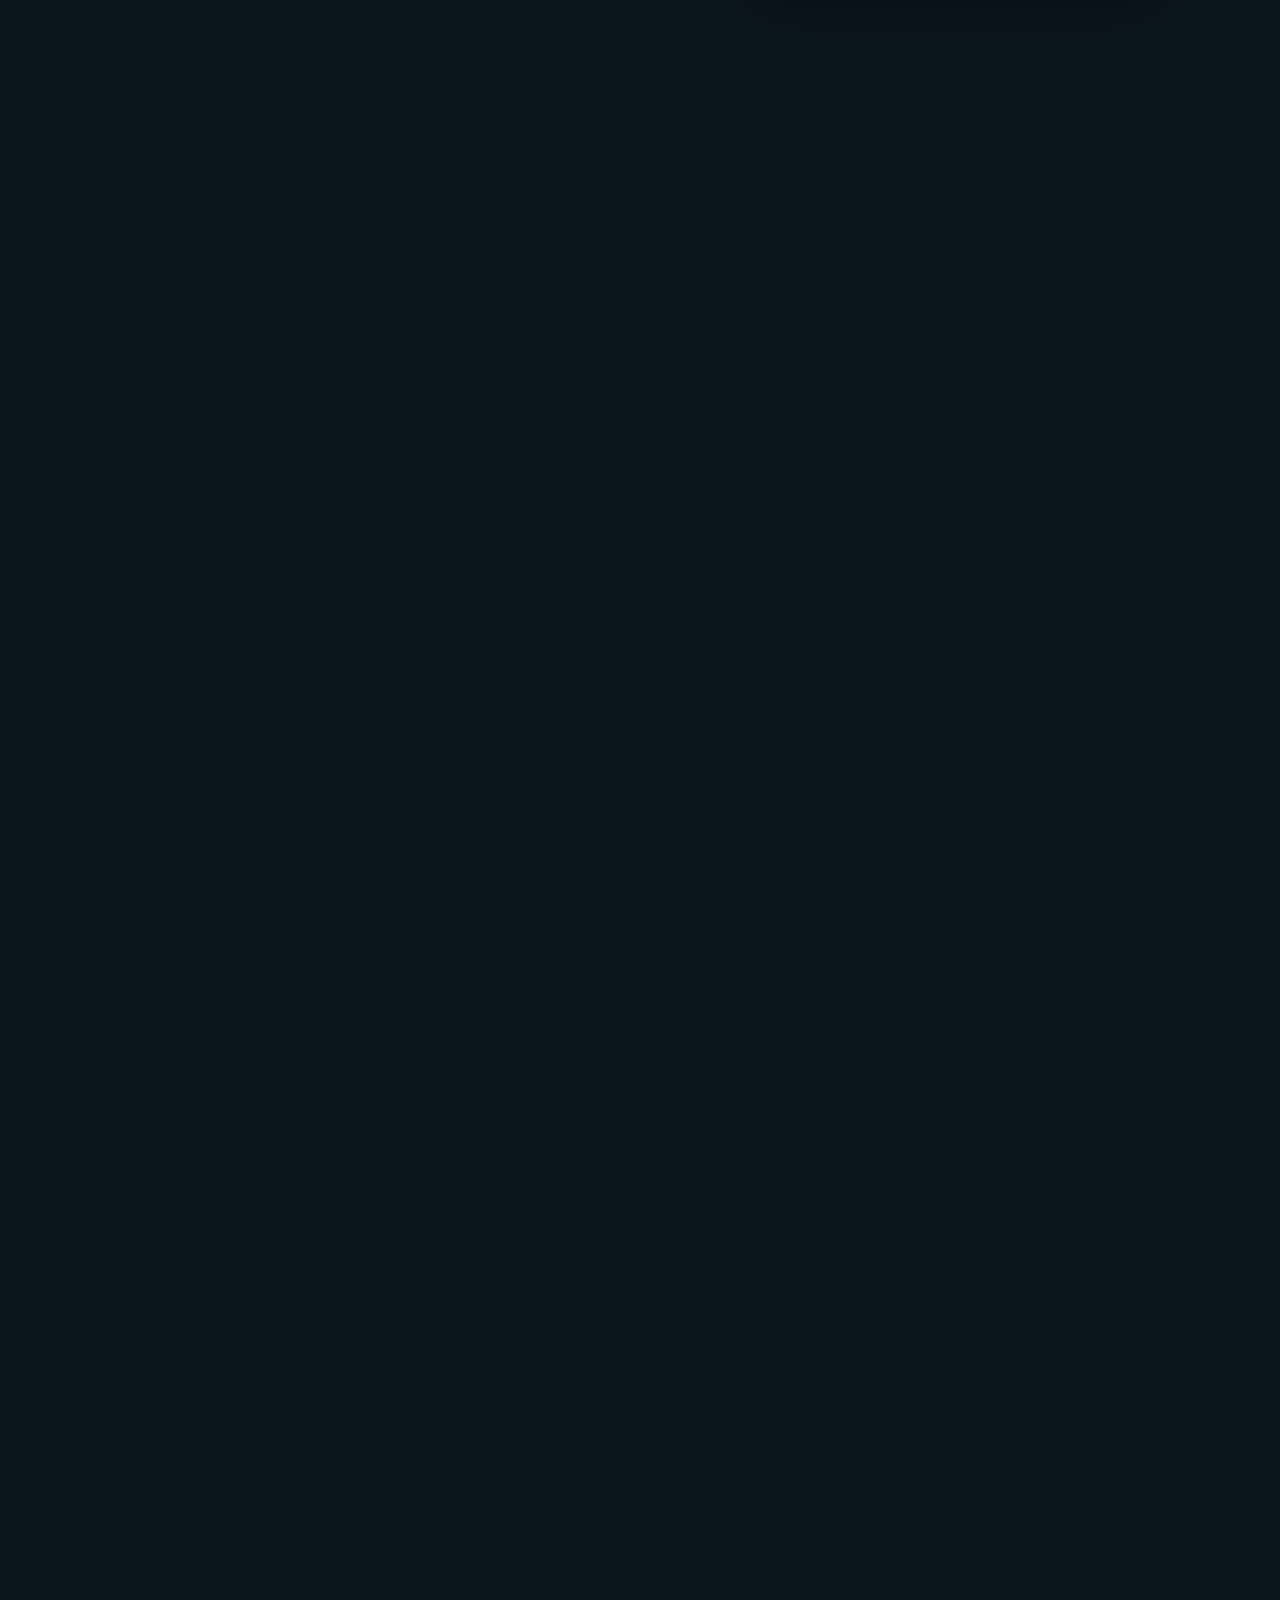
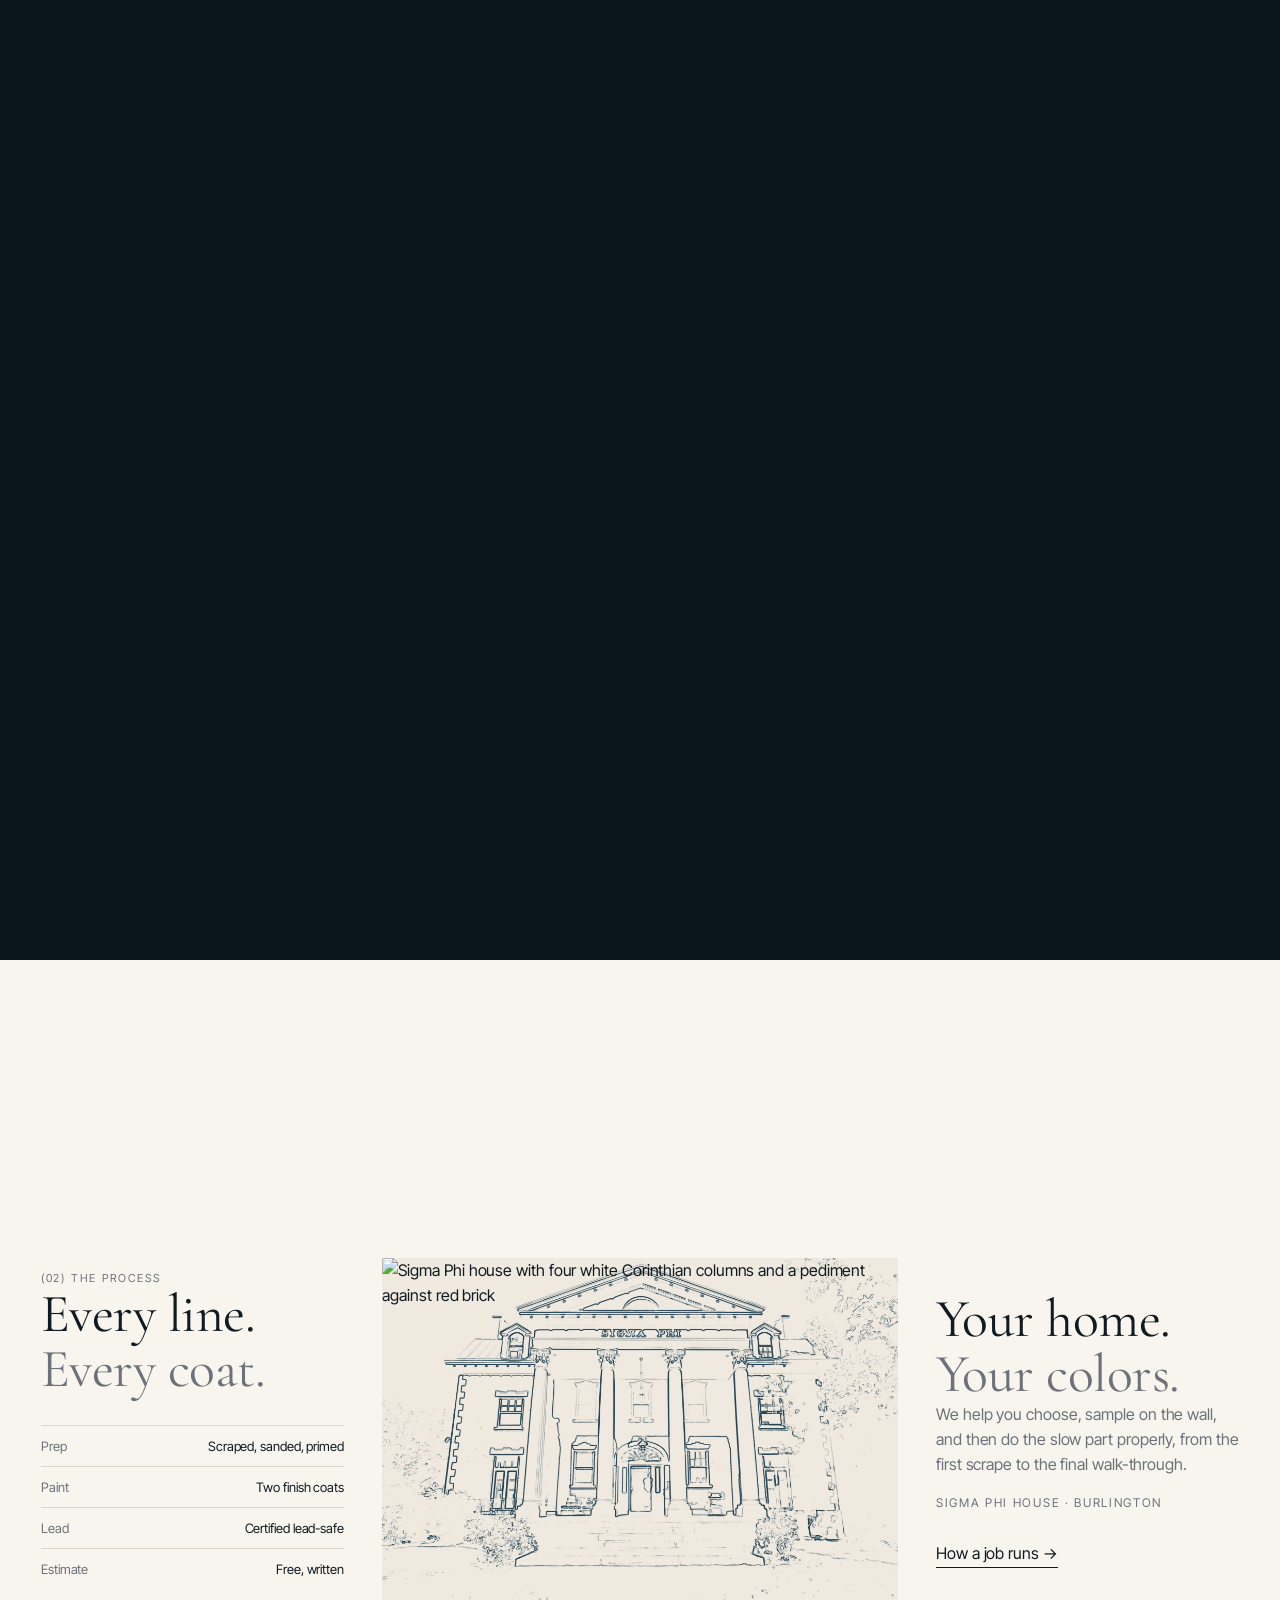
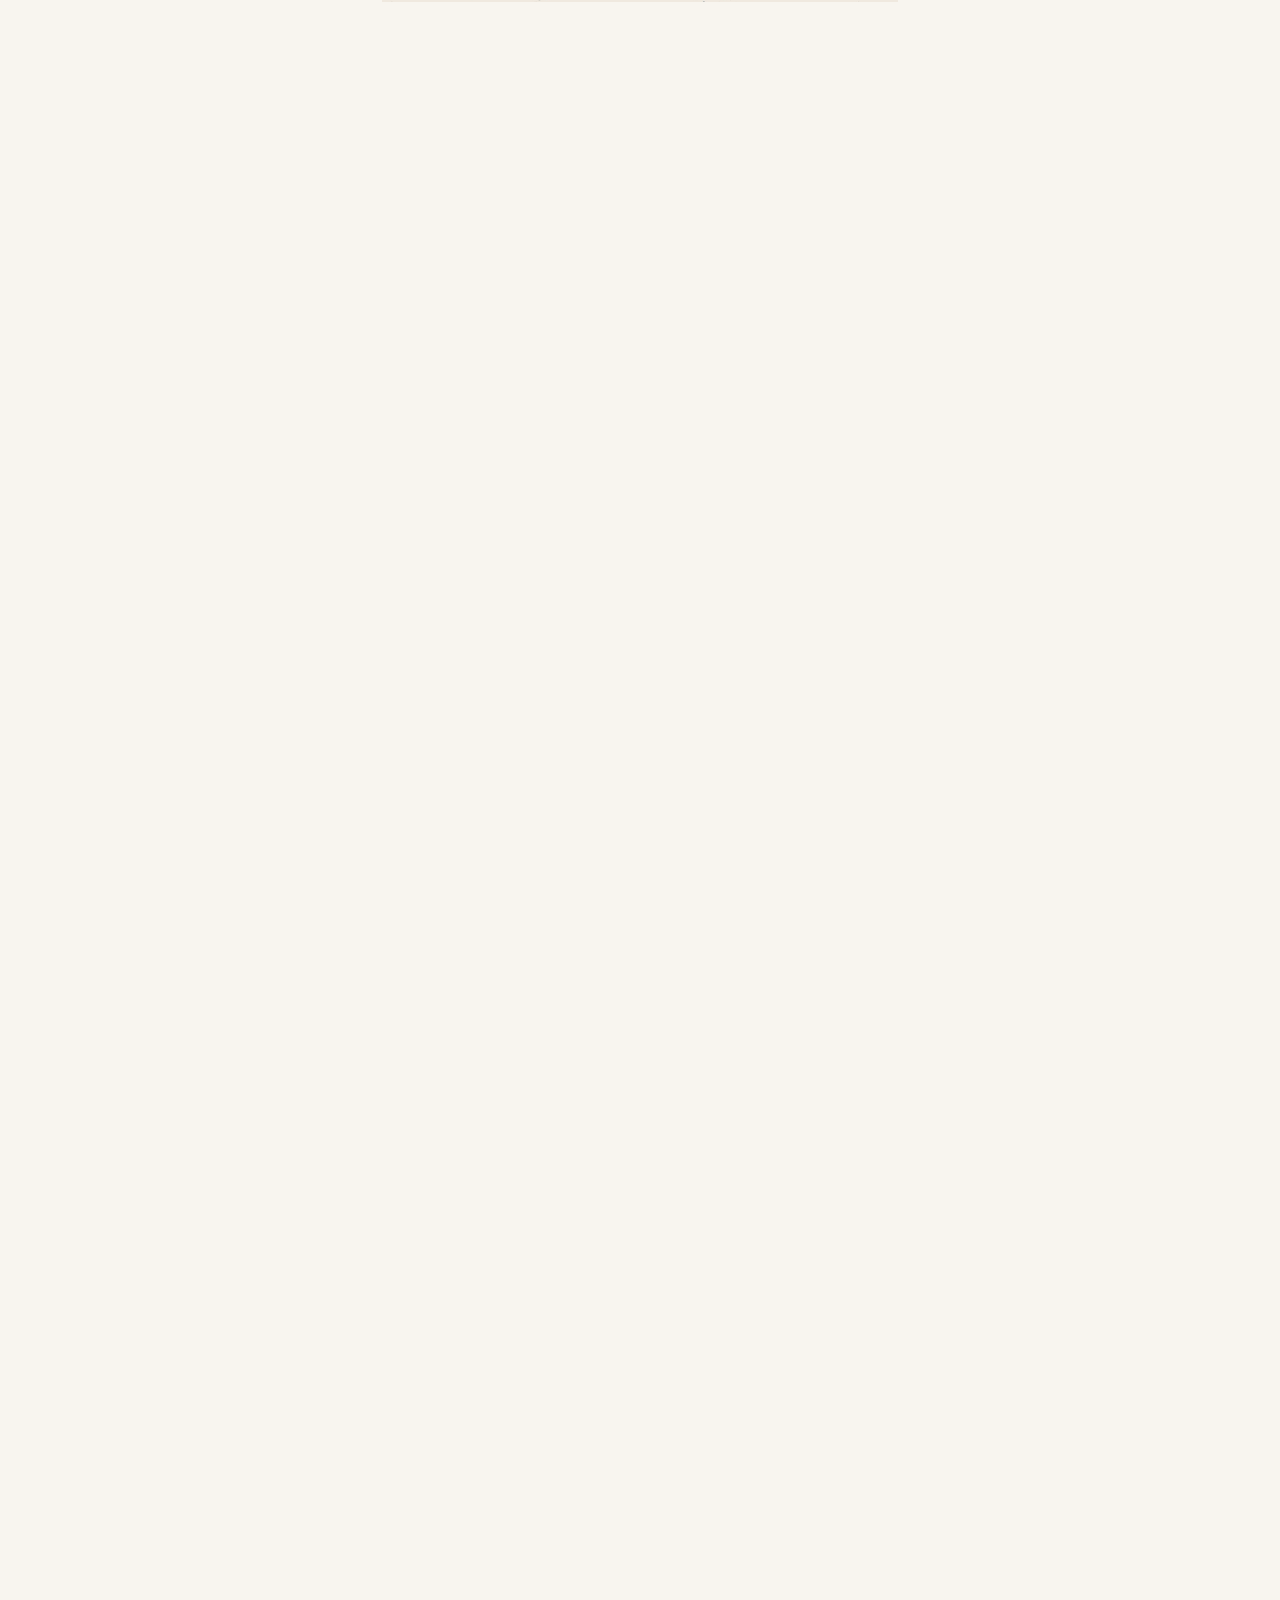
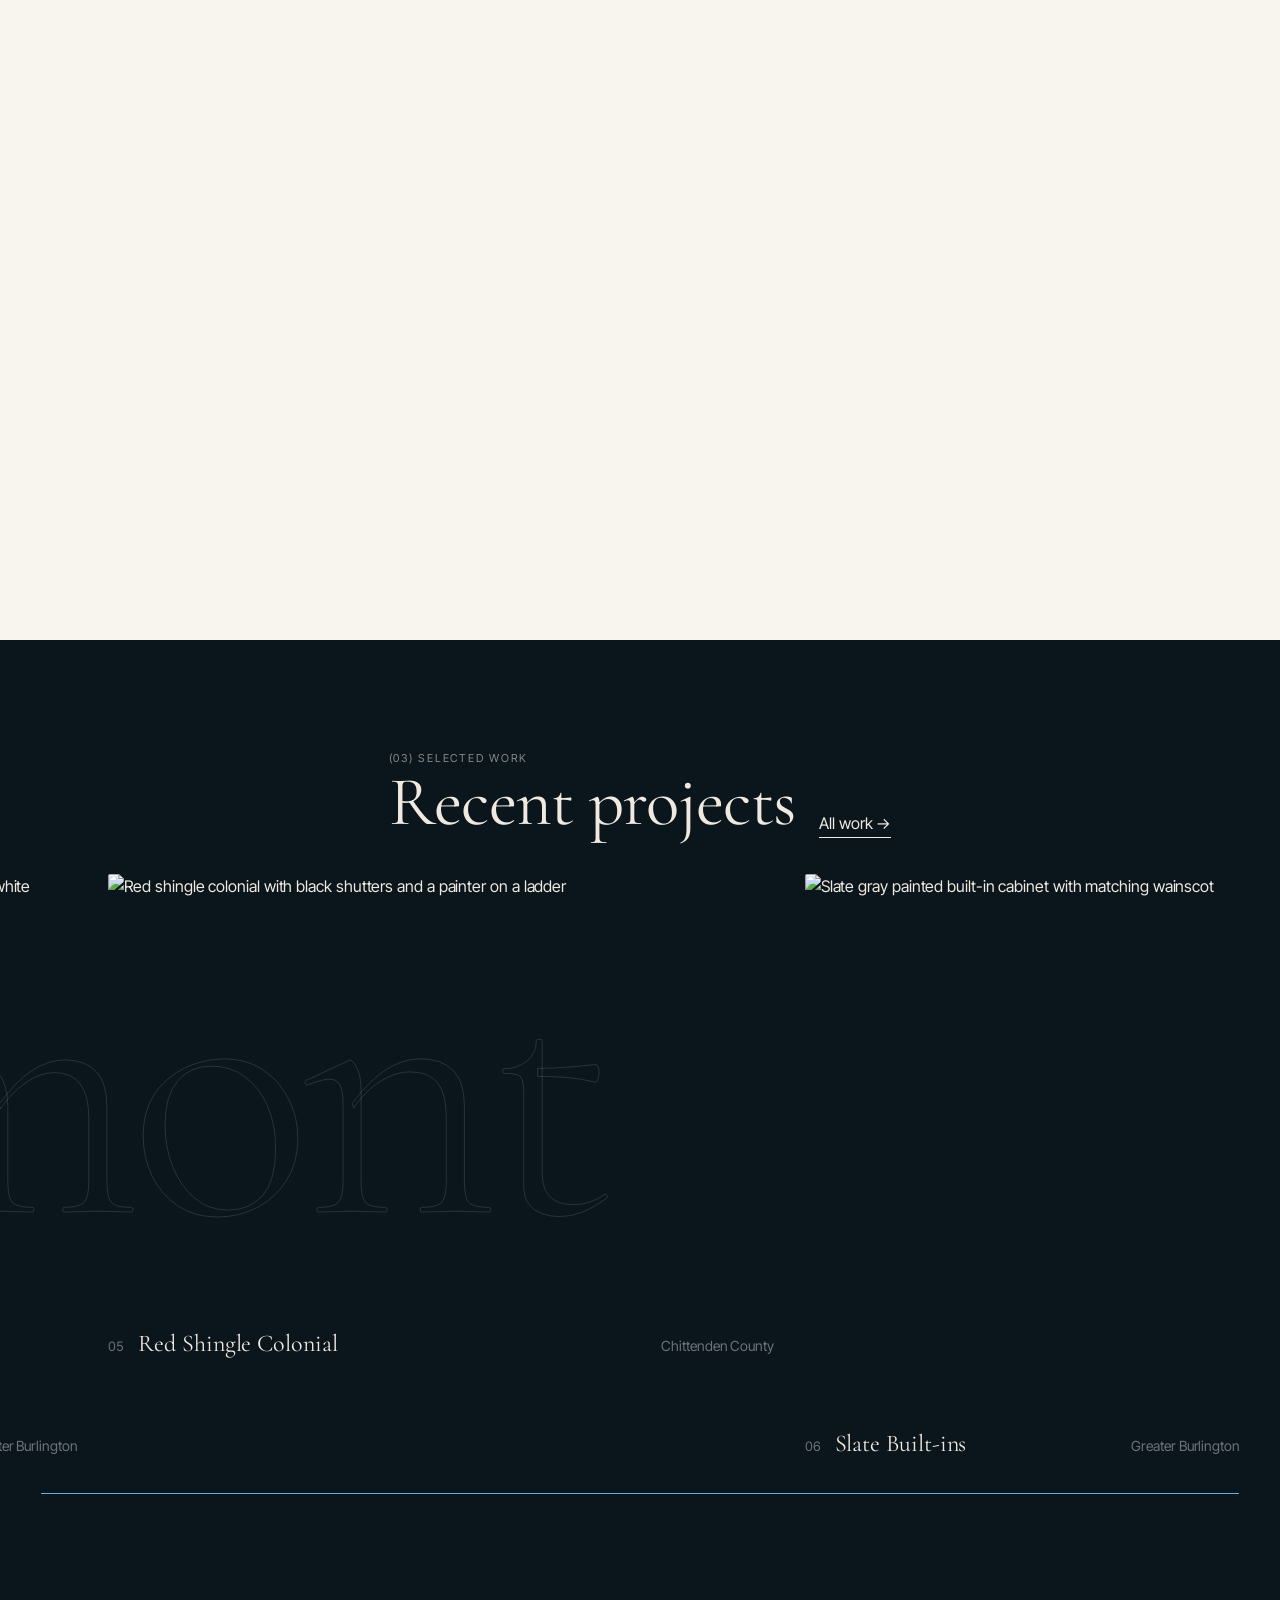
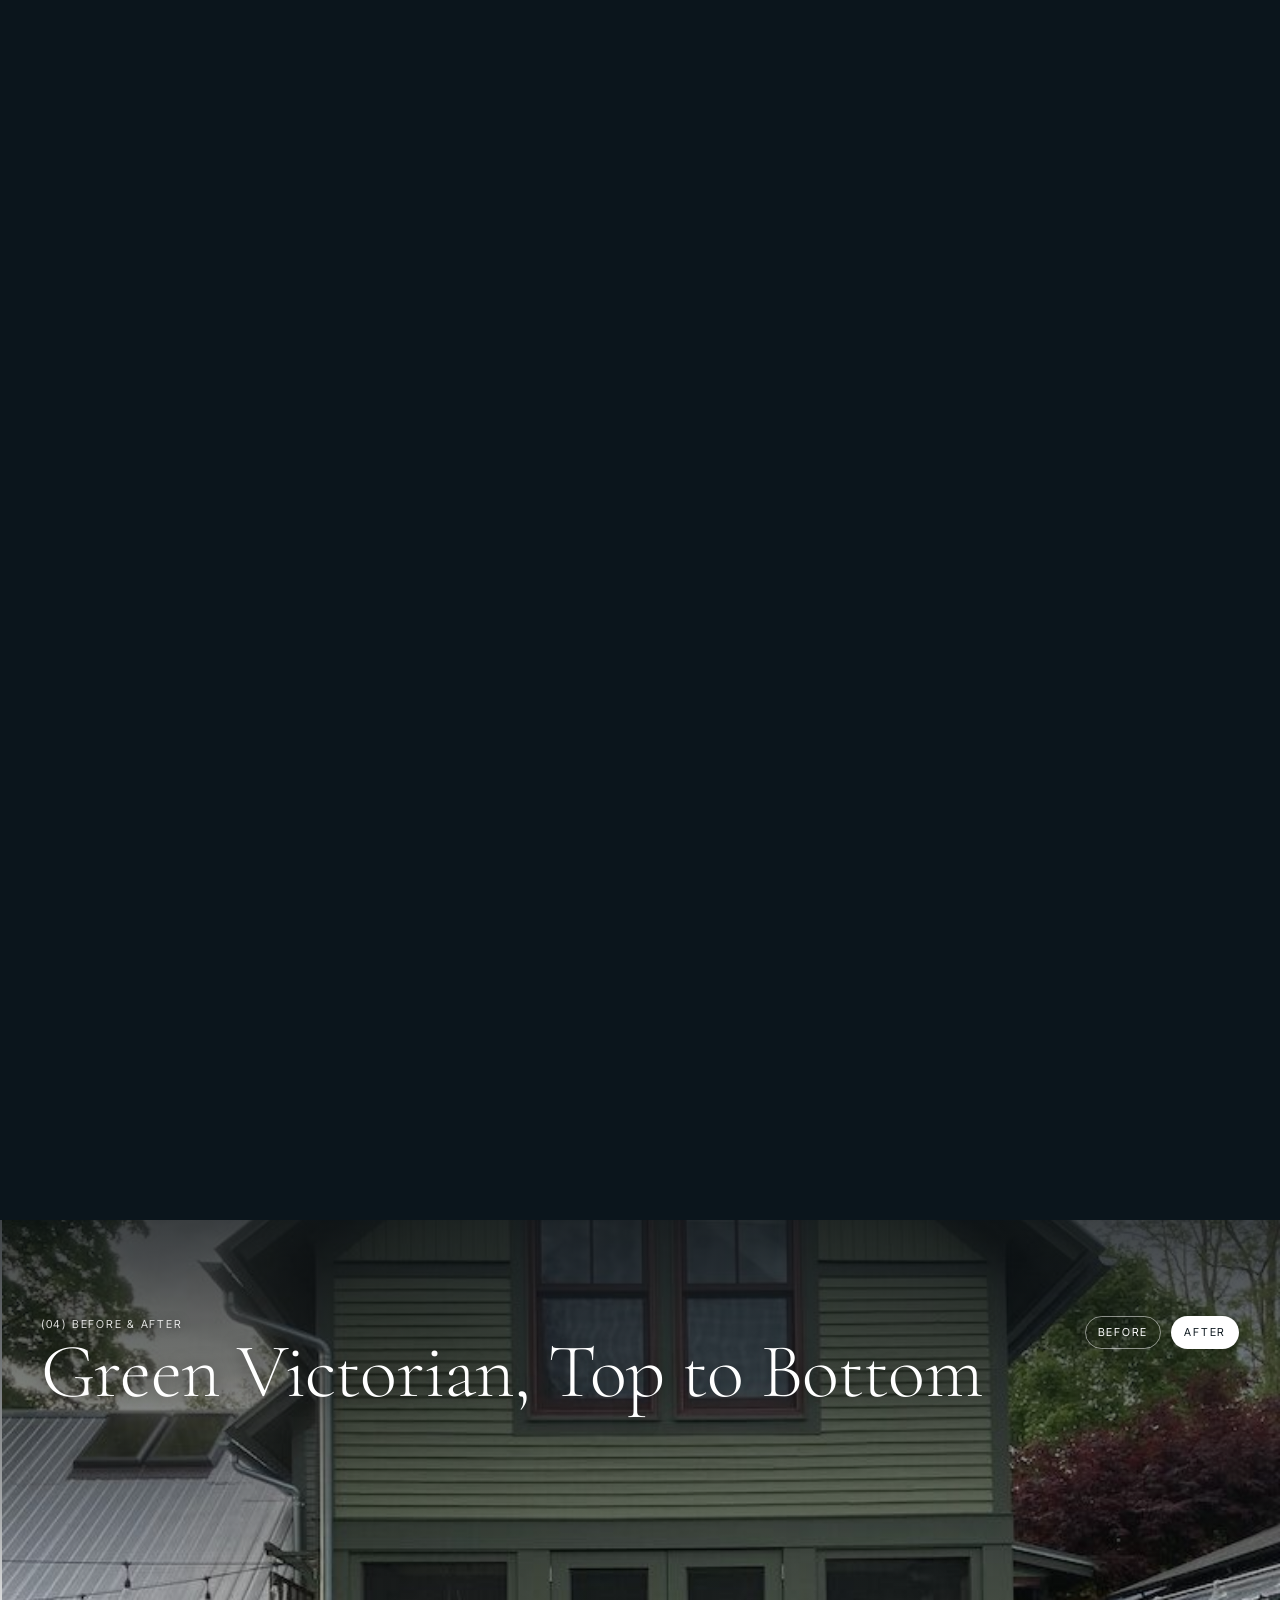
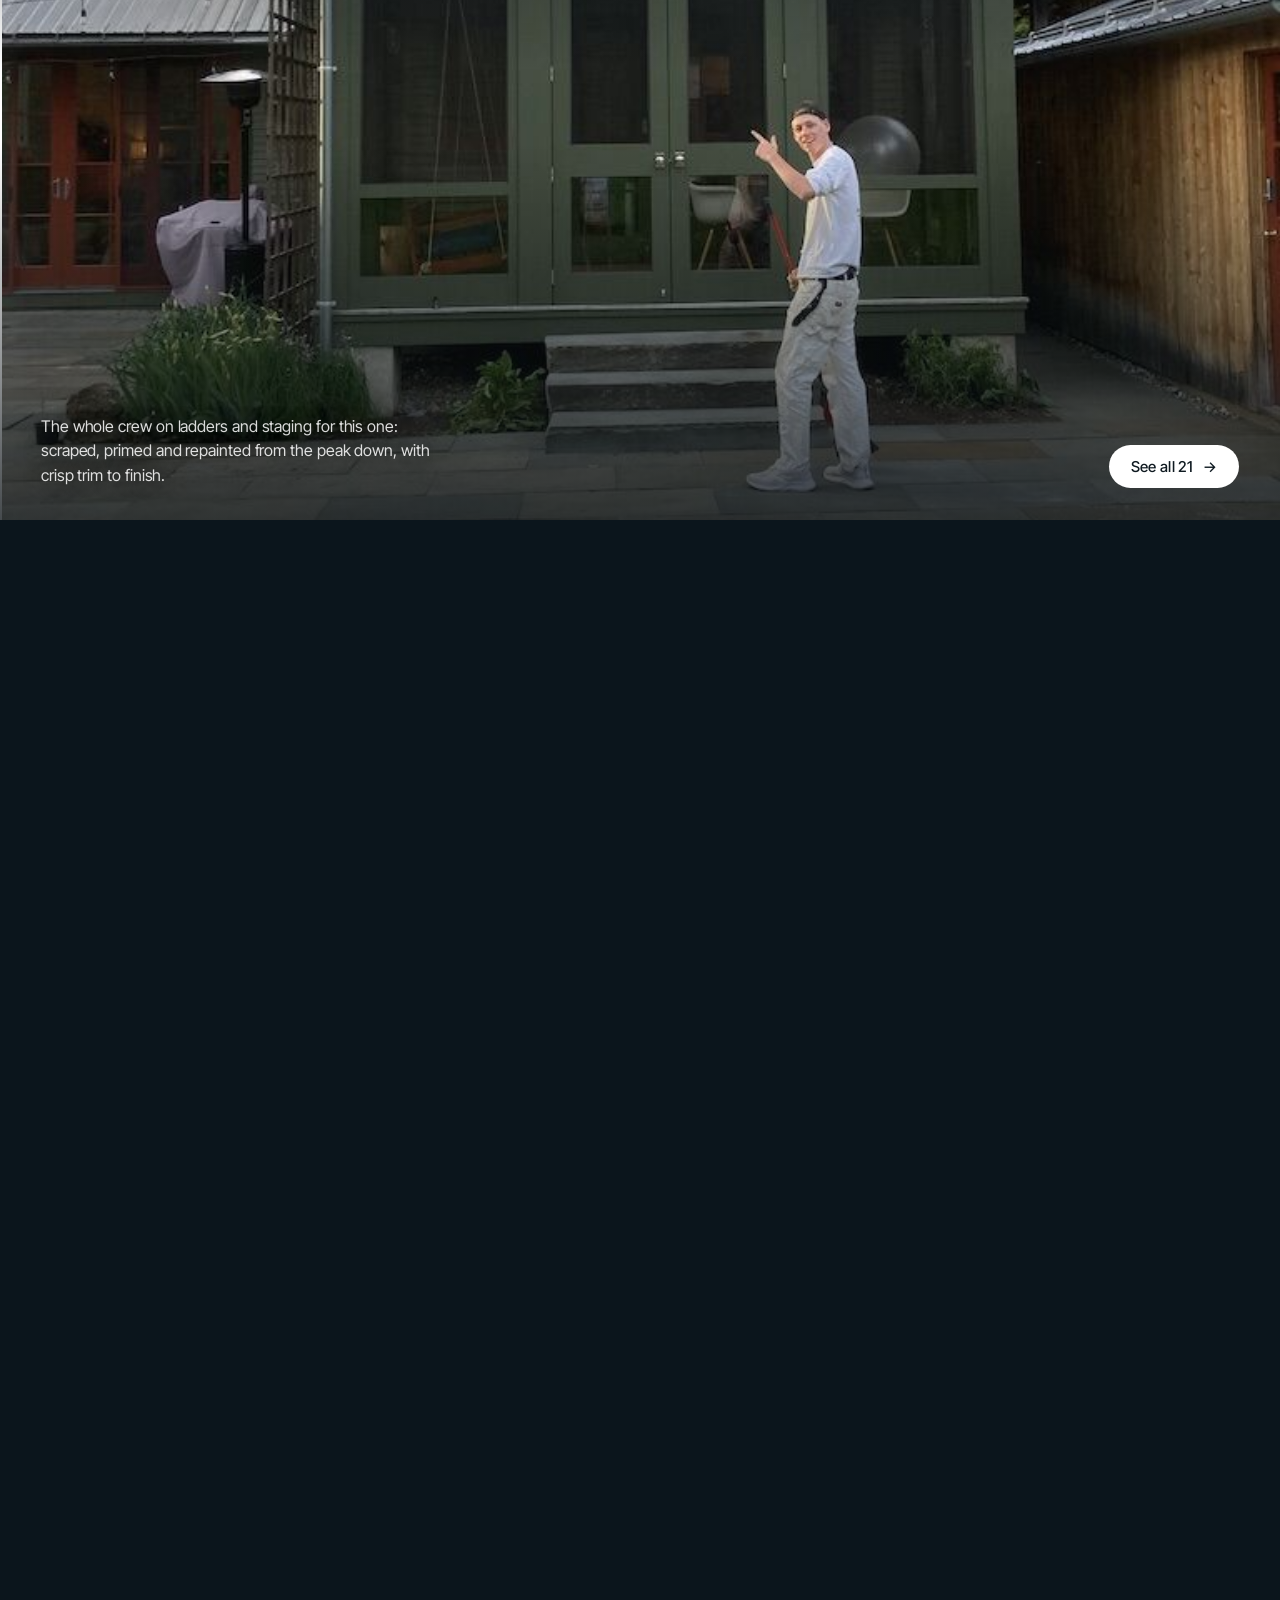
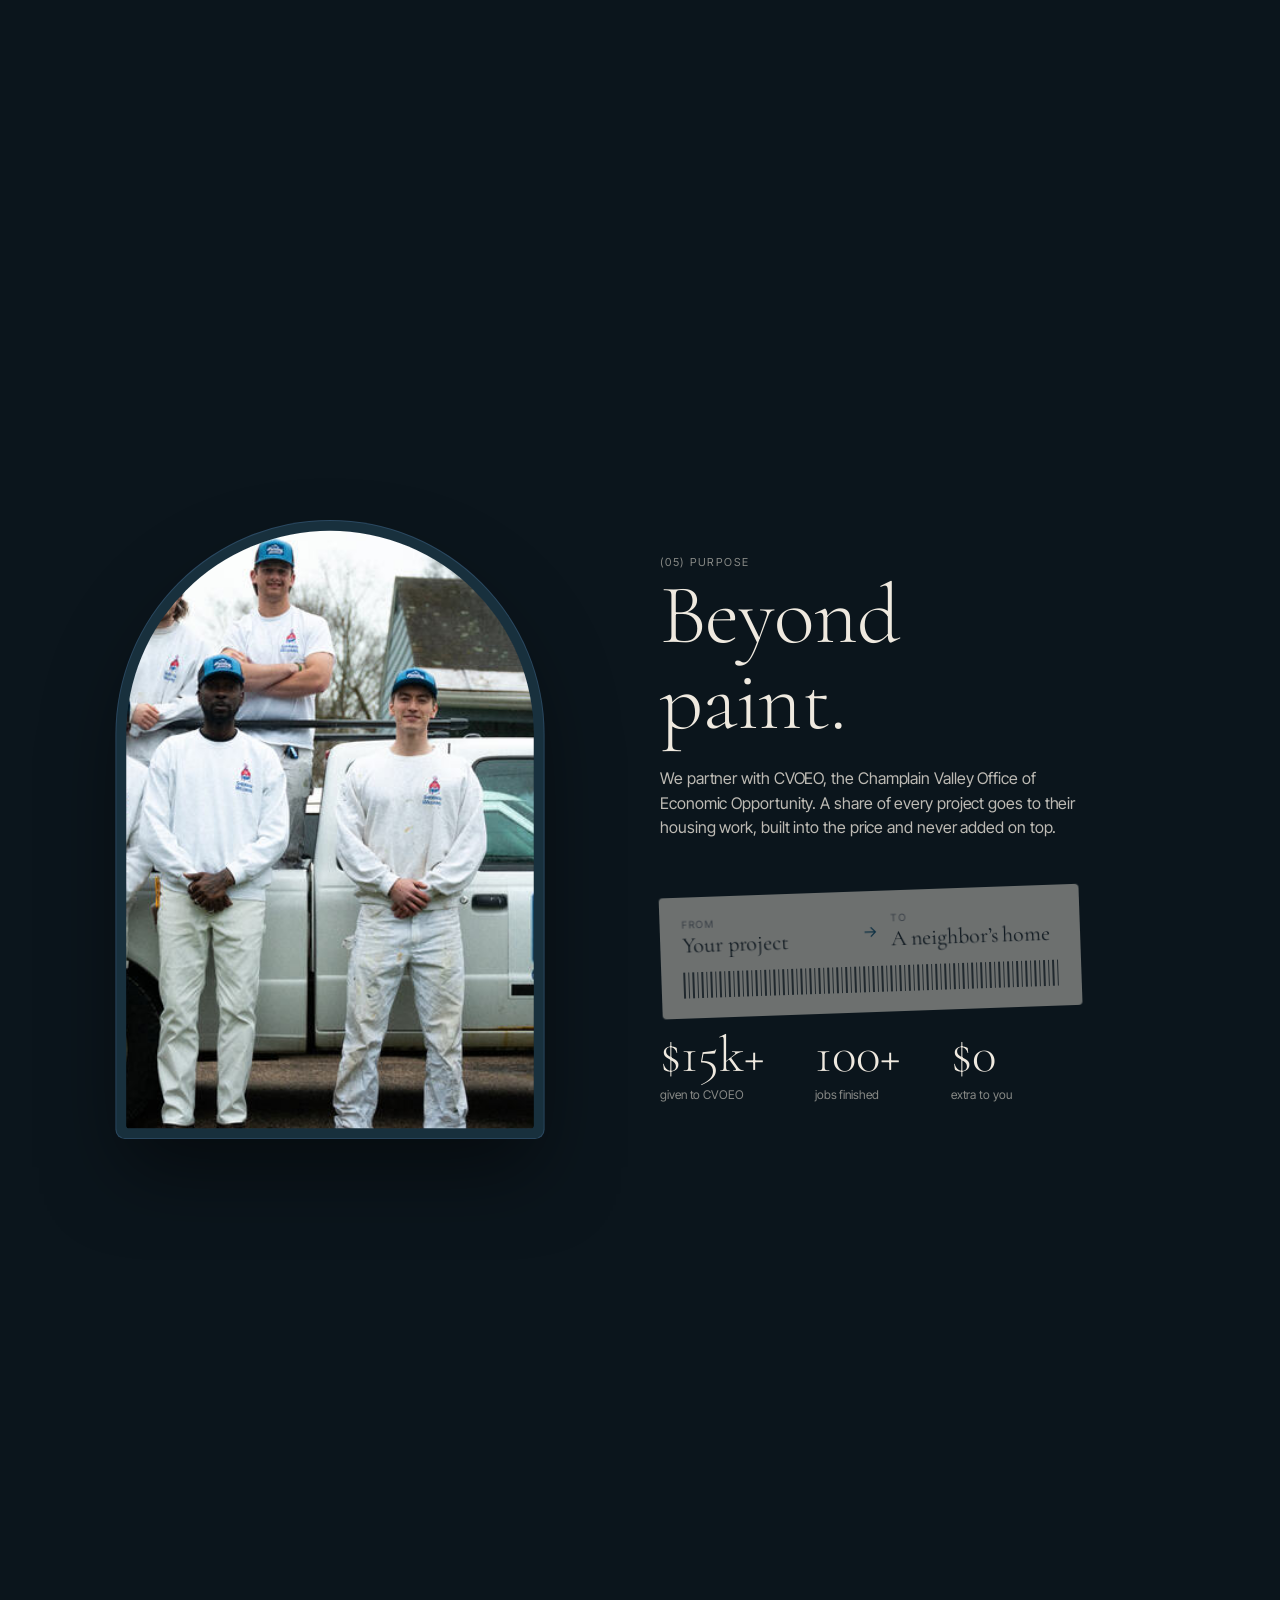
==== commit 55d3ba37: "Demo 2: add the Sigma Phi, Victorian and library clips with sound The Victorian clip is scaled from " ====
--- a/index.html
+++ b/index.html
@@ -30,7 +30,7 @@
 <main id="main">
 <section class="scene s-hero" aria-label="Introduction">
   <div class="scene__stick">
-    <div class="s-hero__win"><video class="clip" muted loop playsinline preload="auto" poster="assets/video/sigma.jpg" aria-label="Sigma Phi House on a fall afternoon, students on the lawn"></video></div>
+    <div class="s-hero__win"><video class="clip" muted loop playsinline preload="auto" poster="assets/video/sigma.jpg" aria-label="Sigma Phi House on a fall afternoon, students on the lawn"><source src="assets/video/sigma.mp4" type="video/mp4"></video></div>
     <p class="s-hero__kick label">Painting With Purpose · Burlington, Vermont</p>
     <div class="s-hero__split" aria-hidden="true"><span>Careful</span><span>color.</span></div>
     <div class="s-hero__end">
@@ -44,12 +44,12 @@
 
 <section class="scene s-story night" aria-label="What we paint">
   <div class="scene__stick">
-    <div class="s-story__layer on" data-at="0">
-      <video class="clip" muted loop playsinline preload="none" poster="assets/video/victorian.jpg" aria-label="A Queen Anne Victorian on a quiet street, a neighbor walking a dog past"></video>
+    <div class="s-story__layer s-story__layer--vic on" data-at="0">
+      <video class="clip" muted loop playsinline preload="none" poster="assets/video/victorian.jpg" aria-label="A Queen Anne Victorian on a quiet street, a neighbor walking a dog past"><source src="assets/video/victorian.mp4" type="video/mp4"></video>
       <div class="s-story__txt"><p class="beat">a Victorian on a quiet street,</p><p class="label">Queen Anne Victorian · Burlington</p></div>
     </div>
     <div class="s-story__layer" data-at=".34">
-      <video class="clip" muted loop playsinline preload="none" poster="assets/video/library.jpg" aria-label="A library atrium with readers, timber ceilings and a black steel stair"></video>
+      <video class="clip" muted loop playsinline preload="none" poster="assets/video/library.jpg" aria-label="A library atrium with readers, timber ceilings and a black steel stair"><source src="assets/video/library.mp4" type="video/mp4"></video>
       <div class="s-story__txt"><p class="beat">a library in the middle of town,</p><p class="label">Library &amp; community hall · Greater Burlington</p></div>
     </div>
     <div class="s-story__layer s-story__end" data-at=".66">
--- a/assets/css/cine.css
+++ b/assets/css/cine.css
@@ -265,3 +265,9 @@
 }
 .s-hero__end .beat { font-size: clamp(40px, 6.4vw, 112px); max-width: 14em; color: #fff; text-shadow: 0 2px 30px rgba(0, 0, 0, .35); }
 .s-story__final h2::first-letter { text-transform: none; }
+/* the Victorian clip has a street sign at its right edge: keep it out of frame */
+.s-story__layer--vic > video { transform-origin: 0% 60%; transform: scale(1.46); }
+.s-story__layer--vic.on > video { transform: scale(1.4); }
+@media (max-aspect-ratio: 1/1) {
+  .s-story__layer--vic > video, .s-story__layer--vic.on > video { transform: none; object-position: 30% 50%; }
+}
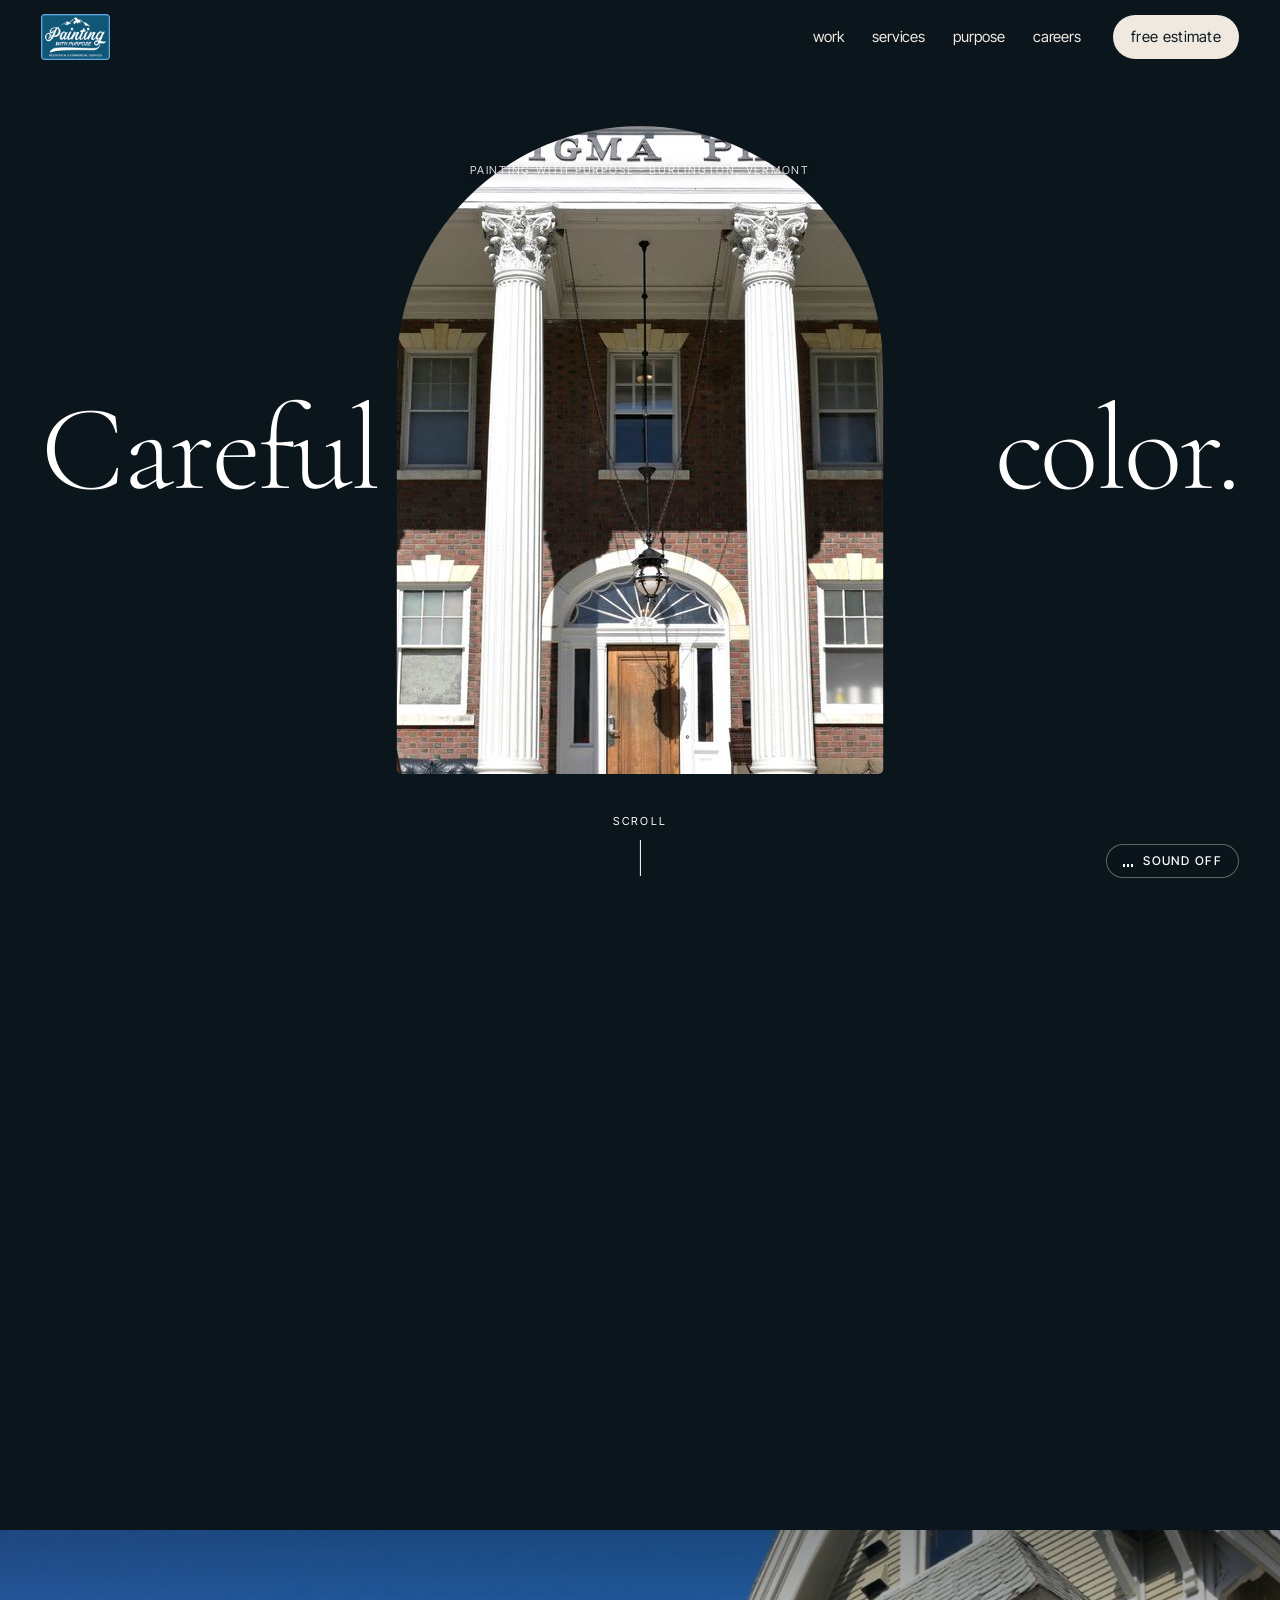
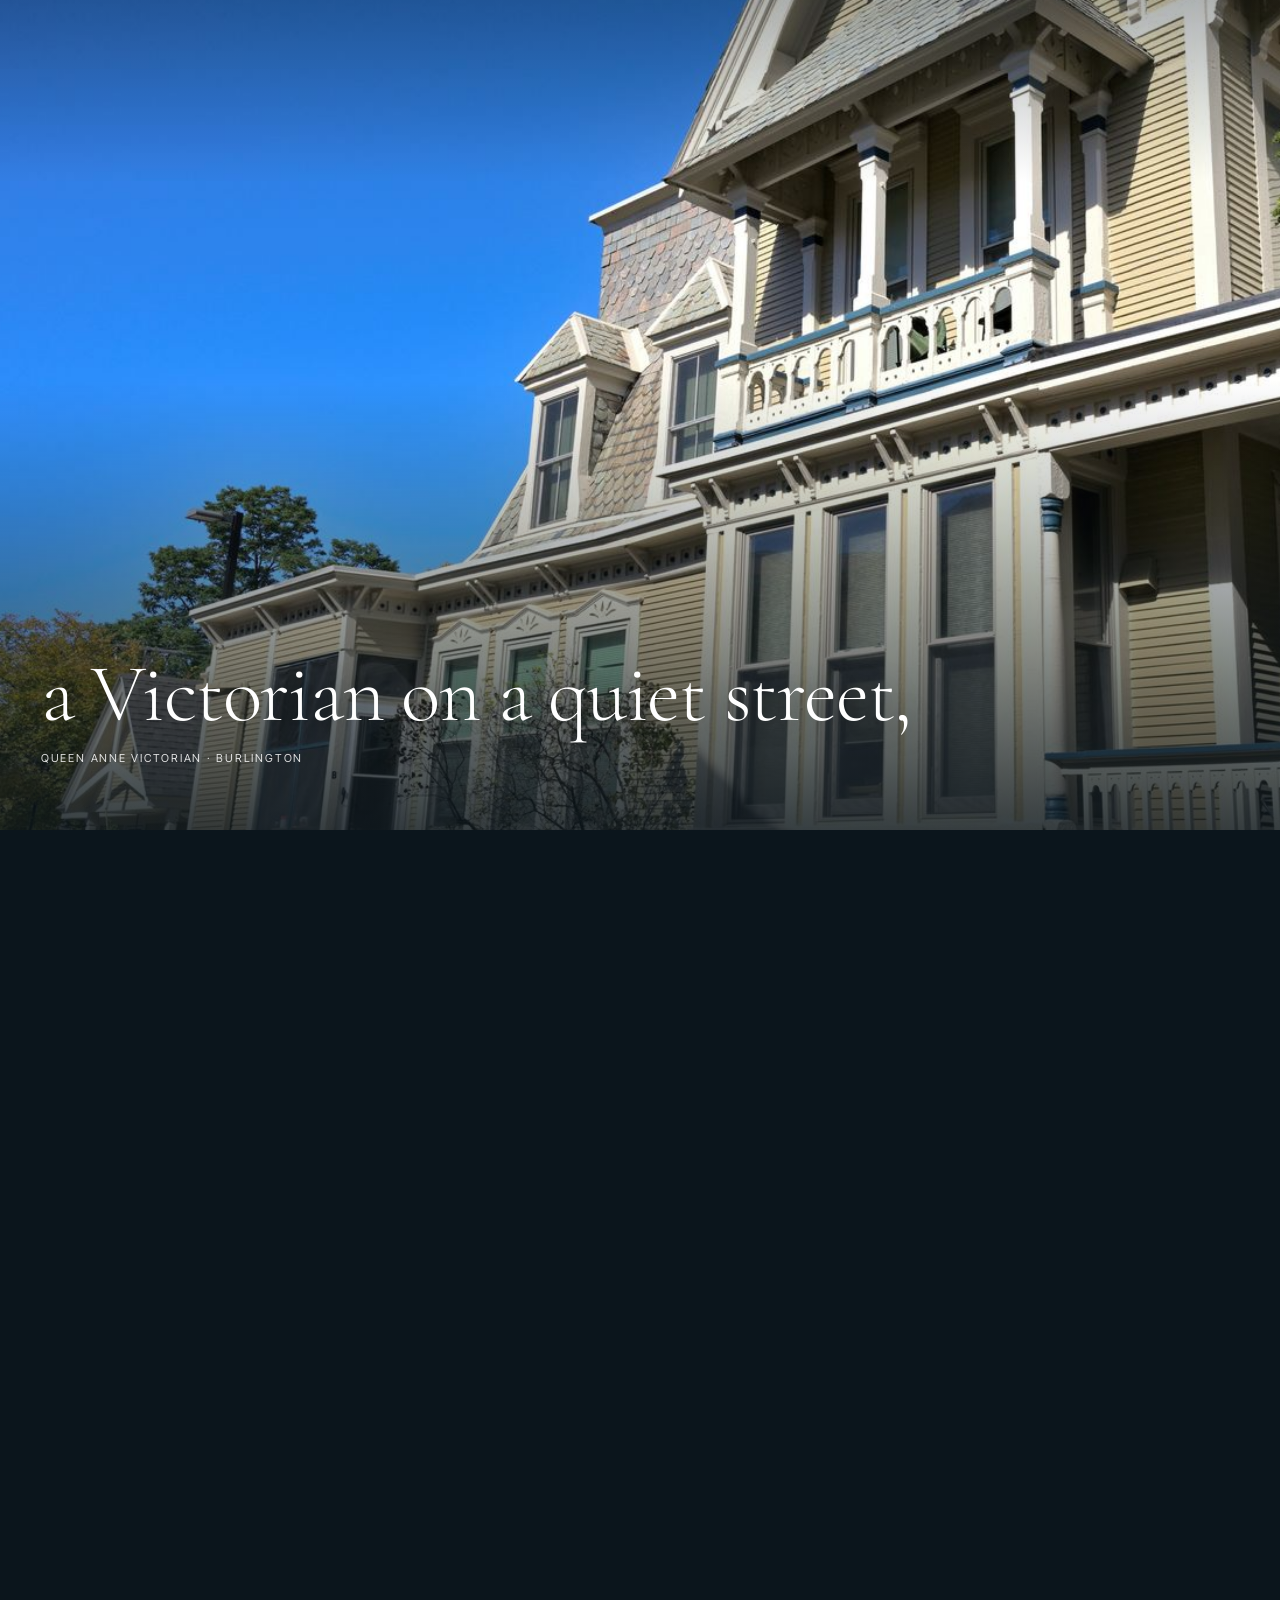
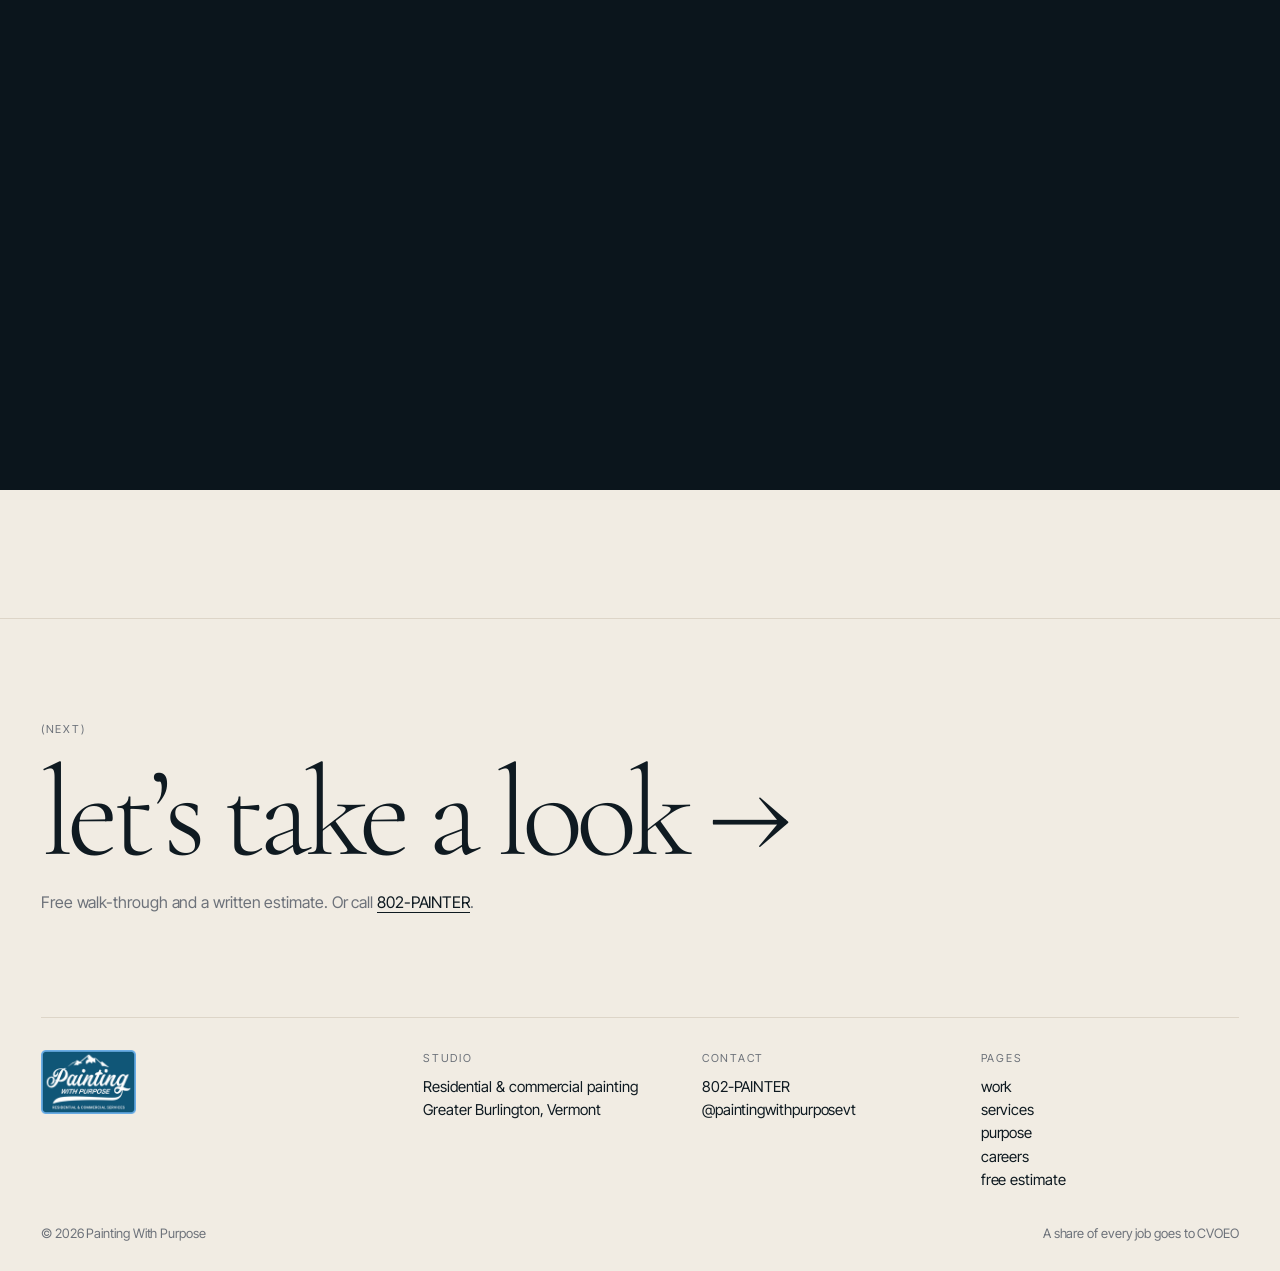
==== commit 2bab14dc: "Demo 2: cut the home page to five screens, videos on inner pages Home is now the video hero and the " ====
--- a/index.html
+++ b/index.html
@@ -64,72 +64,6 @@
   </div>
 </section>
 
-<button class="snd" type="button" aria-pressed="false" hidden><span class="snd__bars" aria-hidden="true"><i></i><i></i><i></i></span><span class="snd__t">Sound off</span></button>
-
-<section class="scene s-draw" aria-label="From drawing to paint">
-  <div class="scene__stick">
-    <div class="s-draw__l">
-      <p class="label">(02) The process</p>
-      <h2>Every line.<span class="mute">Every coat.</span></h2>
-      <dl class="spec">
-        <div><dt>Prep</dt><dd>Scraped, sanded, primed</dd></div>
-        <div><dt>Paint</dt><dd>Two finish coats</dd></div>
-        <div><dt>Lead</dt><dd>Certified lead-safe</dd></div>
-        <div><dt>Estimate</dt><dd>Free, written</dd></div>
-      </dl>
-    </div>
-    <div class="s-draw__img">
-      <img class="" src="assets/photos/draw-0179-sm.jpg" srcset="assets/photos/draw-0179-sm.jpg 900w, assets/photos/draw-0179-lg.jpg 2000w" sizes="100vw" alt="Line drawing of the Sigma Phi house" loading="lazy" decoding="async">
-      <div class="s-draw__paint"><img class="" src="assets/photos/dsc-0179-sm.jpg" srcset="assets/photos/dsc-0179-sm.jpg 900w, assets/photos/dsc-0179-lg.jpg 2000w" sizes="100vw" alt="Sigma Phi house with four white Corinthian columns and a pediment against red brick" loading="lazy" decoding="async"></div>
-      <span class="s-draw__line" aria-hidden="true"></span>
-    </div>
-    <div class="s-draw__r">
-      <h2>Your home.<span class="mute">Your colors.</span></h2>
-      <p>We help you choose, sample on the wall, and then do the slow part properly, from the first scrape to the final walk-through.</p>
-      <p class="s-draw__step">Sigma Phi House · Burlington</p>
-      <a class="link" href="services.html">How a job runs →</a>
-    </div>
-  </div>
-</section>
-
-<section class="scene s-side night" aria-label="Recent work">
-  <div class="scene__stick">
-    <span class="ghost" aria-hidden="true">Vermont</span>
-    <div class="s-side__head wrap"><div><p class="label">(03) Selected work</p><h2>Recent projects</h2></div><a class="link" href="work.html">All work →</a></div>
-    <div class="s-side__track"><a class="card wide" href="work.html#sigma-phi"><div class="card__img"><img class="" src="assets/photos/dsc-0179-sm.jpg" srcset="assets/photos/dsc-0179-sm.jpg 900w, assets/photos/dsc-0179-lg.jpg 2000w" sizes="(min-width: 900px) 50vw, 85vw" alt="Sigma Phi house with four white Corinthian columns and a pediment against red brick" loading="lazy" decoding="async"></div><p class="card__cap"><span class="n">01</span><span class="t">Sigma Phi House</span><span class="meta">Burlington</span></p></a><a class="card " href="work.html#lake-cottage"><div class="card__img"><img class="" src="assets/photos/dsc-0686-sm.jpg" srcset="assets/photos/dsc-0686-sm.jpg 900w, assets/photos/dsc-0686-lg.jpg 2000w" sizes="(min-width: 900px) 50vw, 85vw" alt="Blue lake cottage with a screened porch above a stone beach" loading="lazy" decoding="async"></div><p class="card__cap"><span class="n">02</span><span class="t">Lake Cottage</span><span class="meta">Lake Champlain</span></p></a><a class="card wide" href="work.html#library"><div class="card__img"><img class="" src="assets/photos/dsc-0995-sm.jpg" srcset="assets/photos/dsc-0995-sm.jpg 900w, assets/photos/dsc-0995-lg.jpg 2000w" sizes="(min-width: 900px) 50vw, 85vw" alt="Community hall with a black steel stair, timber and white walls" loading="lazy" decoding="async"></div><p class="card__cap"><span class="n">03</span><span class="t">Library & Hall</span><span class="meta">Greater Burlington</span></p></a><a class="card " href="work.html#built-ins"><div class="card__img"><img class="" src="assets/photos/dsc-1371-sm.jpg" srcset="assets/photos/dsc-1371-sm.jpg 900w, assets/photos/dsc-1371-lg.jpg 2000w" sizes="(min-width: 900px) 50vw, 85vw" alt="Covered porch with a painted diamond floor and white beadboard ceiling" loading="lazy" decoding="async"></div><p class="card__cap"><span class="n">04</span><span class="t">Porch Floor</span><span class="meta">Greater Burlington</span></p></a><a class="card wide" href="work.html#red-shingle"><div class="card__img"><img class="" src="assets/photos/dsc-0631-sm.jpg" srcset="assets/photos/dsc-0631-sm.jpg 900w, assets/photos/dsc-0631-lg.jpg 2000w" sizes="(min-width: 900px) 50vw, 85vw" alt="Red shingle colonial with black shutters and a painter on a ladder" loading="lazy" decoding="async"></div><p class="card__cap"><span class="n">05</span><span class="t">Red Shingle Colonial</span><span class="meta">Chittenden County</span></p></a><a class="card " href="work.html#built-ins"><div class="card__img"><img class="" src="assets/photos/dsc-1094-sm.jpg" srcset="assets/photos/dsc-1094-sm.jpg 900w, assets/photos/dsc-1094-lg.jpg 2000w" sizes="(min-width: 900px) 50vw, 85vw" alt="Slate gray painted built-in cabinet with matching wainscot" loading="lazy" decoding="async"></div><p class="card__cap"><span class="n">06</span><span class="t">Slate Built-ins</span><span class="meta">Greater Burlington</span></p></a></div>
-    <div class="s-side__bar" aria-hidden="true"></div>
-  </div>
-</section>
-
-<section class="scene s-ba" aria-label="Before and after">
-  <div class="scene__stick">
-    <div class="s-ba__frame">
-      <img src="assets/before-after/exterior-pair02-before.jpg" alt="Green Victorian, Top to Bottom, before" loading="lazy">
-      <img class="s-ba__after" src="assets/before-after/exterior-pair02-after.jpg" alt="Green Victorian, Top to Bottom, after" loading="lazy">
-      <span class="s-ba__edge" aria-hidden="true"></span>
-    </div>
-    <div class="s-ba__top"><div><p class="label">(04) Before &amp; after</p><h2>Green Victorian, Top to Bottom</h2></div><div class="s-ba__tags"><span class="on">Before</span><span>After</span></div></div>
-    <div class="s-ba__bot"><p>The whole crew on ladders and staging for this one: scraped, primed and repainted from the peak down, with crisp trim to finish.</p><a class="btn btn--light" href="work.html#before-after">See all 21 <span aria-hidden="true">→</span></a></div>
-  </div>
-</section>
-
-<section class="scene s-why night" aria-label="Our purpose">
-  <div class="scene__stick">
-    <div class="s-why__win"><img class="" src="assets/photos/crew-sm.jpg" srcset="assets/photos/crew-sm.jpg 900w, assets/photos/crew-lg.jpg 2000w" sizes="40vw" alt="The Painting With Purpose crew beside their truck" loading="lazy" decoding="async"></div>
-    <div>
-      <p class="label">(05) Purpose</p>
-      <h2>Beyond<br>paint.</h2>
-      <p class="lead">We partner with CVOEO, the Champlain Valley Office of Economic Opportunity. A share of every project goes to their housing work, built into the price and never added on top.</p>
-      <div class="route" aria-hidden="true"><div><small>From</small><b>Your project</b></div><span class="arr">→</span><div><small>To</small><b>A neighbor’s home</b></div><span class="bar"></span></div>
-      <div class="nums"><div><b>$15k+</b><span>given to CVOEO</span></div><div><b>100+</b><span>jobs finished</span></div><div><b>$0</b><span>extra to you</span></div></div>
-    </div>
-  </div>
-</section>
-
-<section class="revs night" aria-labelledby="revs-h">
-  <div class="wrap"><p class="label">(06) Word of mouth</p><h2 id="revs-h" class="up" style="font-size:clamp(44px,6vw,100px);font-weight:300">The work.<br><span class="mute">In their words.</span></h2></div>
-  <div class="revs__cols wrap"><div class="revs__col"><blockquote class="rev"><p>“The BEST experience we’ve ever had with painters. They showed up on time with everything, were clean and tidy, and did the job expertly and within the time frame they estimated.”</p><footer><span>Barbara Boutsikaris</span><span>★★★★★</span></footer></blockquote><blockquote class="rev"><p>“Professional is not a large enough word to describe PWP’s craftsmanship and commitment. Matt and Josh methodically and meticulously got it done, and the results are fantastic.”</p><footer><span>Pat Waterman</span><span>★★★★★</span></footer></blockquote><blockquote class="rev"><p>“This house is a Victorian and had deferred maintenance. They handled lead paint abatement and scraped beautifully before painting. We are so happy to see it restored.”</p><footer><span>K Raz</span><span>★★★★★</span></footer></blockquote><blockquote class="rev"><p>“The BEST experience we’ve ever had with painters. They showed up on time with everything, were clean and tidy, and did the job expertly and within the time frame they estimated.”</p><footer><span>Barbara Boutsikaris</span><span>★★★★★</span></footer></blockquote><blockquote class="rev"><p>“Professional is not a large enough word to describe PWP’s craftsmanship and commitment. Matt and Josh methodically and meticulously got it done, and the results are fantastic.”</p><footer><span>Pat Waterman</span><span>★★★★★</span></footer></blockquote><blockquote class="rev"><p>“This house is a Victorian and had deferred maintenance. They handled lead paint abatement and scraped beautifully before painting. We are so happy to see it restored.”</p><footer><span>K Raz</span><span>★★★★★</span></footer></blockquote></div><div class="revs__col"><blockquote class="rev"><p>“This house is a Victorian and had deferred maintenance. They handled lead paint abatement and scraped beautifully before painting. We are so happy to see it restored.”</p><footer><span>K Raz</span><span>★★★★★</span></footer></blockquote><blockquote class="rev"><p>“Our 16 year old kitchen cabinets were very worn and look like new again! Professional, clean, efficient, on time and reasonable in price.”</p><footer><span>Lara Militello</span><span>★★★★★</span></footer></blockquote><blockquote class="rev"><p>“They fixed a crack from a previous painting company and painted shelves and baseboards with precision. Their mission of giving back is truly amazing.”</p><footer><span>Pam Mathe</span><span>★★★★★</span></footer></blockquote><blockquote class="rev"><p>“This house is a Victorian and had deferred maintenance. They handled lead paint abatement and scraped beautifully before painting. We are so happy to see it restored.”</p><footer><span>K Raz</span><span>★★★★★</span></footer></blockquote><blockquote class="rev"><p>“Our 16 year old kitchen cabinets were very worn and look like new again! Professional, clean, efficient, on time and reasonable in price.”</p><footer><span>Lara Militello</span><span>★★★★★</span></footer></blockquote><blockquote class="rev"><p>“They fixed a crack from a previous painting company and painted shelves and baseboards with precision. Their mission of giving back is truly amazing.”</p><footer><span>Pam Mathe</span><span>★★★★★</span></footer></blockquote></div><div class="revs__col"><blockquote class="rev"><p>“They fixed a crack from a previous painting company and painted shelves and baseboards with precision. Their mission of giving back is truly amazing.”</p><footer><span>Pam Mathe</span><span>★★★★★</span></footer></blockquote><blockquote class="rev"><p>“The BEST experience we’ve ever had with painters. They showed up on time with everything, were clean and tidy, and did the job expertly and within the time frame they estimated.”</p><footer><span>Barbara Boutsikaris</span><span>★★★★★</span></footer></blockquote><blockquote class="rev"><p>“Our 16 year old kitchen cabinets were very worn and look like new again! Professional, clean, efficient, on time and reasonable in price.”</p><footer><span>Lara Militello</span><span>★★★★★</span></footer></blockquote><blockquote class="rev"><p>“They fixed a crack from a previous painting company and painted shelves and baseboards with precision. Their mission of giving back is truly amazing.”</p><footer><span>Pam Mathe</span><span>★★★★★</span></footer></blockquote><blockquote class="rev"><p>“The BEST experience we’ve ever had with painters. They showed up on time with everything, were clean and tidy, and did the job expertly and within the time frame they estimated.”</p><footer><span>Barbara Boutsikaris</span><span>★★★★★</span></footer></blockquote><blockquote class="rev"><p>“Our 16 year old kitchen cabinets were very worn and look like new again! Professional, clean, efficient, on time and reasonable in price.”</p><footer><span>Lara Militello</span><span>★★★★★</span></footer></blockquote></div></div>
-</section>
 </main>
 <footer class="ftr">
   <div class="ftr__cta">
@@ -145,6 +79,7 @@
   </div>
   <p class="ftr__fine"><span>© 2026 Painting With Purpose</span><span>A share of every job goes to CVOEO</span></p>
 </footer>
+<button class="snd" type="button" aria-pressed="false" hidden><span class="snd__bars" aria-hidden="true"><i></i><i></i><i></i></span><span class="snd__t">Sound off</span></button>
 <script src="assets/js/projects.js"></script>
 <script src="assets/js/site.js"></script>
 <script src="assets/js/cine.js"></script>
--- a/assets/css/cine.css
+++ b/assets/css/cine.css
@@ -271,3 +271,20 @@
 @media (max-aspect-ratio: 1/1) {
   .s-story__layer--vic > video, .s-story__layer--vic.on > video { transform: none; object-position: 30% 50%; }
 }
+
+/* tighter home: fewer screens of scrolling */
+.s-hero { height: 170vh; }
+.s-hero__win { --o: clamp(0, (var(--p) - .02) / .5, 1); }
+.s-hero__split { opacity: clamp(0, 1 - (var(--p) - .05) / .2, 1); }
+.s-hero__end { opacity: clamp(0, (var(--p) - .5) / .2, 1); transform: translateY(calc((1 - clamp(0, (var(--p) - .5) / .2, 1)) * 40px)); }
+.s-story { height: 240vh; }
+@media (max-width: 760px) { .s-story { height: 240vh; } }
+
+/* drone clip bands on inner pages */
+.vband { position: relative; margin: 0; height: min(78vh, 56.25vw); min-height: 300px; overflow: hidden; background: var(--night); }
+.vband video { position: absolute; inset: 0; }
+.vband.archpic img, .vband video { height: 100%; }
+.vband::after { content: ""; position: absolute; inset: 55% 0 0; background: linear-gradient(rgba(11, 21, 28, 0), rgba(11, 21, 28, .6)); pointer-events: none; }
+.vband figcaption { position: absolute; left: var(--gut); bottom: 20px; z-index: 1; color: rgba(255, 255, 255, .9); }
+.vband--vic video { transform-origin: 0% 60%; transform: scale(1.4); }
+@media (max-aspect-ratio: 1/1) { .vband { height: 62vh; } .vband--vic video { transform: none; object-position: 30% 50%; } }
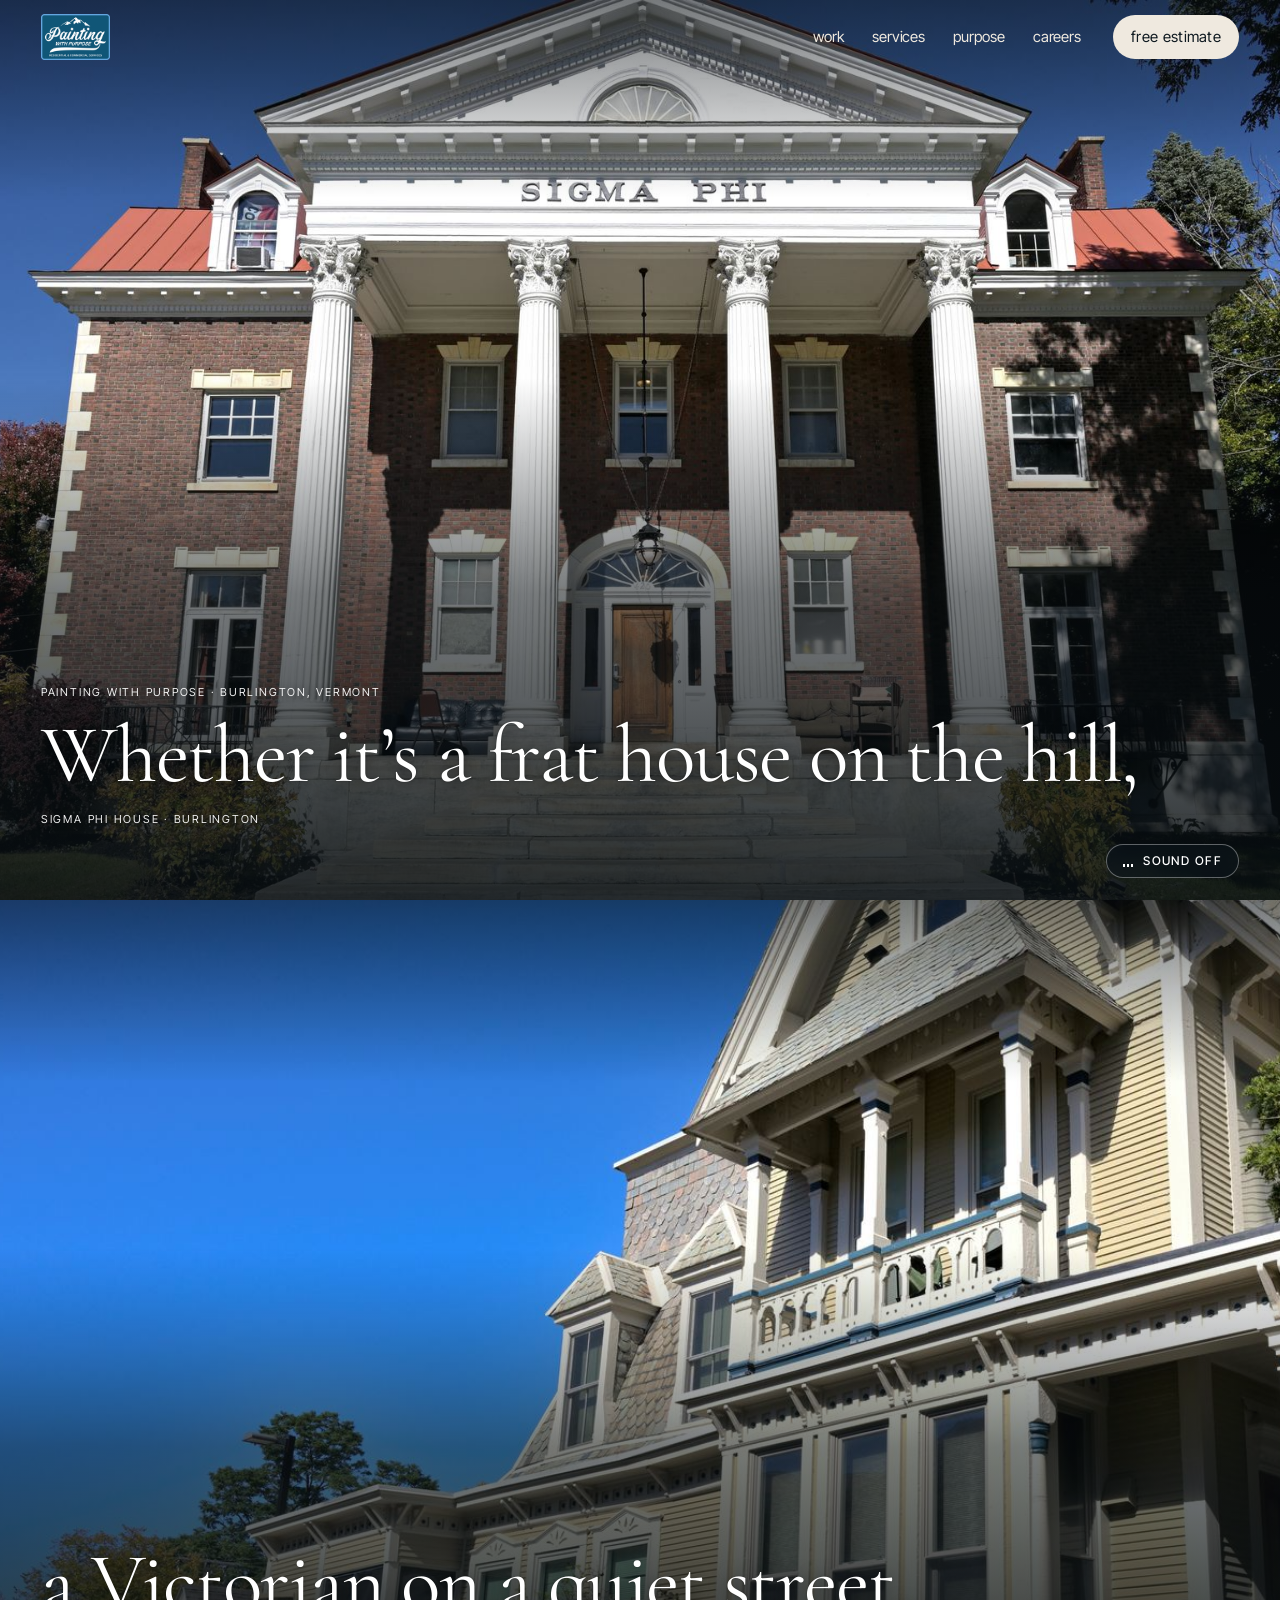
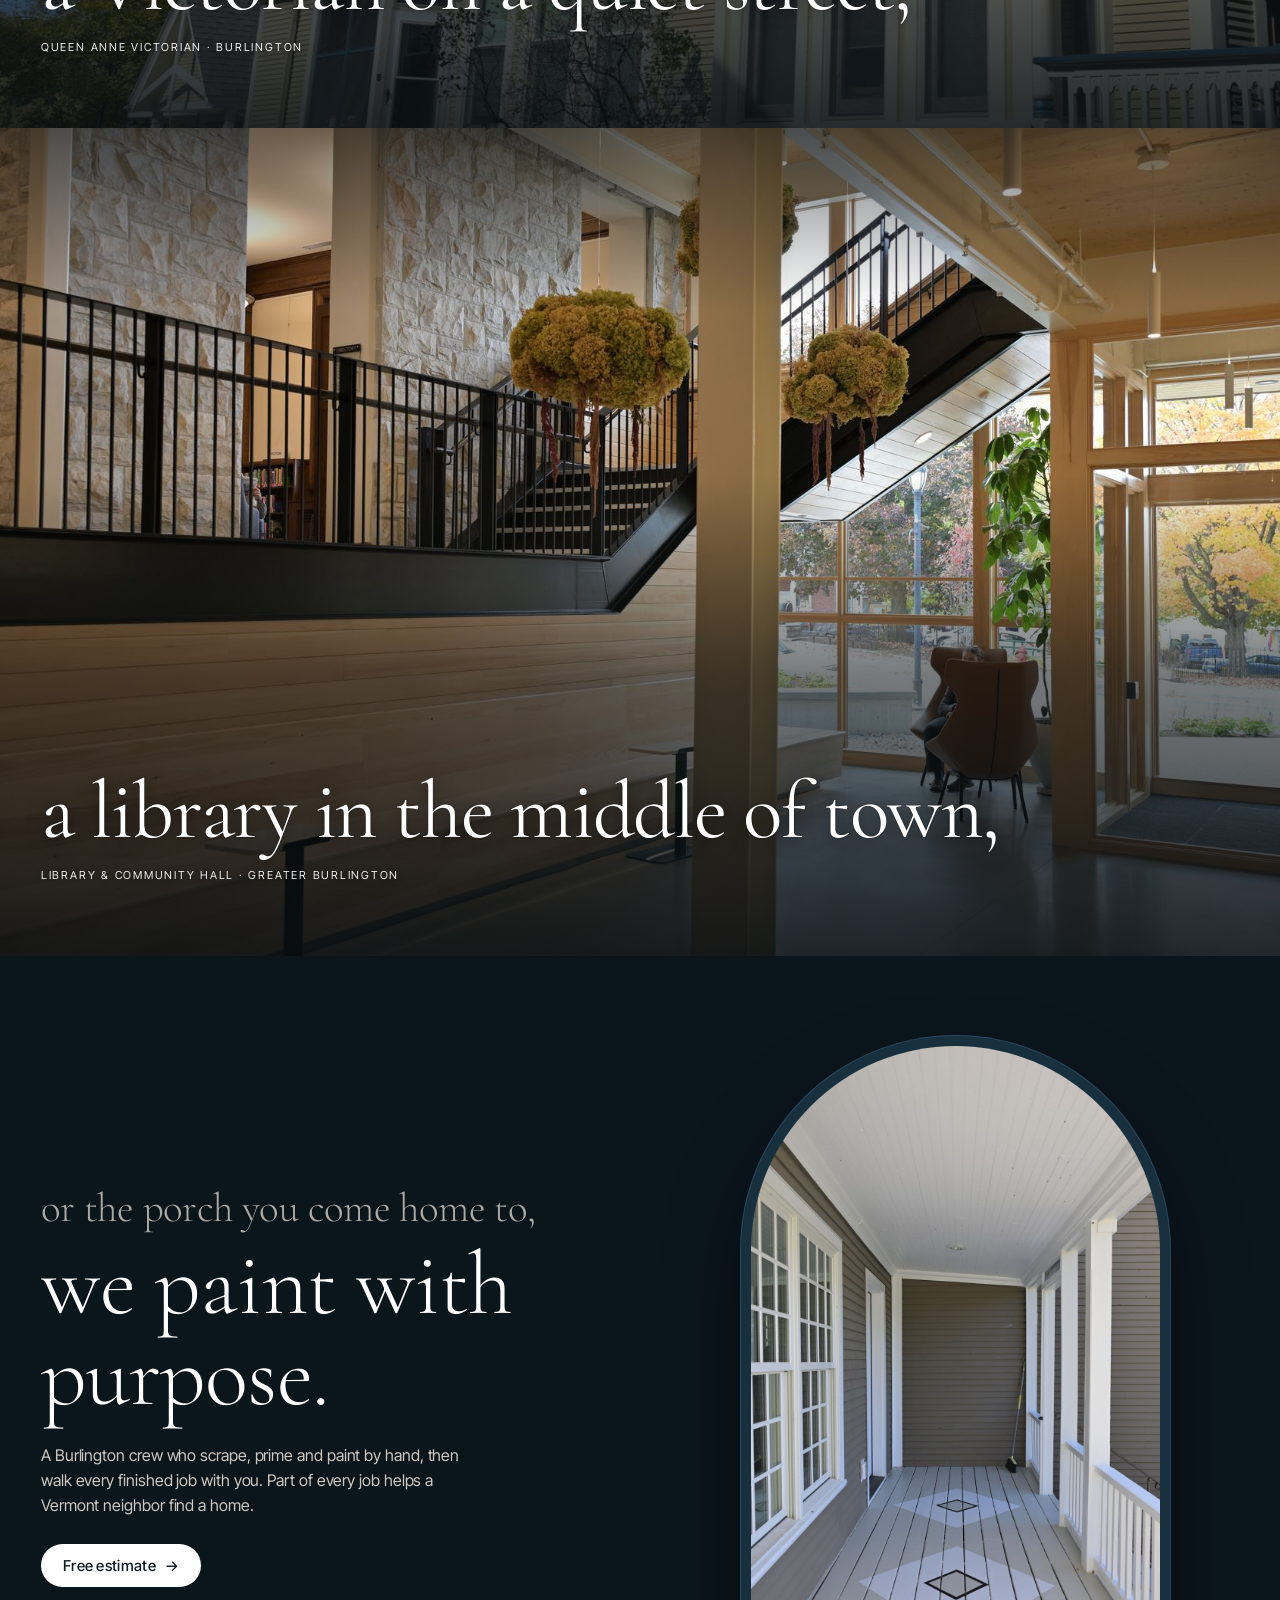
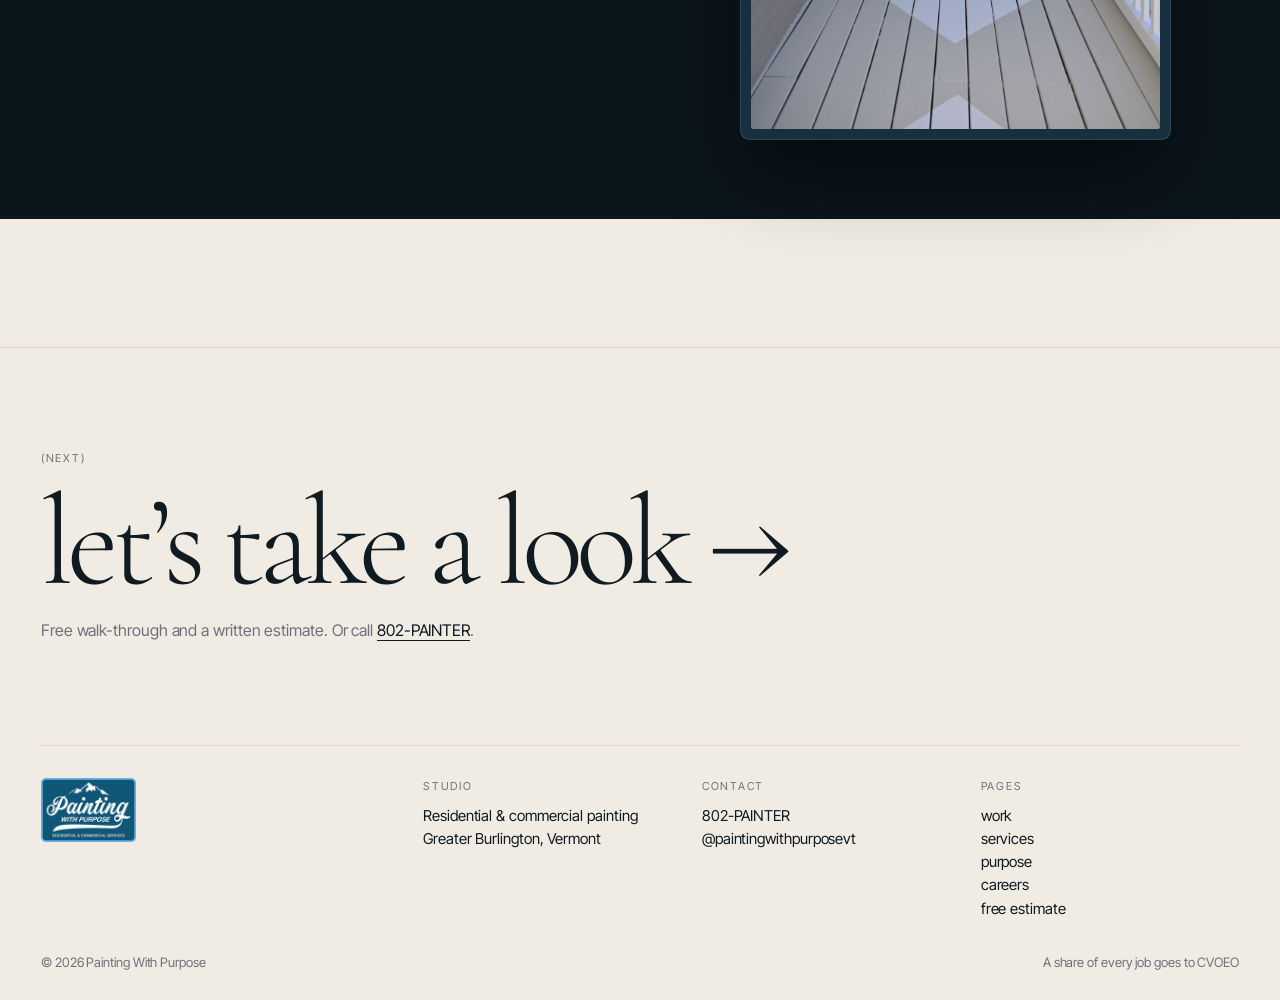
==== commit fdc074e2: "Demo 2: native one-to-one scrolling and legible hero text Remove smooth scrolling, pinned scroll sce" ====
--- a/index.html
+++ b/index.html
@@ -28,42 +28,31 @@
   <button class="hdr__menu" type="button" aria-expanded="false" aria-controls="nav"><span>menu</span></button>
 </header>
 <main id="main">
-<section class="scene s-hero" aria-label="Introduction">
-  <div class="scene__stick">
-    <div class="s-hero__win"><video class="clip" muted loop playsinline preload="auto" poster="assets/video/sigma.jpg" aria-label="Sigma Phi House on a fall afternoon, students on the lawn"><source src="assets/video/sigma.mp4" type="video/mp4"></video></div>
-    <p class="s-hero__kick label">Painting With Purpose · Burlington, Vermont</p>
-    <div class="s-hero__split" aria-hidden="true"><span>Careful</span><span>color.</span></div>
-    <div class="s-hero__end">
-      <h1 class="sr">Painting With Purpose: house painters in Burlington, Vermont</h1>
-      <p class="beat">Whether it’s a frat house on the hill,</p>
-      <p class="s-hero__cap label">Sigma Phi House · Burlington</p>
-    </div>
-    <p class="s-hero__scroll">Scroll</p>
+<section class="vs vs--hero" aria-label="Sigma Phi House">
+  <video class="clip" muted loop playsinline preload="auto" poster="assets/video/sigma.jpg" aria-label="Sigma Phi House on a fall afternoon, students on the lawn"><source src="assets/video/sigma.mp4" type="video/mp4"></video>
+  <div class="vs__txt">
+    <p class="label">Painting With Purpose · Burlington, Vermont</p>
+    <h1 class="beat">Whether it’s a frat house on the hill,</h1>
+    <p class="label vs__cap">Sigma Phi House · Burlington</p>
   </div>
 </section>
-
-<section class="scene s-story night" aria-label="What we paint">
-  <div class="scene__stick">
-    <div class="s-story__layer s-story__layer--vic on" data-at="0">
-      <video class="clip" muted loop playsinline preload="none" poster="assets/video/victorian.jpg" aria-label="A Queen Anne Victorian on a quiet street, a neighbor walking a dog past"><source src="assets/video/victorian.mp4" type="video/mp4"></video>
-      <div class="s-story__txt"><p class="beat">a Victorian on a quiet street,</p><p class="label">Queen Anne Victorian · Burlington</p></div>
-    </div>
-    <div class="s-story__layer" data-at=".34">
-      <video class="clip" muted loop playsinline preload="none" poster="assets/video/library.jpg" aria-label="A library atrium with readers, timber ceilings and a black steel stair"><source src="assets/video/library.mp4" type="video/mp4"></video>
-      <div class="s-story__txt"><p class="beat">a library in the middle of town,</p><p class="label">Library &amp; community hall · Greater Burlington</p></div>
-    </div>
-    <div class="s-story__layer s-story__end" data-at=".66">
-      <div class="s-story__arch"><video class="clip" muted loop playsinline preload="none" poster="assets/video/porch-tall.jpg" aria-label="A freshly painted covered porch with a diamond inlay in the floor"><source src="assets/video/porch-tall.mp4" type="video/mp4"></video></div>
-      <div class="s-story__final">
-        <p class="beat beat--sm">or the porch you come home to,</p>
-        <h2>we paint with purpose.</h2>
-        <p class="lead">A Burlington crew who scrape, prime and paint by hand, then walk every finished job with you. Part of every job helps a Vermont neighbor find a home.</p>
-        <a class="btn btn--light" href="estimate.html">Free estimate <span aria-hidden="true">→</span></a>
-      </div>
-    </div>
+<section class="vs vs--vic" aria-label="Queen Anne Victorian">
+  <video class="clip" muted loop playsinline preload="none" poster="assets/video/victorian.jpg" aria-label="A Queen Anne Victorian on a quiet street, a neighbor walking a dog past"><source src="assets/video/victorian.mp4" type="video/mp4"></video>
+  <div class="vs__txt"><p class="beat">a Victorian on a quiet street,</p><p class="label vs__cap">Queen Anne Victorian · Burlington</p></div>
+</section>
+<section class="vs" aria-label="Library">
+  <video class="clip" muted loop playsinline preload="none" poster="assets/video/library.jpg" aria-label="A library atrium with readers, timber ceilings and a black steel stair"><source src="assets/video/library.mp4" type="video/mp4"></video>
+  <div class="vs__txt"><p class="beat">a library in the middle of town,</p><p class="label vs__cap">Library &amp; community hall · Greater Burlington</p></div>
+</section>
+<section class="porch night">
+  <div class="porch__arch"><video class="clip" muted loop playsinline preload="none" poster="assets/video/porch-tall.jpg" aria-label="A freshly painted covered porch with a diamond inlay in the floor"><source src="assets/video/porch-tall.mp4" type="video/mp4"></video></div>
+  <div class="porch__txt">
+    <p class="beat beat--sm">or the porch you come home to,</p>
+    <h2>we paint with purpose.</h2>
+    <p class="lead">A Burlington crew who scrape, prime and paint by hand, then walk every finished job with you. Part of every job helps a Vermont neighbor find a home.</p>
+    <a class="btn btn--light" href="estimate.html">Free estimate <span aria-hidden="true">→</span></a>
   </div>
 </section>
-
 </main>
 <footer class="ftr">
   <div class="ftr__cta">
--- a/assets/css/site.css
+++ b/assets/css/site.css
@@ -18,7 +18,7 @@
 }
 
 *, *::before, *::after { box-sizing: border-box; }
-html { -webkit-text-size-adjust: 100%; scroll-behavior: smooth; }
+html { -webkit-text-size-adjust: 100%; }
 body {
   margin: 0; background: var(--bg); color: var(--ink);
   font: 400 17px/1.55 var(--font); font-optical-sizing: auto;
@@ -308,7 +308,7 @@
 .nf { display: flex; gap: 24px; align-items: center; }
 
 /* Reveal on scroll */
-.js .rv { opacity: 0; transform: translateY(24px); transition: opacity .9s var(--ease), transform .9s var(--ease); }
+.js .rv { opacity: 1; }
 .js .rv.in { opacity: 1; transform: none; }
 
 /* Tablet */
--- a/assets/css/cine.css
+++ b/assets/css/cine.css
@@ -288,3 +288,29 @@
 .vband figcaption { position: absolute; left: var(--gut); bottom: 20px; z-index: 1; color: rgba(255, 255, 255, .9); }
 .vband--vic video { transform-origin: 0% 60%; transform: scale(1.4); }
 @media (max-aspect-ratio: 1/1) { .vband { height: 62vh; } .vband--vic video { transform: none; object-position: 30% 50%; } }
+
+/* ---------- native, one-to-one scrolling: no pinned scenes on the home page ---------- */
+.archpic, .archpic img { clip-path: none !important; transform: none !important; transition: none !important; }
+.up { opacity: 1 !important; transform: none !important; transition: none !important; }
+
+/* full-screen video sections, each with a solid scrim under its words */
+.vs { position: relative; height: 100vh; height: 100svh; min-height: 520px; overflow: hidden; background: var(--night); color: #fff; }
+.vs + .vs { height: 92vh; height: 92svh; }
+.vs video.clip { position: absolute; inset: 0; }
+.vs::after { content: ""; position: absolute; inset: 0; pointer-events: none;
+  background: linear-gradient(180deg, rgba(8, 14, 18, .55) 0, rgba(8, 14, 18, 0) 22%, rgba(8, 14, 18, 0) 42%, rgba(8, 14, 18, .55) 66%, rgba(8, 14, 18, .88) 100%); }
+.vs__txt { position: absolute; left: var(--gut); right: var(--gut); bottom: clamp(36px, 8vh, 80px); z-index: 1; display: grid; gap: 14px; max-width: 1100px; }
+.vs .beat { font-weight: 400; text-shadow: 0 2px 18px rgba(0, 0, 0, .55), 0 0 2px rgba(0, 0, 0, .35); }
+.vs .label { color: #fff; opacity: .92; text-shadow: 0 1px 8px rgba(0, 0, 0, .6); }
+.vs--vic video.clip { transform-origin: 0% 60%; transform: scale(1.4); }
+@media (max-aspect-ratio: 1/1) { .vs--vic video.clip { transform: none; object-position: 30% 50%; } }
+@media (max-width: 700px) { .vs .beat { font-size: 12vw; } }
+
+.porch { display: grid; grid-template-columns: 1fr 1fr; align-items: center; gap: clamp(24px, 5vw, 80px); padding: clamp(64px, 10vh, 120px) var(--gut); }
+.porch__arch { order: 2; justify-self: center; width: min(32vw, 52vh); aspect-ratio: 9 / 15; border-radius: 999px 999px 14px 14px; overflow: hidden;
+  box-shadow: 0 0 0 10px #18303d, 0 0 0 11px rgba(104, 171, 228, .35), 0 40px 80px rgba(0, 0, 0, .5); }
+.porch__arch video { height: 100%; }
+.porch h2 { font-size: clamp(52px, 7vw, 120px); font-weight: 300; margin-top: 10px; color: #fff; }
+.porch h2::first-letter { text-transform: none; }
+.porch .lead { max-width: 28em; color: rgba(239, 233, 223, .85); margin: 22px 0 26px; }
+@media (max-width: 760px) { .porch { grid-template-columns: 1fr; } .porch__arch { order: 0; width: 60vw; } .porch h2 { font-size: 13vw; } }
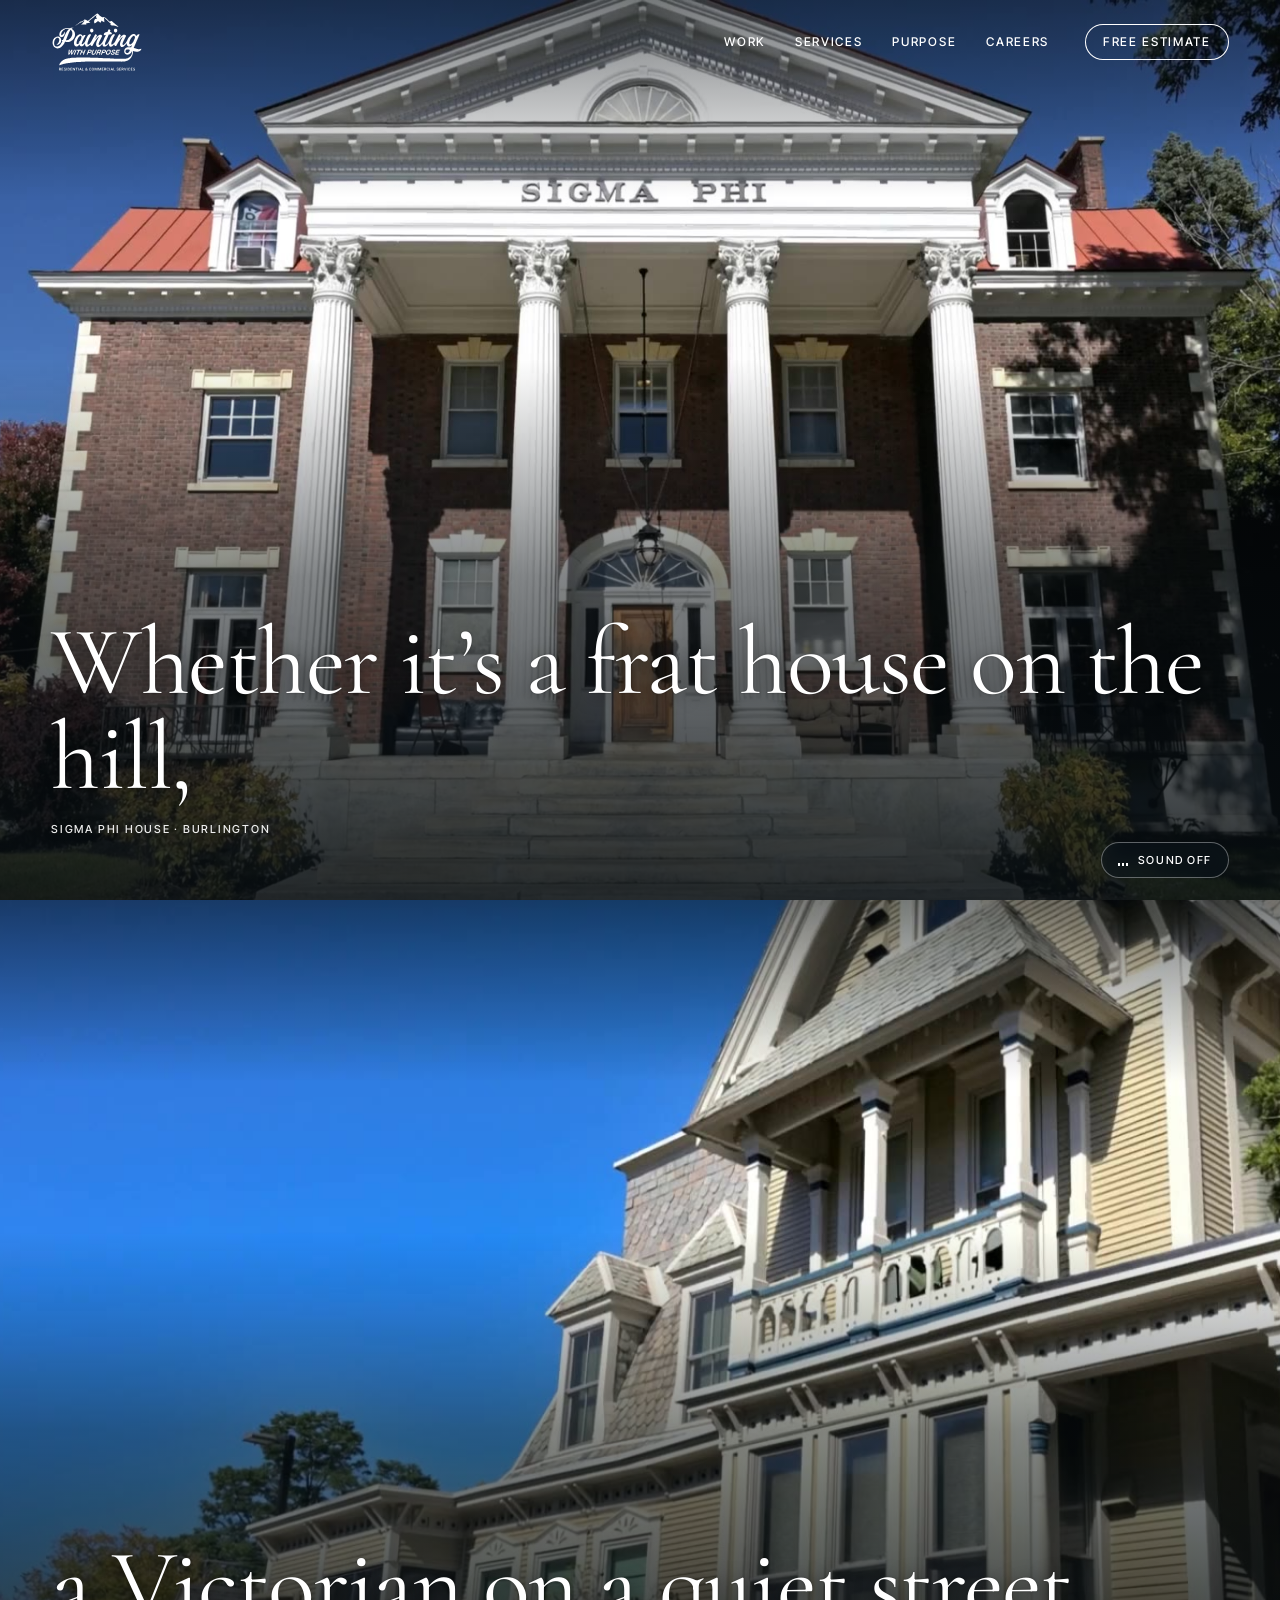
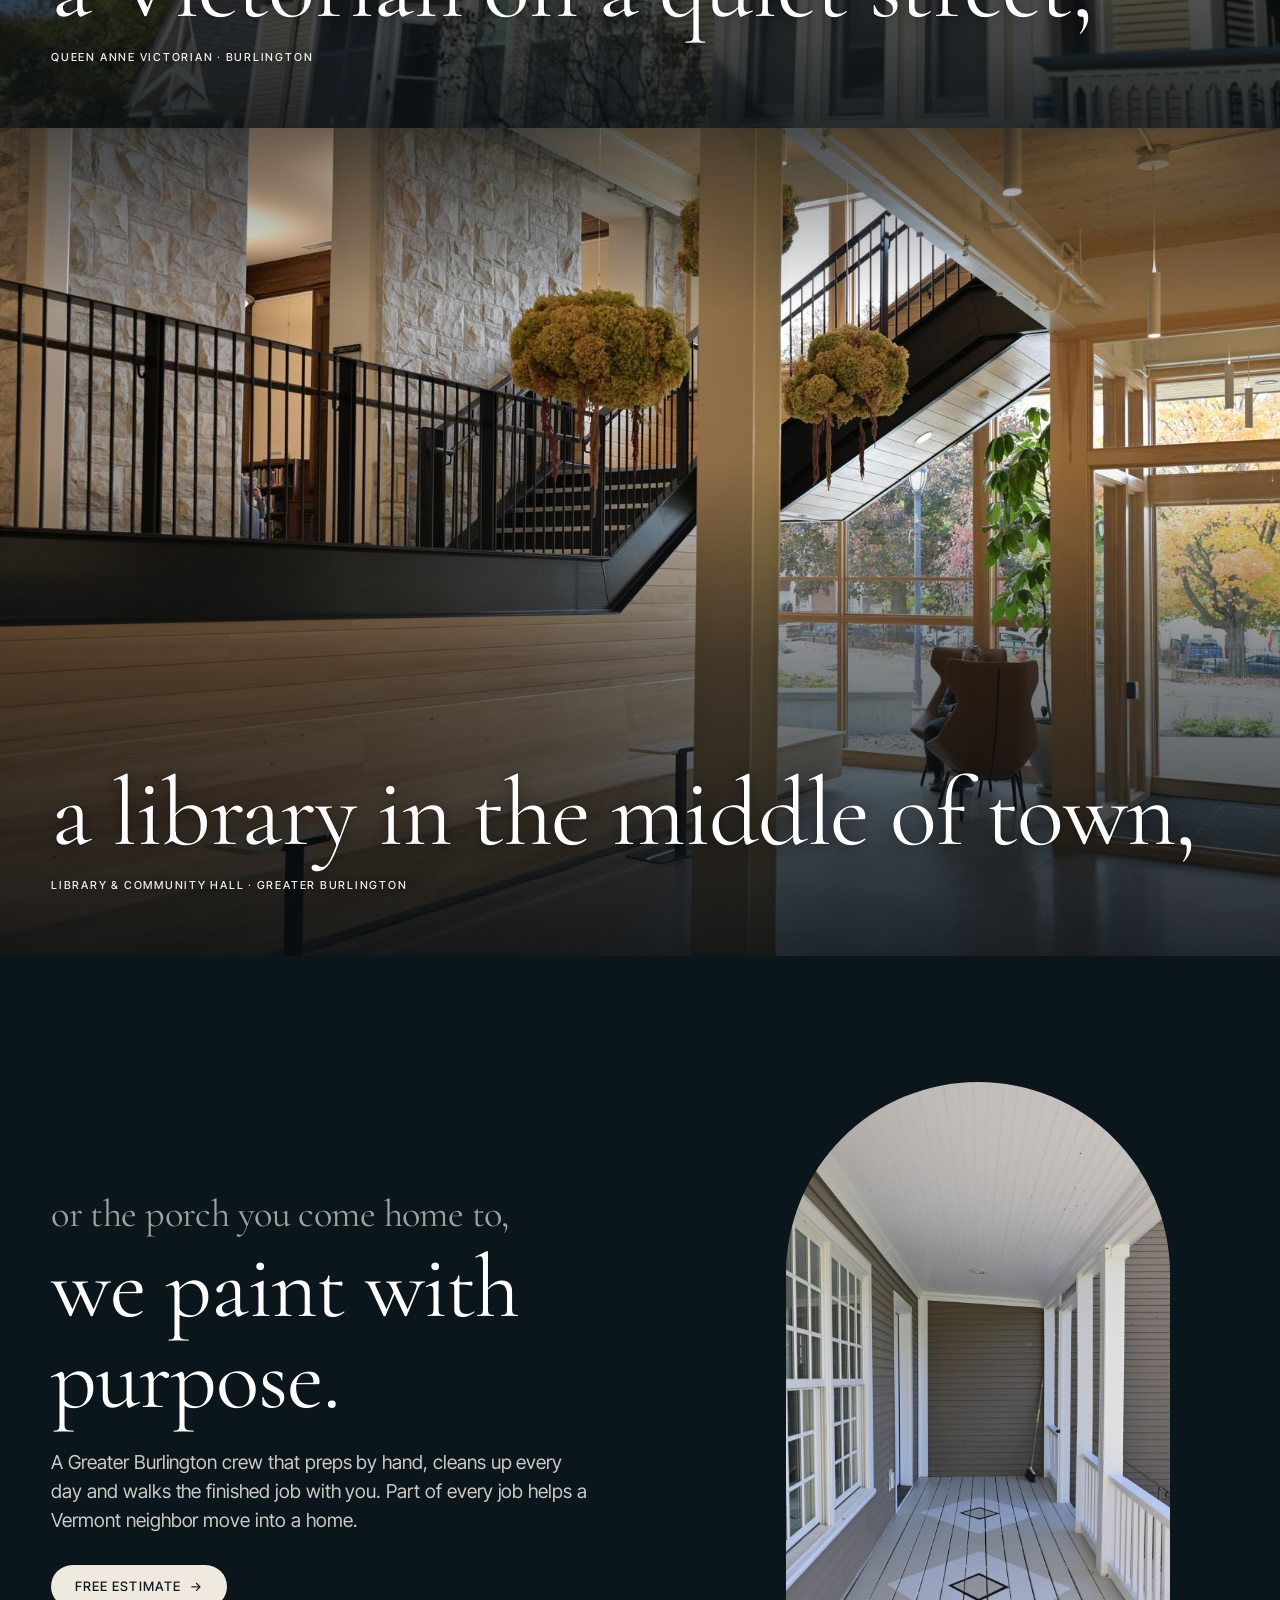
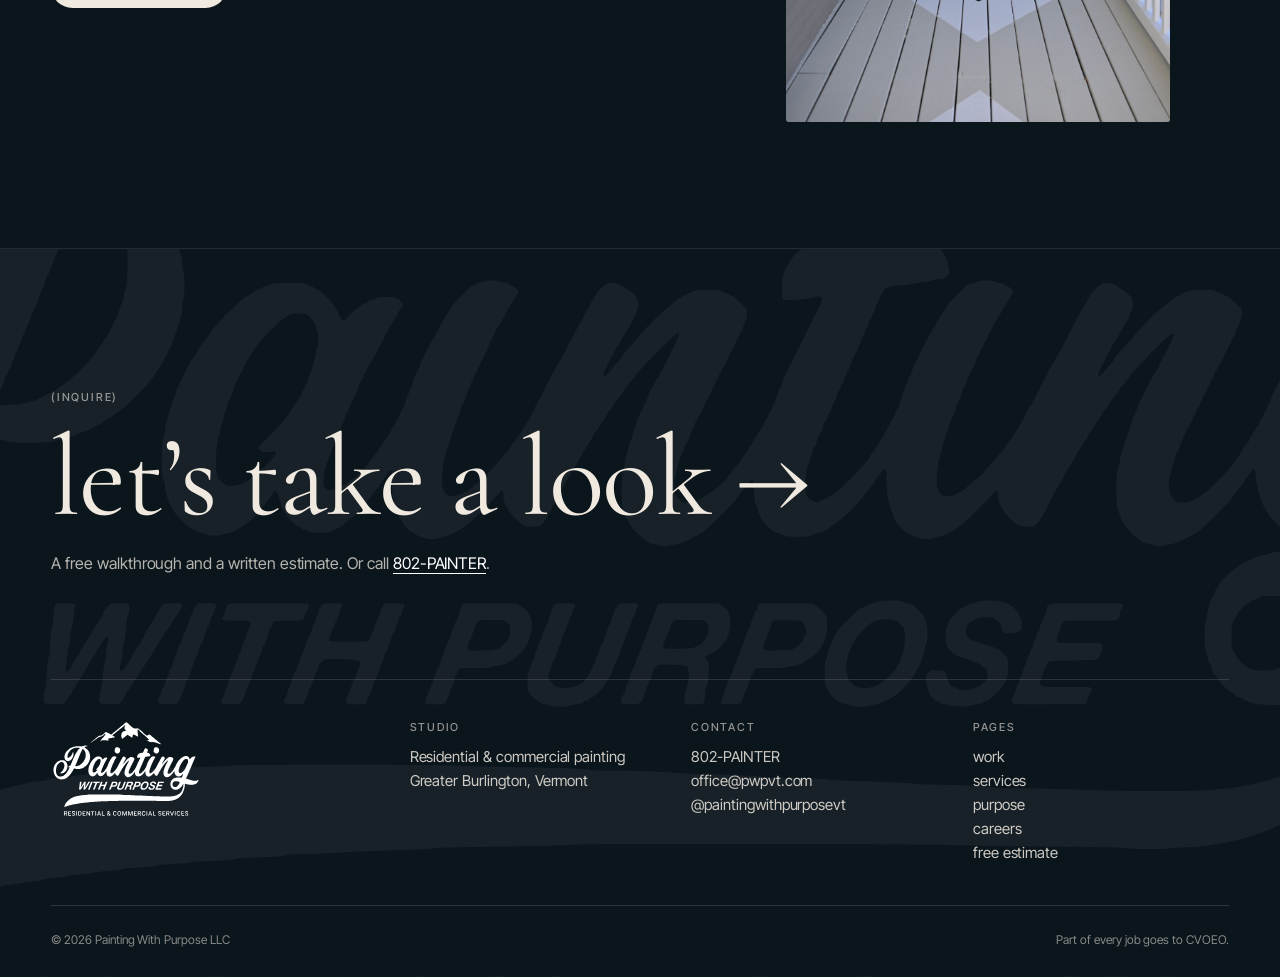
==== commit a596cca4: "Demo 2: premium pass across every page One stylesheet with a single type scale and spacing system. E" ====
--- a/index.html
+++ b/index.html
@@ -3,24 +3,26 @@
 <head>
 <meta charset="utf-8">
 <meta name="viewport" content="width=device-width, initial-scale=1, viewport-fit=cover">
-<title>Painting With Purpose | House painters in Burlington, Vermont</title>
-<meta name="description" content="Residential and commercial painting across Greater Burlington, Vermont. A share of every job helps Vermonters find housing.">
+<title>Painting With Purpose · House painters in Burlington, Vermont</title>
+<meta name="description" content="Residential and commercial painting in Greater Burlington. Part of every job helps a Vermont neighbor find a home.">
 <meta name="theme-color" content="#0b151c">
-<meta property="og:title" content="Painting With Purpose | House painters in Burlington, Vermont">
-<meta property="og:description" content="Residential and commercial painting across Greater Burlington, Vermont. A share of every job helps Vermonters find housing.">
-<meta property="og:image" content="assets/photos/dsc-0058-lg.jpg">
+<meta property="og:title" content="Painting With Purpose · House painters in Burlington, Vermont">
+<meta property="og:description" content="Residential and commercial painting in Greater Burlington. Part of every job helps a Vermont neighbor find a home.">
+<meta property="og:image" content="assets/photos/dsc-0179-lg.jpg">
 <meta property="og:type" content="website">
-<link rel="icon" href="assets/favicon.svg" type="image/svg+xml">
+<link rel="icon" href="assets/favicon-48.png" sizes="48x48" type="image/png">
+<link rel="icon" href="assets/favicon-192.png" sizes="192x192" type="image/png">
+<link rel="apple-touch-icon" href="assets/apple-touch-icon.png">
 <link rel="preconnect" href="https://fonts.googleapis.com">
 <link rel="preconnect" href="https://fonts.gstatic.com" crossorigin>
-<link rel="stylesheet" href="https://fonts.googleapis.com/css2?family=Cormorant+Garamond:wght@300;400;500&family=Inter+Tight:wght@400;500&display=swap">
-<link rel="stylesheet" href="assets/css/site.css">
-<link rel="stylesheet" href="assets/css/cine.css">
+<link rel="stylesheet" href="https://fonts.googleapis.com/css2?family=Cormorant+Garamond:wght@400;500&family=Inter+Tight:wght@400;500&display=swap">
+<link rel="preload" href="assets/logo.svg" as="image" type="image/svg+xml">
+<link rel="stylesheet" href="assets/css/main.css">
 </head>
 <body data-page="home">
 <a class="skip" href="#main">Skip to content</a>
-<header class="hdr hdr--over">
-  <a class="hdr__logo" href="index.html" aria-label="Painting With Purpose, home"><img src="assets/logo-200.png" srcset="assets/logo-200.png 200w, assets/logo.png 600w" sizes="140px" alt="Painting With Purpose" width="600" height="402"></a>
+<header class="hdr is-dark">
+  <a class="hdr__logo" href="index.html" aria-label="Painting With Purpose, home"><span class="logo " aria-hidden="true"></span></a>
   <nav class="hdr__nav" id="nav" aria-label="Main">
     <ul><li><a href="work.html">work</a></li><li><a href="services.html">services</a></li><li><a href="about.html">purpose</a></li><li><a href="careers.html">careers</a></li></ul>
     <a class="hdr__cta" href="estimate.html">free estimate</a>
@@ -29,47 +31,48 @@
 </header>
 <main id="main">
 <section class="vs vs--hero" aria-label="Sigma Phi House">
-  <video class="clip" muted loop playsinline preload="auto" poster="assets/video/sigma.jpg" aria-label="Sigma Phi House on a fall afternoon, students on the lawn"><source src="assets/video/sigma.mp4" type="video/mp4"></video>
+  <video class="clip" muted loop playsinline preload="auto" poster="assets/video/sigma.jpg" aria-label="Sigma Phi House on a fall afternoon, students on the lawn"><source src="assets/video/sigma-720.mp4" type="video/mp4" media="(max-width: 900px)"><source src="assets/video/sigma.mp4" type="video/mp4"></video>
   <div class="vs__txt">
-    <p class="label">Painting With Purpose · Burlington, Vermont</p>
     <h1 class="beat">Whether it’s a frat house on the hill,</h1>
     <p class="label vs__cap">Sigma Phi House · Burlington</p>
   </div>
 </section>
 <section class="vs vs--vic" aria-label="Queen Anne Victorian">
-  <video class="clip" muted loop playsinline preload="none" poster="assets/video/victorian.jpg" aria-label="A Queen Anne Victorian on a quiet street, a neighbor walking a dog past"><source src="assets/video/victorian.mp4" type="video/mp4"></video>
+  <video class="clip" muted loop playsinline preload="none" poster="assets/video/victorian.jpg" aria-label="A Queen Anne Victorian on a quiet street, a neighbor walking a dog past"><source src="assets/video/victorian-720.mp4" type="video/mp4" media="(max-width: 900px)"><source src="assets/video/victorian.mp4" type="video/mp4"></video>
   <div class="vs__txt"><p class="beat">a Victorian on a quiet street,</p><p class="label vs__cap">Queen Anne Victorian · Burlington</p></div>
 </section>
 <section class="vs" aria-label="Library">
-  <video class="clip" muted loop playsinline preload="none" poster="assets/video/library.jpg" aria-label="A library atrium with readers, timber ceilings and a black steel stair"><source src="assets/video/library.mp4" type="video/mp4"></video>
+  <video class="clip" muted loop playsinline preload="none" poster="assets/video/library.jpg" aria-label="A library atrium with readers, timber ceilings and a black steel stair"><source src="assets/video/library-720.mp4" type="video/mp4" media="(max-width: 900px)"><source src="assets/video/library.mp4" type="video/mp4"></video>
   <div class="vs__txt"><p class="beat">a library in the middle of town,</p><p class="label vs__cap">Library &amp; community hall · Greater Burlington</p></div>
 </section>
-<section class="porch night">
-  <div class="porch__arch"><video class="clip" muted loop playsinline preload="none" poster="assets/video/porch-tall.jpg" aria-label="A freshly painted covered porch with a diamond inlay in the floor"><source src="assets/video/porch-tall.mp4" type="video/mp4"></video></div>
+<section class="porch">
+  <div class="porch__arch"><video class="clip" muted loop playsinline preload="none" poster="assets/video/porch-tall.jpg" aria-label="A freshly painted covered porch with a diamond pattern in the floor"><source src="assets/video/porch-tall.mp4" type="video/mp4"></video></div>
   <div class="porch__txt">
-    <p class="beat beat--sm">or the porch you come home to,</p>
+    <p class="beat">or the porch you come home to,</p>
     <h2>we paint with purpose.</h2>
-    <p class="lead">A Burlington crew who scrape, prime and paint by hand, then walk every finished job with you. Part of every job helps a Vermont neighbor find a home.</p>
-    <a class="btn btn--light" href="estimate.html">Free estimate <span aria-hidden="true">→</span></a>
+    <p class="lead">A Greater Burlington crew that preps by hand, cleans up every day and walks the finished job with you. Part of every job helps a Vermont neighbor move into a home.</p>
+    <a class="btn btn--light" href="estimate.html">free estimate <span aria-hidden="true">→</span></a>
   </div>
 </section>
 </main>
 <footer class="ftr">
-  <div class="ftr__cta">
-    <p class="label">(next)</p>
-    <a class="ftr__big" href="estimate.html">let’s take a look <span aria-hidden="true">→</span></a>
-    <p class="ftr__sub">Free walk-through and a written estimate. Or call <a href="tel:+18027246837">802-PAINTER</a>.</p>
+  <span class="logo wm" aria-hidden="true"></span>
+  <div class="ftr__in">
+    <div class="ftr__cta">
+      <p class="label">(inquire)</p>
+      <a class="ftr__big" href="estimate.html">let’s take a <span style="white-space:nowrap">look <span aria-hidden="true">→</span></span></a>
+      <p class="ftr__sub">A free walkthrough and a written estimate. Or call <a href="tel:+18027246837">802-PAINTER</a>.</p>
+    </div>
+    <div class="ftr__grid">
+      <a href="index.html" aria-label="Painting With Purpose, home"><span class="logo ftr__logo" aria-hidden="true"></span></a>
+      <div><p class="label">studio</p><p>Residential &amp; commercial painting<br>Greater Burlington, Vermont</p></div>
+      <div><p class="label">contact</p><p><a href="tel:+18027246837">802-PAINTER</a><br><a href="mailto:office@pwpvt.com">office@pwpvt.com</a><br><a href="https://www.instagram.com/paintingwithpurposevt/">@paintingwithpurposevt</a></p></div>
+      <div><p class="label">pages</p><p><a href="work.html">work</a><br><a href="services.html">services</a><br><a href="about.html">purpose</a><br><a href="careers.html">careers</a><br><a href="estimate.html">free estimate</a></p></div>
+    </div>
+    <p class="ftr__fine"><span>© 2026 Painting With Purpose LLC</span><span>Part of every job goes to CVOEO.</span></p>
   </div>
-  <div class="ftr__grid">
-    <img class="ftr__logo" src="assets/logo-200.png" srcset="assets/logo-200.png 200w, assets/logo.png 600w" sizes="140px" alt="Painting With Purpose" width="600" height="402" loading="lazy">
-    <div><p class="label">studio</p><p>Residential &amp; commercial painting<br>Greater Burlington, Vermont</p></div>
-    <div><p class="label">contact</p><p><a href="tel:+18027246837">802-PAINTER</a><br><a href="https://www.instagram.com/paintingwithpurposevt/">@paintingwithpurposevt</a></p></div>
-    <div><p class="label">pages</p><p><a href="work.html">work</a><br><a href="services.html">services</a><br><a href="about.html">purpose</a><br><a href="careers.html">careers</a><br><a href="estimate.html">free estimate</a></p></div>
-  </div>
-  <p class="ftr__fine"><span>© 2026 Painting With Purpose</span><span>A share of every job goes to CVOEO</span></p>
 </footer>
-<button class="snd" type="button" aria-pressed="false" hidden><span class="snd__bars" aria-hidden="true"><i></i><i></i><i></i></span><span class="snd__t">Sound off</span></button>
-<script src="assets/js/projects.js"></script>
+<button class="snd" type="button" aria-pressed="false" hidden><span class="snd__bars" aria-hidden="true"><i></i><i></i><i></i></span><span class="snd__t">sound off</span></button>
 <script src="assets/js/site.js"></script>
 <script src="assets/js/cine.js"></script>
 </body>
--- a/assets/css/main.css
+++ b/assets/css/main.css
@@ -0,0 +1,389 @@
+/* Painting With Purpose, demo 2. One stylesheet for every page; pages come from tools/build.py.
+   Type: Cormorant Garamond for display, Inter Tight for text. Scrolling is native, nothing is pinned. */
+
+:root {
+  --bg: #f1ece3;
+  --paper: #faf7f2;
+  --ink: #0f1a21;
+  --ink-2: #39434a;
+  --mute: #6d727a;
+  --line: #ddd5c8;
+  --night: #0b151c;
+  --night-2: #13222c;
+  --cream: #efe9df;
+  --navy: #105677;
+  --navy-deep: #0b3f58;
+  --sky: #68abe4;
+  --serif: "Cormorant Garamond", "Iowan Old Style", Georgia, serif;
+  --font: "Inter Tight", ui-sans-serif, system-ui, sans-serif;
+
+  /* type scale */
+  --t-hero: clamp(46px, 7.6vw, 128px);
+  --t-h2: clamp(38px, 5vw, 80px);
+  --t-h3: clamp(24px, 2.2vw, 32px);
+  --t-lead: clamp(18px, 1.5vw, 22px);
+  --t-body: 16px;
+  --t-small: 14px;
+  --t-label: 11px;
+
+  /* space */
+  --gut: clamp(20px, 4vw, 64px);
+  --gap: clamp(16px, 2vw, 32px);
+  --sec: clamp(88px, 11vw, 168px);
+  --max: 1440px;
+  --ease: cubic-bezier(.2, .7, .2, 1);
+}
+
+*, *::before, *::after { box-sizing: border-box; }
+html { -webkit-text-size-adjust: 100%; }
+body {
+  margin: 0; background: var(--bg); color: var(--ink);
+  font: 400 var(--t-body)/1.6 var(--font); letter-spacing: -.003em;
+  -webkit-font-smoothing: antialiased; overflow-x: clip;
+}
+img, video { display: block; max-width: 100%; }
+img { height: auto; }
+a { color: inherit; text-decoration: none; }
+em, i { font-style: normal; }
+p { margin: 0 0 1em; }
+p:last-child { margin-bottom: 0; }
+h1, h2, h3 { margin: 0; font-family: var(--serif); font-weight: 400; letter-spacing: -.012em; line-height: 1.02; }
+:focus-visible { outline: 2px solid var(--sky); outline-offset: 3px; }
+
+.skip { position: absolute; left: 12px; top: -60px; z-index: 100; background: var(--ink); color: #fff; padding: 10px 14px; }
+.skip:focus { top: 12px; }
+.wrap { padding-inline: var(--gut); max-width: var(--max); margin-inline: auto; }
+.sec { padding-top: var(--sec); }
+.label { margin: 0; font: 500 var(--t-label)/1.4 var(--font); letter-spacing: .16em; text-transform: uppercase; color: var(--mute); }
+.n { font: 500 var(--t-label)/1 var(--font); letter-spacing: .12em; font-variant-numeric: tabular-nums; color: var(--mute); }
+.meta { color: var(--mute); }
+.lead { font-size: var(--t-lead); line-height: 1.5; }
+.link { border-bottom: 1px solid currentColor; padding-bottom: 2px; transition: color .2s; }
+.link:hover { color: var(--navy); }
+.sr { position: absolute; width: 1px; height: 1px; overflow: hidden; clip: rect(0 0 0 0); white-space: nowrap; }
+
+.btn {
+  display: inline-flex; align-items: center; gap: .7em; padding: 15px 24px; border: 0; border-radius: 999px;
+  background: var(--navy); color: #fff; font: 500 13px/1 var(--font); letter-spacing: .08em; text-transform: uppercase;
+  cursor: pointer; transition: background .2s, color .2s;
+}
+.btn:hover { background: var(--navy-deep); }
+.btn--light { background: var(--cream); color: var(--ink); }
+.btn--light:hover { background: #fff; }
+.btn--ghost { background: none; color: inherit; box-shadow: inset 0 0 0 1px currentColor; }
+.btn--ghost:hover { background: var(--ink); color: #fff; box-shadow: none; }
+
+/* Logo: the transparent SVG used as a mask, so it takes the colour of the text around it */
+.logo { display: block; aspect-ratio: 2725 / 1786; background: currentColor;
+  -webkit-mask: url(../logo.svg) center / contain no-repeat; mask: url(../logo.svg) center / contain no-repeat; }
+
+/* Header */
+.hdr {
+  position: fixed; top: 0; left: 0; right: 0; z-index: 50; display: flex; align-items: center; justify-content: space-between;
+  gap: 24px; padding: 12px var(--gut); color: var(--ink); transition: color .3s;
+}
+.hdr::before {
+  content: ""; position: absolute; inset: 0; z-index: -1; background: rgba(241, 236, 227, .9); border-bottom: 1px solid var(--line);
+  backdrop-filter: saturate(1.3) blur(12px); -webkit-backdrop-filter: saturate(1.3) blur(12px); transition: opacity .3s;
+}
+.hdr.is-dark { color: #fff; }
+.hdr.is-dark::before { opacity: 0; }
+.hdr.is-dark.is-scrolled::before { opacity: 1; background: rgba(11, 21, 28, .55); border-bottom-color: rgba(255, 255, 255, .08); }
+.hdr__logo { color: var(--navy); transition: color .3s; }
+.hdr.is-dark .hdr__logo { color: #fff; }
+.hdr__logo .logo { width: 92px; }
+.hdr__nav { display: flex; align-items: center; gap: 36px; }
+.hdr__nav ul { display: flex; gap: 30px; margin: 0; padding: 0; list-style: none; font: 500 12px/1 var(--font); letter-spacing: .14em; text-transform: uppercase; }
+.hdr__nav ul a { position: relative; padding: 6px 0; }
+.hdr__nav ul a::after { content: ""; position: absolute; left: 0; right: 100%; bottom: 0; height: 1px; background: currentColor; transition: right .3s var(--ease); }
+.hdr__nav ul a:hover::after, .hdr__nav ul a[aria-current]::after { right: 0; }
+.hdr__cta { padding: 12px 18px; border-radius: 999px; background: none; color: inherit; box-shadow: inset 0 0 0 1px currentColor; font: 500 12px/1 var(--font); letter-spacing: .14em; text-transform: uppercase; transition: background .2s, color .2s; }
+.hdr__cta:hover { background: var(--navy); color: #fff; box-shadow: none; }
+.hdr.is-dark .hdr__cta:hover { background: var(--cream); color: var(--ink); }
+.hdr__menu { display: none; background: none; border: 0; padding: 10px 0; color: inherit; font: 500 12px/1 var(--font); letter-spacing: .14em; text-transform: uppercase; cursor: pointer; }
+
+@media (max-width: 900px) {
+  .hdr__logo .logo { width: 76px; }
+  .hdr__menu { display: block; position: relative; z-index: 2; }
+  .hdr__nav {
+    position: fixed; inset: 0; z-index: 1; flex-direction: column; align-items: flex-start; justify-content: flex-end; gap: 32px;
+    padding: 110px var(--gut) max(40px, env(safe-area-inset-bottom)); background: var(--night); color: var(--cream);
+    opacity: 0; visibility: hidden; transition: opacity .3s, visibility .3s;
+  }
+  .hdr__nav ul { flex-direction: column; gap: 4px; font: 400 clamp(44px, 12vw, 72px)/1.08 var(--serif); letter-spacing: 0; text-transform: none; }
+  .hdr__nav ul a::after { display: none; }
+  .hdr__nav ul a[aria-current] { color: var(--sky); }
+  .hdr__cta { padding: 16px 24px; font-size: 13px; background: var(--cream); color: var(--ink); }
+  .hdr.is-open { color: var(--cream); }
+  .hdr.is-open::before { opacity: 0; }
+  .hdr.is-open .hdr__logo { position: relative; z-index: 2; color: var(--cream); }
+  .hdr.is-open .hdr__nav { opacity: 1; visibility: visible; }
+  body.menu-open { overflow: hidden; }
+}
+
+/* Video and photo media */
+video.clip, .media img { position: absolute; inset: 0; width: 100%; height: 100%; object-fit: cover; }
+video.clip { background: var(--night); }
+
+/* Page heroes: every page opens on a full-bleed clip or photo with the title over it */
+.phero, .vs {
+  position: relative; display: flex; align-items: flex-end; overflow: hidden;
+  height: 100vh; height: 100svh; min-height: 560px; background: var(--night); color: #fff;
+}
+.phero { height: 86vh; height: 86svh; }
+.phero--short { height: 64vh; height: 64svh; min-height: 460px; }
+.vs + .vs { height: 92vh; height: 92svh; }
+.phero::after, .vs::after {
+  content: ""; position: absolute; inset: 0; pointer-events: none;
+  background: linear-gradient(180deg, rgba(8, 14, 18, .55) 0, rgba(8, 14, 18, 0) 22%, rgba(8, 14, 18, 0) 40%, rgba(8, 14, 18, .5) 64%, rgba(8, 14, 18, .88) 100%);
+}
+.phero__txt, .vs__txt {
+  position: relative; z-index: 1; width: 100%; max-width: var(--max); margin-inline: auto;
+  padding: 0 var(--gut) clamp(36px, 7vh, 80px); display: grid; gap: 16px; justify-items: start;
+}
+.phero h1, .beat {
+  margin: 0; font: 400 var(--t-hero)/.98 var(--serif); letter-spacing: -.015em; color: #fff; max-width: 15em;
+  text-shadow: 0 2px 18px rgba(0, 0, 0, .55), 0 0 2px rgba(0, 0, 0, .35);
+}
+.phero .label, .vs .label { color: #fff; opacity: .92; text-shadow: 0 1px 8px rgba(0, 0, 0, .6); }
+.phero__lede { max-width: 34em; margin: 4px 0 0; font-size: var(--t-lead); line-height: 1.45; color: rgba(255, 255, 255, .92); text-shadow: 0 1px 12px rgba(0, 0, 0, .6); }
+.phero__cap { position: absolute; z-index: 1; right: var(--gut); bottom: clamp(36px, 7vh, 80px); opacity: .8 !important; }
+.phero .btns { display: flex; flex-wrap: wrap; gap: 12px; margin-top: 10px; }
+.vs--hero .beat { max-width: 13em; }
+.vs--vic video.clip, .phero--vic video.clip { transform-origin: 0% 60%; transform: scale(1.4); }
+@media (max-aspect-ratio: 1/1) {
+  .vs--hero .beat { max-width: 13em; }
+.vs--vic video.clip, .phero--vic video.clip { transform: none; object-position: 30% 50%; }
+}
+@media (max-width: 700px) {
+  .vs .beat { font-size: 12vw; }
+  .phero__cap { display: none; }
+}
+
+/* Home: the closing porch, with the logo as a translucent backdrop */
+.porch {
+  position: relative; overflow: hidden; display: grid; grid-template-columns: 1.1fr .9fr; align-items: center; gap: clamp(24px, 5vw, 80px);
+  padding: clamp(96px, 14vh, 160px) var(--gut); background: var(--night); color: var(--cream);
+}
+.porch > * { position: relative; }
+.wm { position: absolute !important; z-index: 0; pointer-events: none; color: #fff; opacity: .05; }
+.porch__arch {
+  order: 2; justify-self: center; width: min(30vw, 52vh); aspect-ratio: 9 / 15; position: relative;
+  border-radius: 999px 999px 14px 14px; overflow: hidden; background: var(--night-2);
+}
+.porch .beat { font-size: clamp(26px, 3vw, 46px); color: rgba(239, 233, 223, .66); text-shadow: none; }
+.porch h2 { margin-top: 8px; font-size: clamp(52px, 7vw, 120px); color: #fff; }
+.porch .lead { max-width: 28em; margin: 24px 0 30px; color: rgba(239, 233, 223, .85); }
+@media (max-width: 760px) {
+  .porch { grid-template-columns: 1fr; }
+  .porch__arch { order: 0; width: 62vw; }
+  .porch h2 { font-size: 14vw; }
+}
+
+/* Section head */
+.head { display: grid; grid-template-columns: minmax(0, 1fr) auto; align-items: end; gap: 14px 32px; margin-bottom: clamp(32px, 4vw, 56px); }
+.head .label { grid-column: 1 / -1; }
+.head h2 { font-size: var(--t-h2); }
+.head .aside { margin: 0; font-size: var(--t-small); color: var(--mute); }
+@media (max-width: 700px) { .head { grid-template-columns: 1fr; } }
+
+/* Two-column story */
+.story { display: grid; grid-template-columns: 1fr 2fr; gap: var(--gap); }
+.story__big { margin: 0 0 1em; font: 400 clamp(28px, 3.2vw, 48px)/1.14 var(--serif); letter-spacing: -.01em; max-width: 22em; }
+.story__txt p:not(.story__big) { max-width: 58ch; color: var(--ink-2); }
+.story__txt .story__cols { display: grid; grid-template-columns: 1fr 1fr; gap: var(--gap); }
+@media (max-width: 760px) { .story, .story__txt .story__cols { grid-template-columns: 1fr; gap: 18px; } }
+
+/* Numbered columns (process, values, perks) */
+.cols { list-style: none; margin: 0; padding: 0; display: grid; grid-template-columns: repeat(4, 1fr); gap: var(--gap); }
+.cols--3 { grid-template-columns: repeat(3, 1fr); }
+.cols li { display: grid; gap: 12px; align-content: start; padding-top: 18px; border-top: 1px solid var(--line); }
+.cols h3 { font-size: var(--t-h3); }
+.cols p { color: var(--ink-2); font-size: 15px; }
+.cols__note { margin-top: 28px; color: var(--mute); font-size: var(--t-small); }
+@media (max-width: 1020px) { .cols { grid-template-columns: 1fr 1fr; row-gap: 36px; } }
+@media (max-width: 600px) { .cols, .cols--3 { grid-template-columns: 1fr; row-gap: 28px; } }
+
+/* Work: project index */
+.pgrid { display: grid; grid-template-columns: repeat(12, 1fr); gap: clamp(48px, 6vw, 96px) var(--gap); }
+.pcard { grid-column: span 6; display: grid; gap: 16px; align-content: start; scroll-margin-top: 90px; }
+.pcard--wide { grid-column: span 12; }
+.pcard__img { position: relative; overflow: hidden; aspect-ratio: 4 / 3; background: var(--line); }
+.pcard--wide .pcard__img { aspect-ratio: 21 / 9; }
+.pcard--tall .pcard__img { aspect-ratio: 4 / 5; }
+.pcard__img img { width: 100%; height: 100%; object-fit: cover; transition: transform 1.2s var(--ease); }
+.pcard:hover .pcard__img img { transform: scale(1.03); }
+.pcard__cap { display: grid; grid-template-columns: 40px minmax(0, 1fr); gap: 4px 12px; align-items: baseline; }
+.pcard__cap h3 { font-size: var(--t-h3); }
+.pcard__cap .meta, .pcard__cap p { grid-column: 2; margin: 0; font-size: 15px; max-width: 48ch; }
+.pcard__cap .meta { font-size: 13px; }
+.pcard__cap p { color: var(--ink-2); }
+@media (max-width: 760px) {
+  .pcard, .pcard--wide { grid-column: 1 / -1; }
+  .pcard--wide .pcard__img { aspect-ratio: 4 / 3; }
+}
+
+/* Before / after sliders */
+.bagrid { display: grid; grid-template-columns: repeat(3, 1fr); gap: clamp(32px, 3vw, 48px) var(--gap); }
+.bagrid:not(.is-all) > :nth-child(n+7) { display: none; }
+@media (max-width: 600px) { .bagrid:not(.is-all) > :nth-child(n+4) { display: none; } }
+.ba { margin: 0; }
+.ba__frame { position: relative; overflow: hidden; aspect-ratio: 4 / 5; background: var(--line); touch-action: pan-y; user-select: none; -webkit-user-select: none; }
+.ba__frame img { position: absolute; inset: 0; width: 100%; height: 100%; object-fit: cover; }
+.ba__after { clip-path: inset(0 0 0 var(--p)); }
+.ba__handle { position: absolute; top: 0; bottom: 0; left: var(--p); width: 2px; margin-left: -1px; background: #fff; pointer-events: none; }
+.ba__handle::after { content: "↔"; position: absolute; top: 50%; left: 50%; width: 44px; height: 44px; margin: -22px 0 0 -22px; border-radius: 50%; background: #fff; color: var(--ink); display: grid; place-items: center; font-size: 17px; box-shadow: 0 4px 18px rgba(0, 0, 0, .18); }
+.ba__tag { position: absolute; top: 12px; padding: 6px 10px; border-radius: 999px; background: rgba(15, 26, 33, .62); color: #fff; font: 500 10px/1 var(--font); letter-spacing: .14em; text-transform: uppercase; pointer-events: none; }
+.ba__tag--b { left: 12px; }
+.ba__tag--a { right: 12px; background: var(--navy); }
+.ba__range { position: absolute; inset: 0; width: 100%; height: 100%; margin: 0; opacity: 0; cursor: ew-resize; -webkit-appearance: none; appearance: none; }
+.ba__frame:has(.ba__range:focus-visible) { outline: 2px solid var(--sky); outline-offset: 3px; }
+.ba figcaption { display: flex; justify-content: space-between; gap: 12px; margin-top: 12px; font-size: 15px; }
+.ba figcaption .meta { font-size: 13px; text-align: right; }
+.more { margin-top: clamp(36px, 4vw, 56px); display: flex; justify-content: center; }
+@media (max-width: 1020px) { .bagrid { grid-template-columns: 1fr 1fr; } }
+@media (max-width: 600px) { .bagrid { grid-template-columns: 1fr; } }
+
+/* Services index */
+.slist { list-style: none; margin: 0; padding: 0; border-bottom: 1px solid var(--line); }
+.srow { display: grid; grid-template-columns: 56px minmax(0, 1fr) minmax(0, 1.25fr) clamp(140px, 18vw, 260px); gap: var(--gap); align-items: start; padding: clamp(28px, 3vw, 44px) 0; border-top: 1px solid var(--line); scroll-margin-top: 90px; }
+.srow h3 { font-size: clamp(30px, 3.2vw, 48px); }
+.srow__txt p { margin-bottom: 14px; color: var(--ink-2); max-width: 46ch; }
+.srow ul { list-style: none; margin: 0 0 18px; padding: 0; font-size: 14px; color: var(--ink-2); }
+.srow li { padding: 7px 0; border-top: 1px solid var(--line); }
+.srow__img { position: relative; aspect-ratio: 5 / 4; overflow: hidden; }
+.srow__img img { width: 100%; height: 100%; object-fit: cover; }
+@media (max-width: 1020px) {
+  .srow { grid-template-columns: 40px minmax(0, 1fr) clamp(120px, 26vw, 220px); }
+  .srow__txt { grid-column: 2; grid-row: 2; }
+  .srow__img { grid-column: 3; grid-row: 1 / 3; }
+}
+@media (max-width: 600px) {
+  .srow { grid-template-columns: 32px minmax(0, 1fr) 96px; gap: 12px 14px; }
+  .srow__txt { grid-column: 1 / -1; }
+  .srow__img { grid-row: 1; aspect-ratio: 1; }
+}
+
+/* FAQ and area */
+.faqgrid { display: grid; grid-template-columns: 1fr 2fr; gap: var(--gap); }
+.faq details { border-bottom: 1px solid var(--line); }
+.faq details:first-child { border-top: 1px solid var(--line); }
+.faq summary { list-style: none; cursor: pointer; display: flex; justify-content: space-between; gap: 24px; padding: 22px 0; font: 400 clamp(21px, 1.9vw, 28px)/1.2 var(--serif); }
+.faq summary::-webkit-details-marker { display: none; }
+.faq summary::after { content: "+"; font-family: var(--font); color: var(--mute); transition: transform .3s; }
+.faq details[open] summary::after { transform: rotate(45deg); }
+.faq details p { max-width: 62ch; padding-bottom: 24px; color: var(--ink-2); }
+.area { margin-top: 28px; color: var(--ink-2); font-size: 15px; max-width: 30em; }
+.area a { border-bottom: 1px solid; }
+@media (max-width: 860px) { .faqgrid { grid-template-columns: 1fr; } }
+
+/* Purpose band */
+.band { position: relative; overflow: hidden; margin-top: var(--sec); background: var(--navy); color: #fff; }
+.band__in { position: relative; display: grid; grid-template-columns: 1fr 1fr; gap: clamp(32px, 6vw, 96px); align-items: center; padding-block: var(--sec); }
+.band .label { color: rgba(255, 255, 255, .72); }
+.band h2 { font-size: var(--t-h2); margin: 14px 0 22px; }
+.band p { color: rgba(255, 255, 255, .88); max-width: 34em; }
+.band__img { position: relative; aspect-ratio: 4 / 5; overflow: hidden; }
+.band__img img { width: 100%; height: 100%; object-fit: cover; }
+.flow { list-style: none; padding: 0; margin: 28px 0 0; counter-reset: f; }
+.flow li { counter-increment: f; display: flex; gap: 16px; padding: 13px 0; border-top: 1px solid rgba(255, 255, 255, .2); }
+.flow li::before { content: "0" counter(f); color: var(--sky); font-size: 12px; padding-top: 4px; }
+.nums { display: flex; gap: clamp(24px, 4vw, 56px); margin-top: 30px; }
+.nums b { display: block; font: 400 clamp(38px, 4vw, 60px)/1 var(--serif); }
+.nums span { font-size: 12px; color: rgba(255, 255, 255, .7); }
+@media (max-width: 760px) { .band__in { grid-template-columns: 1fr; } .band__img { aspect-ratio: 4 / 3; } }
+
+/* Founders */
+.people { display: grid; grid-template-columns: 1fr 1fr 1.2fr; gap: var(--gap); align-items: end; }
+.people figure { margin: 0; }
+.people img { width: 100%; aspect-ratio: 4 / 5; object-fit: cover; }
+.people figcaption { display: flex; justify-content: space-between; margin-top: 12px; font-size: 15px; }
+.people figcaption .meta { font-size: 13px; }
+.people__txt { font-size: 17px; color: var(--ink-2); max-width: 42ch; }
+@media (max-width: 860px) { .people { grid-template-columns: 1fr 1fr; } .people__txt { grid-column: 1 / -1; } }
+
+/* Roles */
+.roles { list-style: none; margin: 0; padding: 0; border-bottom: 1px solid var(--line); }
+.roles li { display: grid; grid-template-columns: 56px 1.2fr 1fr auto; gap: var(--gap); align-items: baseline; padding: 26px 0; border-top: 1px solid var(--line); }
+.roles .t { font: 400 clamp(28px, 3vw, 44px)/1.05 var(--serif); }
+.roles .d, .roles .meta { color: var(--mute); font-size: 15px; }
+@media (max-width: 700px) { .roles li { grid-template-columns: 32px 1fr; } .roles .d, .roles .meta { grid-column: 2; } }
+
+/* Forms */
+.formwrap { display: grid; grid-template-columns: 2fr 1fr; gap: clamp(36px, 6vw, 96px); align-items: start; }
+.form { display: grid; gap: 44px; }
+.form__h { font-size: var(--t-h2); }
+.form fieldset { border: 0; padding: 0; margin: 0; min-width: 0; }
+.form legend { display: flex; gap: 14px; align-items: baseline; padding: 0 0 18px; font: 400 clamp(24px, 2.2vw, 32px)/1.15 var(--serif); }
+.chips { display: flex; flex-wrap: wrap; gap: 8px; }
+.chip input { position: absolute; opacity: 0; width: 1px; height: 1px; }
+.chip span { display: inline-block; padding: 12px 18px; border: 1px solid var(--line); border-radius: 999px; background: var(--paper); cursor: pointer; font-size: 15px; transition: border-color .2s, background .2s, color .2s; }
+.chip:hover span { border-color: var(--navy); }
+.chip input:checked + span { background: var(--navy); border-color: var(--navy); color: #fff; }
+.chip input:focus-visible + span { outline: 2px solid var(--sky); outline-offset: 2px; }
+.flds { display: grid; grid-template-columns: 1fr 1fr; gap: 16px var(--gap); }
+.fld { display: grid; gap: 6px; font-size: 13px; color: var(--mute); }
+.fld--wide { margin-top: 16px; }
+.fld input, .fld textarea { width: 100%; padding: 13px 14px; border: 1px solid var(--line); border-radius: 10px; background: var(--paper); color: var(--ink); font: 400 16px/1.4 var(--font); }
+.fld input:focus, .fld textarea:focus { outline: none; border-color: var(--navy); box-shadow: 0 0 0 3px rgba(104, 171, 228, .35); }
+.fld.is-bad input, .chips.is-bad .chip span { border-color: #b3372b; }
+.form__err { color: #b3372b; margin: -18px 0 0; }
+.form .btn { justify-self: start; }
+.form__fine { margin-top: -26px; color: var(--mute); font-size: var(--t-small); }
+.form__done h2 { font-size: var(--t-h2); margin-bottom: 16px; }
+.form__done:focus { outline: none; }
+.formside { position: sticky; top: 110px; display: grid; gap: 8px; font-size: 15px; padding: 28px; background: var(--paper); border: 1px solid var(--line); }
+.formside .label { margin-top: 18px; }
+.formside .label:first-child { margin-top: 0; }
+.formside a { border-bottom: 1px solid; }
+.formside small { color: var(--mute); font-size: 13px; }
+@media (max-width: 860px) { .formwrap, .flds { grid-template-columns: 1fr; } .formside { position: static; } }
+
+/* Footer: night, with the logo as a large translucent backdrop */
+.ftr { position: relative; overflow: hidden; margin-top: var(--sec); background: var(--night); color: var(--cream); }
+.ftr .wm { width: min(150vw, 1900px); left: 50%; bottom: -12%; transform: translateX(-50%); opacity: .05; }
+[data-page="home"] .ftr, [data-page="404"] .ftr { margin-top: 0; border-top: 1px solid rgba(239, 233, 223, .1); }
+.ftr__in { position: relative; max-width: var(--max); margin-inline: auto; padding: 0 var(--gut) 28px; }
+.ftr__cta { display: grid; gap: 18px; justify-items: start; padding: clamp(80px, 11vw, 160px) 0 clamp(64px, 8vw, 120px); }
+.ftr .label { color: rgba(239, 233, 223, .6); }
+.ftr__big { font: 400 clamp(52px, 9vw, 152px)/.95 var(--serif); letter-spacing: -.015em; transition: color .2s; }
+.ftr__big:hover { color: var(--sky); }
+.ftr__sub { color: rgba(239, 233, 223, .75); }
+.ftr__sub a { color: #fff; border-bottom: 1px solid; }
+.ftr__grid { display: grid; grid-template-columns: 1.3fr 1fr 1fr 1fr; gap: var(--gap); padding: 40px 0; border-top: 1px solid rgba(239, 233, 223, .14); font-size: 15px; }
+.ftr__grid .label { margin-bottom: 10px; }
+.ftr__grid p { color: rgba(239, 233, 223, .85); }
+.ftr__grid a:hover { color: var(--sky); }
+.ftr__logo { width: 150px; color: #fff; }
+.ftr__fine { display: flex; justify-content: space-between; gap: 16px; flex-wrap: wrap; margin: 0; padding-top: 24px; border-top: 1px solid rgba(239, 233, 223, .14); font-size: 12px; color: rgba(239, 233, 223, .55); }
+@media (max-width: 860px) { .ftr__grid { grid-template-columns: 1fr 1fr; row-gap: 32px; } .ftr__grid > :first-child { grid-column: 1 / -1; } }
+
+/* Sound toggle */
+.snd { position: fixed; right: var(--gut); bottom: max(22px, env(safe-area-inset-bottom)); z-index: 60; display: inline-flex; align-items: center; gap: 10px; padding: 11px 16px;
+  border: 1px solid rgba(255, 255, 255, .35); border-radius: 99px; background: rgba(11, 21, 28, .55); color: #fff;
+  backdrop-filter: blur(8px); -webkit-backdrop-filter: blur(8px); font: 500 11px/1 var(--font); letter-spacing: .14em; text-transform: uppercase;
+  cursor: pointer; transition: opacity .4s, background .3s; }
+.snd:hover { background: rgba(11, 21, 28, .8); }
+.snd.away { opacity: 0; pointer-events: none; }
+.snd__bars { display: inline-flex; align-items: end; gap: 2px; height: 12px; }
+.snd__bars i { width: 2px; height: 3px; background: currentColor; }
+.snd[aria-pressed="true"] .snd__bars i { animation: eq 1s ease-in-out infinite; }
+.snd[aria-pressed="true"] .snd__bars i:nth-child(2) { animation-delay: -.4s; }
+.snd[aria-pressed="true"] .snd__bars i:nth-child(3) { animation-delay: -.7s; }
+@keyframes eq { 0%, 100% { height: 3px; } 50% { height: 12px; } }
+
+@media (prefers-reduced-motion: reduce) {
+  *, *::before, *::after { animation: none !important; transition: none !important; }
+}
+
+/* Quote */
+.quote { margin: 0 auto; max-width: 1100px; display: grid; gap: 28px; justify-items: center; text-align: center; }
+.quote blockquote { margin: 0; }
+.quote p { font: 400 clamp(30px, 3.6vw, 56px)/1.14 var(--serif); letter-spacing: -.01em; }
+
+/* Kind words */
+.kind { display: grid; grid-template-columns: repeat(3, 1fr); gap: var(--gap); }
+.kind figure { margin: 0; display: grid; gap: 18px; align-content: space-between; padding-top: 22px; border-top: 1px solid var(--line); }
+.kind blockquote { margin: 0; }
+.kind p { font: 400 clamp(22px, 2vw, 30px)/1.25 var(--serif); }
+@media (max-width: 860px) { .kind { grid-template-columns: 1fr; gap: 32px; } }
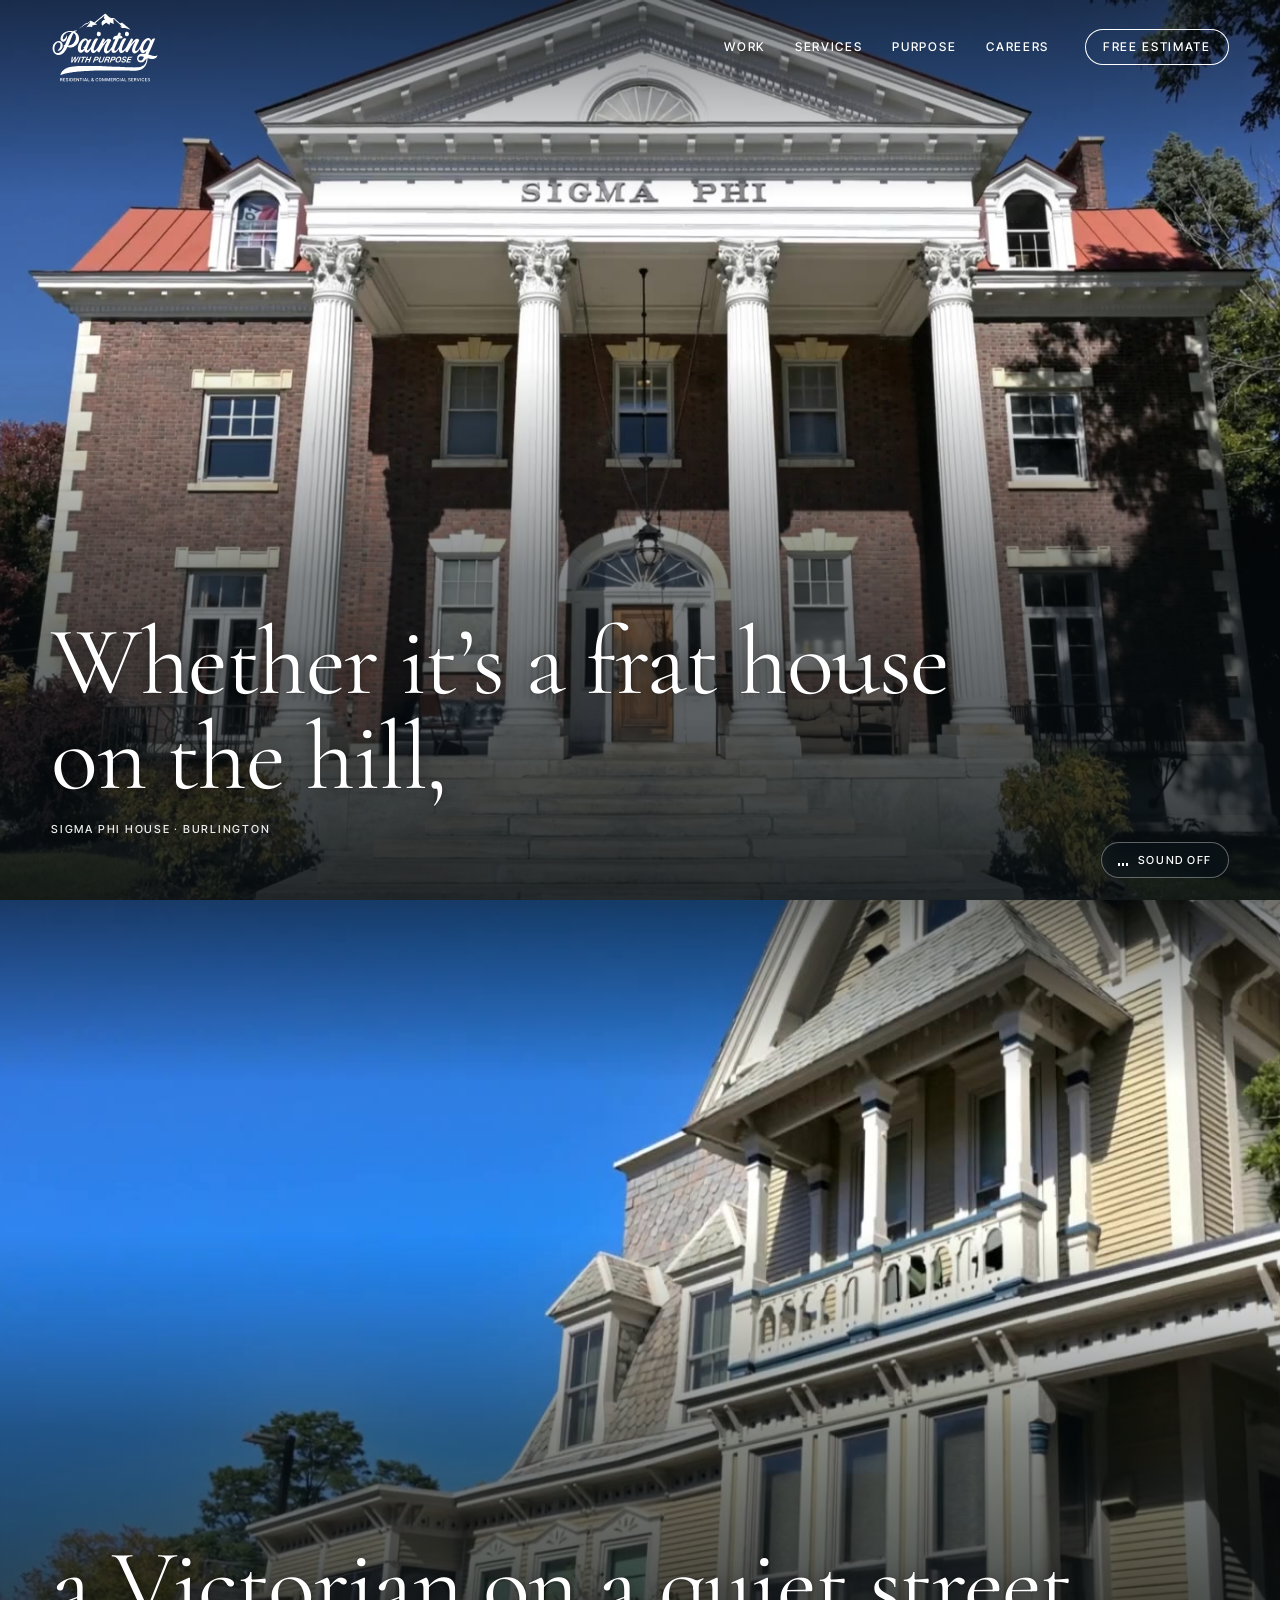
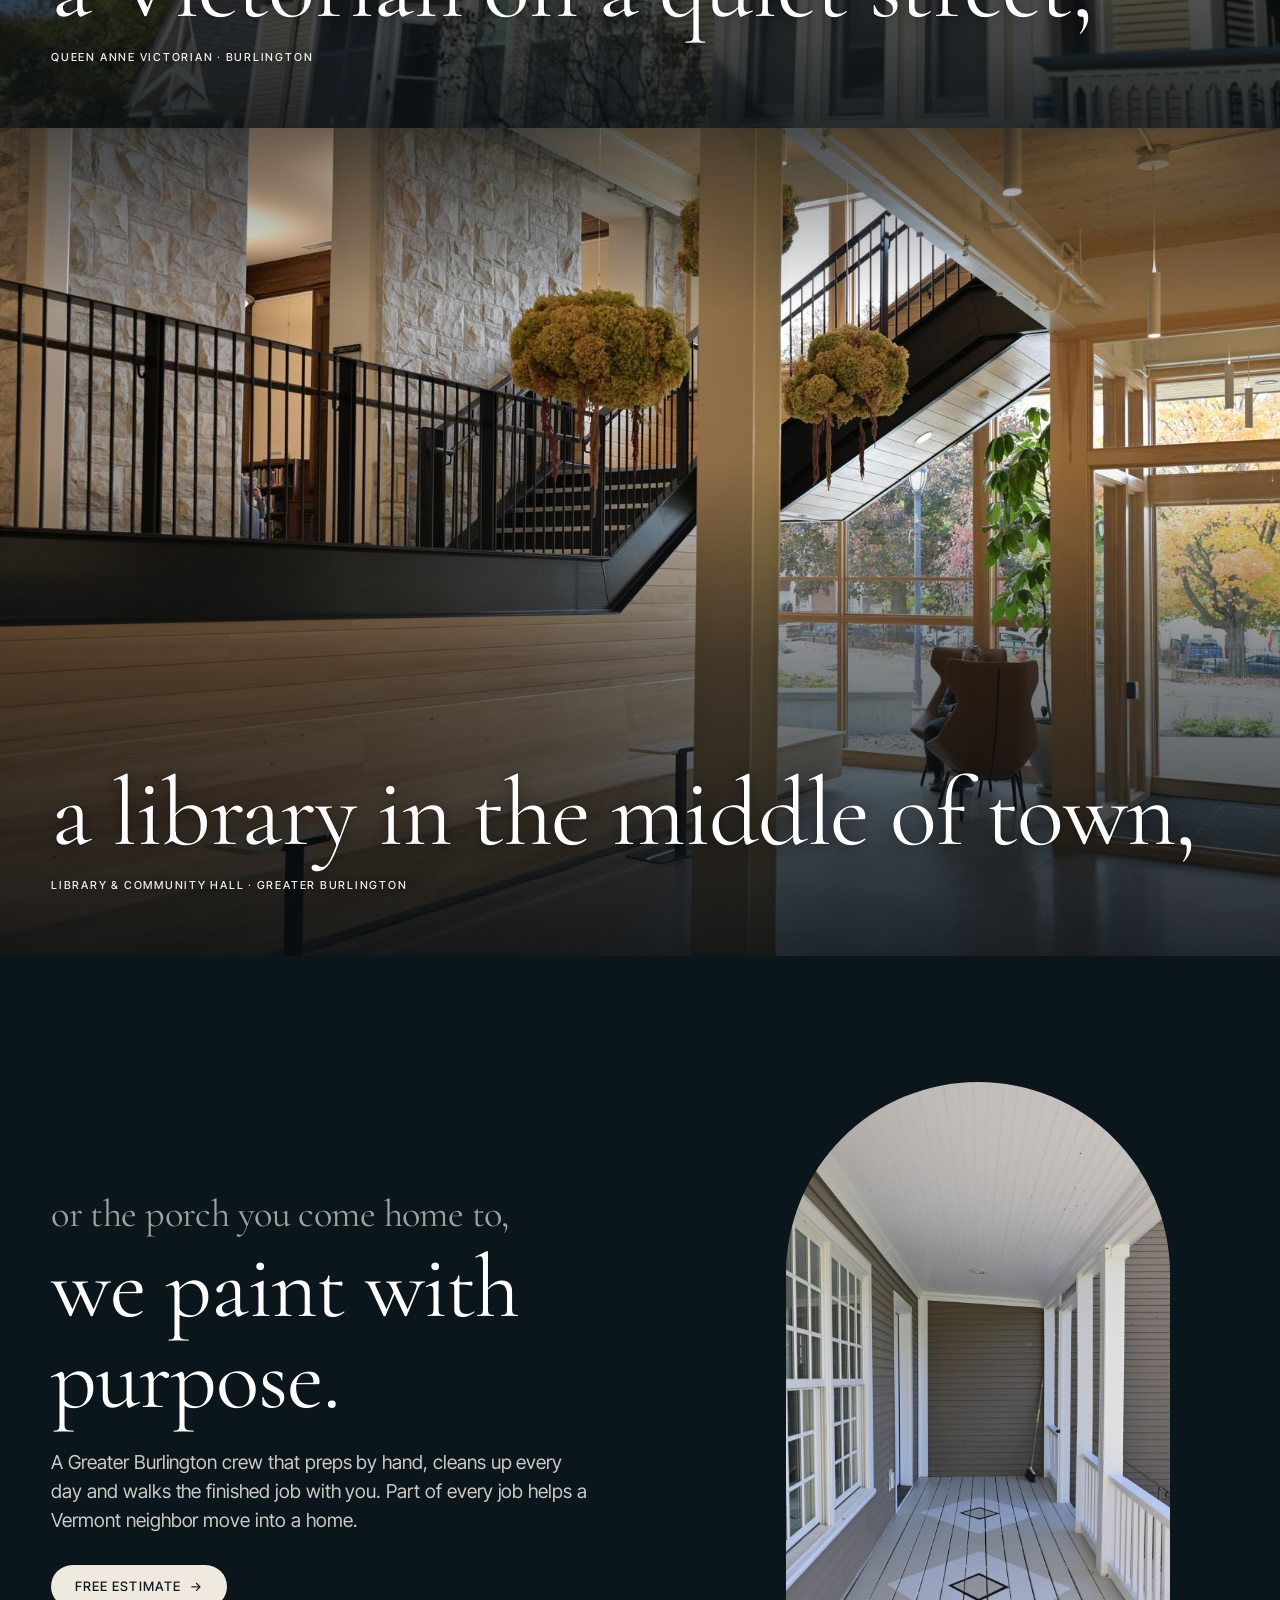
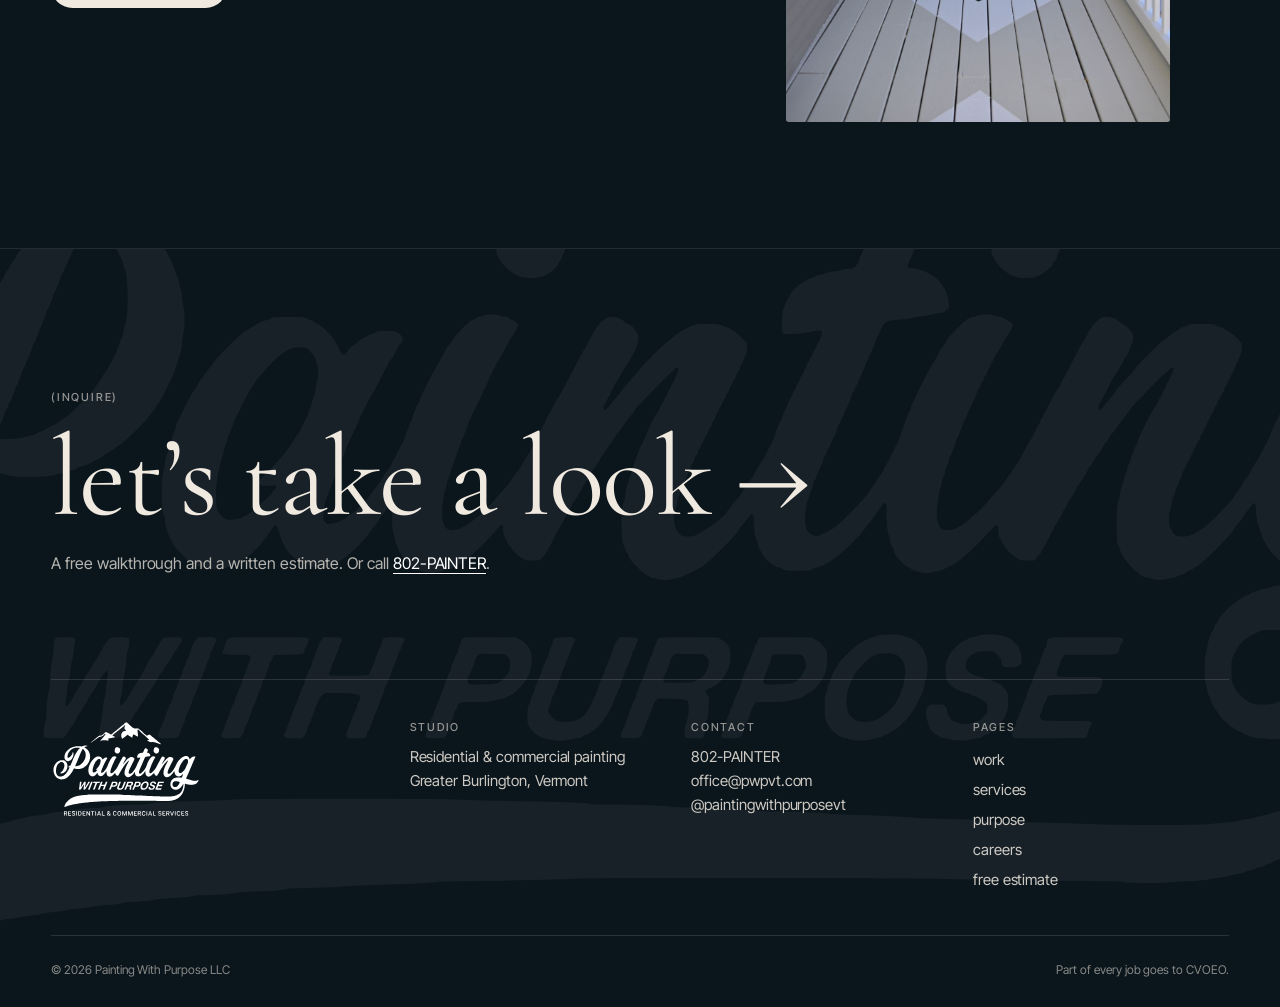
==== commit 97e53d0b: "Demo 2: launch audit fixes Absolute sign-free share image with og:url, canonical and Twitter card. D" ====
--- a/index.html
+++ b/index.html
@@ -8,14 +8,20 @@
 <meta name="theme-color" content="#0b151c">
 <meta property="og:title" content="Painting With Purpose · House painters in Burlington, Vermont">
 <meta property="og:description" content="Residential and commercial painting in Greater Burlington. Part of every job helps a Vermont neighbor find a home.">
-<meta property="og:image" content="assets/photos/dsc-0179-lg.jpg">
+<meta property="og:image" content="https://paintingwithpurpose2.vercel.app/assets/og.jpg">
+<meta property="og:image:width" content="1200">
+<meta property="og:image:height" content="630">
+<meta property="og:url" content="https://paintingwithpurpose2.vercel.app/">
+<meta property="og:site_name" content="Painting With Purpose">
 <meta property="og:type" content="website">
+<meta name="twitter:card" content="summary_large_image">
+<link rel="canonical" href="https://paintingwithpurpose2.vercel.app/">
 <link rel="icon" href="assets/favicon-48.png" sizes="48x48" type="image/png">
 <link rel="icon" href="assets/favicon-192.png" sizes="192x192" type="image/png">
 <link rel="apple-touch-icon" href="assets/apple-touch-icon.png">
 <link rel="preconnect" href="https://fonts.googleapis.com">
 <link rel="preconnect" href="https://fonts.gstatic.com" crossorigin>
-<link rel="stylesheet" href="https://fonts.googleapis.com/css2?family=Cormorant+Garamond:wght@400;500&family=Inter+Tight:wght@400;500&display=swap">
+<link rel="stylesheet" href="https://fonts.googleapis.com/css2?family=Cormorant+Garamond:wght@400&family=Inter+Tight:wght@400;500&display=swap">
 <link rel="preload" href="assets/logo.svg" as="image" type="image/svg+xml">
 <link rel="stylesheet" href="assets/css/main.css">
 </head>
@@ -33,7 +39,8 @@
 <section class="vs vs--hero" aria-label="Sigma Phi House">
   <video class="clip" muted loop playsinline preload="auto" poster="assets/video/sigma.jpg" aria-label="Sigma Phi House on a fall afternoon, students on the lawn"><source src="assets/video/sigma-720.mp4" type="video/mp4" media="(max-width: 900px)"><source src="assets/video/sigma.mp4" type="video/mp4"></video>
   <div class="vs__txt">
-    <h1 class="beat">Whether it’s a frat house on the hill,</h1>
+    <h1 class="sr">Painting With Purpose, house painters in Burlington, Vermont</h1>
+    <p class="beat">Whether it’s a frat house on the hill,</p>
     <p class="label vs__cap">Sigma Phi House · Burlington</p>
   </div>
 </section>
@@ -46,7 +53,7 @@
   <div class="vs__txt"><p class="beat">a library in the middle of town,</p><p class="label vs__cap">Library &amp; community hall · Greater Burlington</p></div>
 </section>
 <section class="porch">
-  <div class="porch__arch"><video class="clip" muted loop playsinline preload="none" poster="assets/video/porch-tall.jpg" aria-label="A freshly painted covered porch with a diamond pattern in the floor"><source src="assets/video/porch-tall.mp4" type="video/mp4"></video></div>
+  <div class="porch__arch"><video class="clip" muted loop playsinline preload="none" poster="assets/video/porch-tall.jpg" aria-label="A freshly painted covered porch with a diamond pattern in the floor"><source src="assets/video/porch-tall-720.mp4" type="video/mp4" media="(max-width: 900px)"><source src="assets/video/porch-tall.mp4" type="video/mp4"></video></div>
   <div class="porch__txt">
     <p class="beat">or the porch you come home to,</p>
     <h2>we paint with purpose.</h2>
@@ -67,7 +74,7 @@
       <a href="index.html" aria-label="Painting With Purpose, home"><span class="logo ftr__logo" aria-hidden="true"></span></a>
       <div><p class="label">studio</p><p>Residential &amp; commercial painting<br>Greater Burlington, Vermont</p></div>
       <div><p class="label">contact</p><p><a href="tel:+18027246837">802-PAINTER</a><br><a href="mailto:office@pwpvt.com">office@pwpvt.com</a><br><a href="https://www.instagram.com/paintingwithpurposevt/">@paintingwithpurposevt</a></p></div>
-      <div><p class="label">pages</p><p><a href="work.html">work</a><br><a href="services.html">services</a><br><a href="about.html">purpose</a><br><a href="careers.html">careers</a><br><a href="estimate.html">free estimate</a></p></div>
+      <div><p class="label">pages</p><ul class="ftr__links"><li><a href="work.html">work</a></li><li><a href="services.html">services</a></li><li><a href="about.html">purpose</a></li><li><a href="careers.html">careers</a></li><li><a href="estimate.html">free estimate</a></li></ul></div>
     </div>
     <p class="ftr__fine"><span>© 2026 Painting With Purpose LLC</span><span>Part of every job goes to CVOEO.</span></p>
   </div>
--- a/assets/css/main.css
+++ b/assets/css/main.css
@@ -6,7 +6,7 @@
   --paper: #faf7f2;
   --ink: #0f1a21;
   --ink-2: #39434a;
-  --mute: #6d727a;
+  --mute: #5f646b;
   --line: #ddd5c8;
   --night: #0b151c;
   --night-2: #13222c;
@@ -48,7 +48,8 @@
 p { margin: 0 0 1em; }
 p:last-child { margin-bottom: 0; }
 h1, h2, h3 { margin: 0; font-family: var(--serif); font-weight: 400; letter-spacing: -.012em; line-height: 1.02; }
-:focus-visible { outline: 2px solid var(--sky); outline-offset: 3px; }
+:focus-visible { outline: 2px solid var(--navy); outline-offset: 3px; }
+.phero :focus-visible, .vs :focus-visible, .porch :focus-visible, .band :focus-visible, .ftr :focus-visible, .hdr.is-dark :focus-visible, .hdr.is-open :focus-visible { outline-color: var(--sky); }
 
 .skip { position: absolute; left: 12px; top: -60px; z-index: 100; background: var(--ink); color: #fff; padding: 10px 14px; }
 .skip:focus { top: 12px; }
@@ -91,11 +92,11 @@
 .hdr.is-dark.is-scrolled::before { opacity: 1; background: rgba(11, 21, 28, .55); border-bottom-color: rgba(255, 255, 255, .08); }
 .hdr__logo { color: var(--navy); transition: color .3s; }
 .hdr.is-dark .hdr__logo { color: #fff; }
-.hdr__logo .logo { width: 92px; }
+.hdr__logo .logo { width: 108px; }
 .hdr__nav { display: flex; align-items: center; gap: 36px; }
 .hdr__nav ul { display: flex; gap: 30px; margin: 0; padding: 0; list-style: none; font: 500 12px/1 var(--font); letter-spacing: .14em; text-transform: uppercase; }
-.hdr__nav ul a { position: relative; padding: 6px 0; }
-.hdr__nav ul a::after { content: ""; position: absolute; left: 0; right: 100%; bottom: 0; height: 1px; background: currentColor; transition: right .3s var(--ease); }
+.hdr__nav ul a { position: relative; display: block; padding: 12px 0; }
+.hdr__nav ul a::after { content: ""; position: absolute; left: 0; right: 100%; bottom: 7px; height: 1px; background: currentColor; transition: right .3s var(--ease); }
 .hdr__nav ul a:hover::after, .hdr__nav ul a[aria-current]::after { right: 0; }
 .hdr__cta { padding: 12px 18px; border-radius: 999px; background: none; color: inherit; box-shadow: inset 0 0 0 1px currentColor; font: 500 12px/1 var(--font); letter-spacing: .14em; text-transform: uppercase; transition: background .2s, color .2s; }
 .hdr__cta:hover { background: var(--navy); color: #fff; box-shadow: none; }
@@ -111,6 +112,7 @@
     opacity: 0; visibility: hidden; transition: opacity .3s, visibility .3s;
   }
   .hdr__nav ul { flex-direction: column; gap: 4px; font: 400 clamp(44px, 12vw, 72px)/1.08 var(--serif); letter-spacing: 0; text-transform: none; }
+  .hdr__nav ul a { padding: 2px 0; }
   .hdr__nav ul a::after { display: none; }
   .hdr__nav ul a[aria-current] { color: var(--sky); }
   .hdr__cta { padding: 16px 24px; font-size: 13px; background: var(--cream); color: var(--ink); }
@@ -149,10 +151,10 @@
 .phero__lede { max-width: 34em; margin: 4px 0 0; font-size: var(--t-lead); line-height: 1.45; color: rgba(255, 255, 255, .92); text-shadow: 0 1px 12px rgba(0, 0, 0, .6); }
 .phero__cap { position: absolute; z-index: 1; right: var(--gut); bottom: clamp(36px, 7vh, 80px); opacity: .8 !important; }
 .phero .btns { display: flex; flex-wrap: wrap; gap: 12px; margin-top: 10px; }
-.vs--hero .beat { max-width: 13em; }
+.vs--hero .beat { max-width: 9.6em; }
 .vs--vic video.clip, .phero--vic video.clip { transform-origin: 0% 60%; transform: scale(1.4); }
 @media (max-aspect-ratio: 1/1) {
-  .vs--hero .beat { max-width: 13em; }
+  .vs--hero .beat { max-width: 9.6em; }
 .vs--vic video.clip, .phero--vic video.clip { transform: none; object-position: 30% 50%; }
 }
 @media (max-width: 700px) {
@@ -201,7 +203,7 @@
 .cols h3 { font-size: var(--t-h3); }
 .cols p { color: var(--ink-2); font-size: 15px; }
 .cols__note { margin-top: 28px; color: var(--mute); font-size: var(--t-small); }
-@media (max-width: 1020px) { .cols { grid-template-columns: 1fr 1fr; row-gap: 36px; } }
+@media (max-width: 1020px) { .cols:not(.cols--3) { grid-template-columns: 1fr 1fr; row-gap: 36px; } }
 @media (max-width: 600px) { .cols, .cols--3 { grid-template-columns: 1fr; row-gap: 28px; } }
 
 /* Work: project index */
@@ -253,6 +255,7 @@
 .srow li { padding: 7px 0; border-top: 1px solid var(--line); }
 .srow__img { position: relative; aspect-ratio: 5 / 4; overflow: hidden; }
 .srow__img img { width: 100%; height: 100%; object-fit: cover; }
+#lead .srow__img img { object-position: 50% 90%; }
 @media (max-width: 1020px) {
   .srow { grid-template-columns: 40px minmax(0, 1fr) clamp(120px, 26vw, 220px); }
   .srow__txt { grid-column: 2; grid-row: 2; }
@@ -354,6 +357,9 @@
 .ftr__grid .label { margin-bottom: 10px; }
 .ftr__grid p { color: rgba(239, 233, 223, .85); }
 .ftr__grid a:hover { color: var(--sky); }
+.ftr__links { list-style: none; margin: 0; padding: 0; color: rgba(239, 233, 223, .85); }
+.ftr__links a { display: inline-block; padding: 3px 0; }
+@media (max-width: 1024px) { .ftr__links a { padding: 8px 0; } }
 .ftr__logo { width: 150px; color: #fff; }
 .ftr__fine { display: flex; justify-content: space-between; gap: 16px; flex-wrap: wrap; margin: 0; padding-top: 24px; border-top: 1px solid rgba(239, 233, 223, .14); font-size: 12px; color: rgba(239, 233, 223, .55); }
 @media (max-width: 860px) { .ftr__grid { grid-template-columns: 1fr 1fr; row-gap: 32px; } .ftr__grid > :first-child { grid-column: 1 / -1; } }
@@ -365,6 +371,8 @@
   cursor: pointer; transition: opacity .4s, background .3s; }
 .snd:hover { background: rgba(11, 21, 28, .8); }
 .snd.away { opacity: 0; pointer-events: none; }
+.snd[hidden] { display: none; }
+body.menu-open .snd { opacity: 0; pointer-events: none; }
 .snd__bars { display: inline-flex; align-items: end; gap: 2px; height: 12px; }
 .snd__bars i { width: 2px; height: 3px; background: currentColor; }
 .snd[aria-pressed="true"] .snd__bars i { animation: eq 1s ease-in-out infinite; }
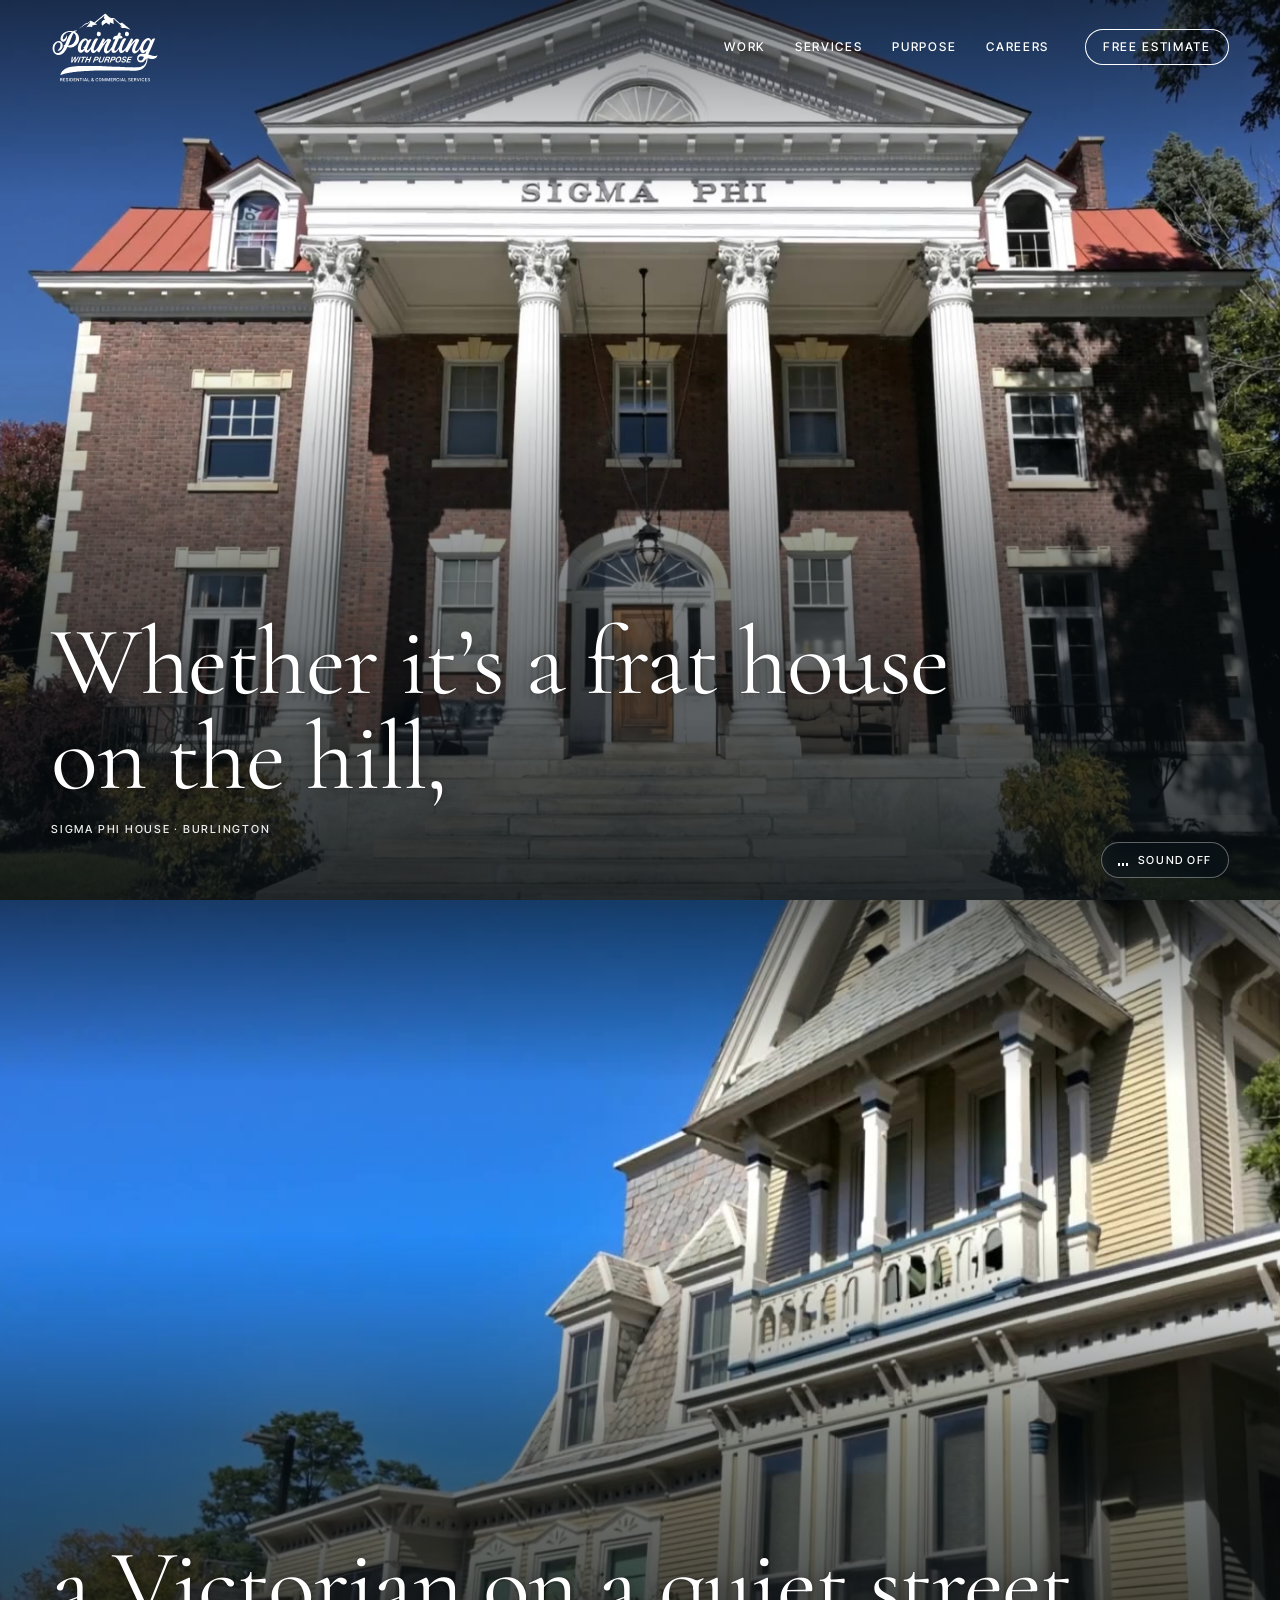
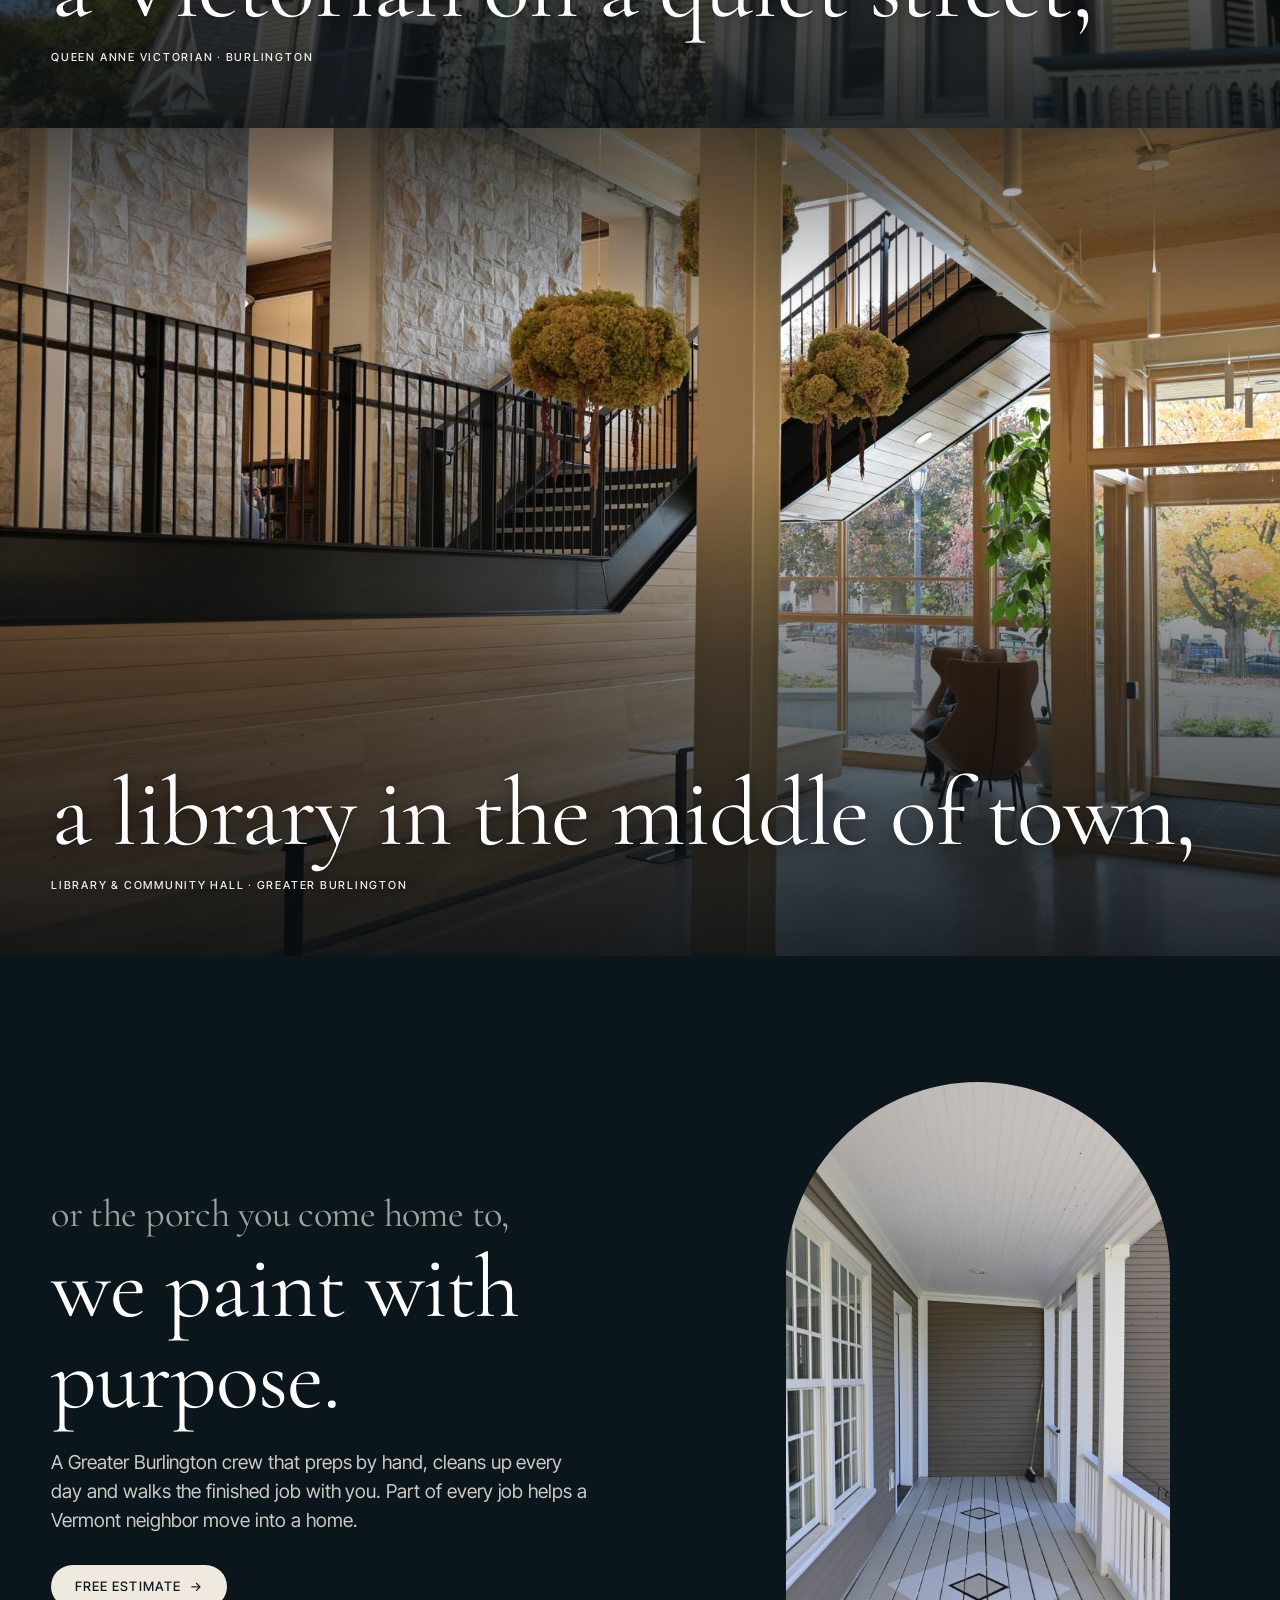
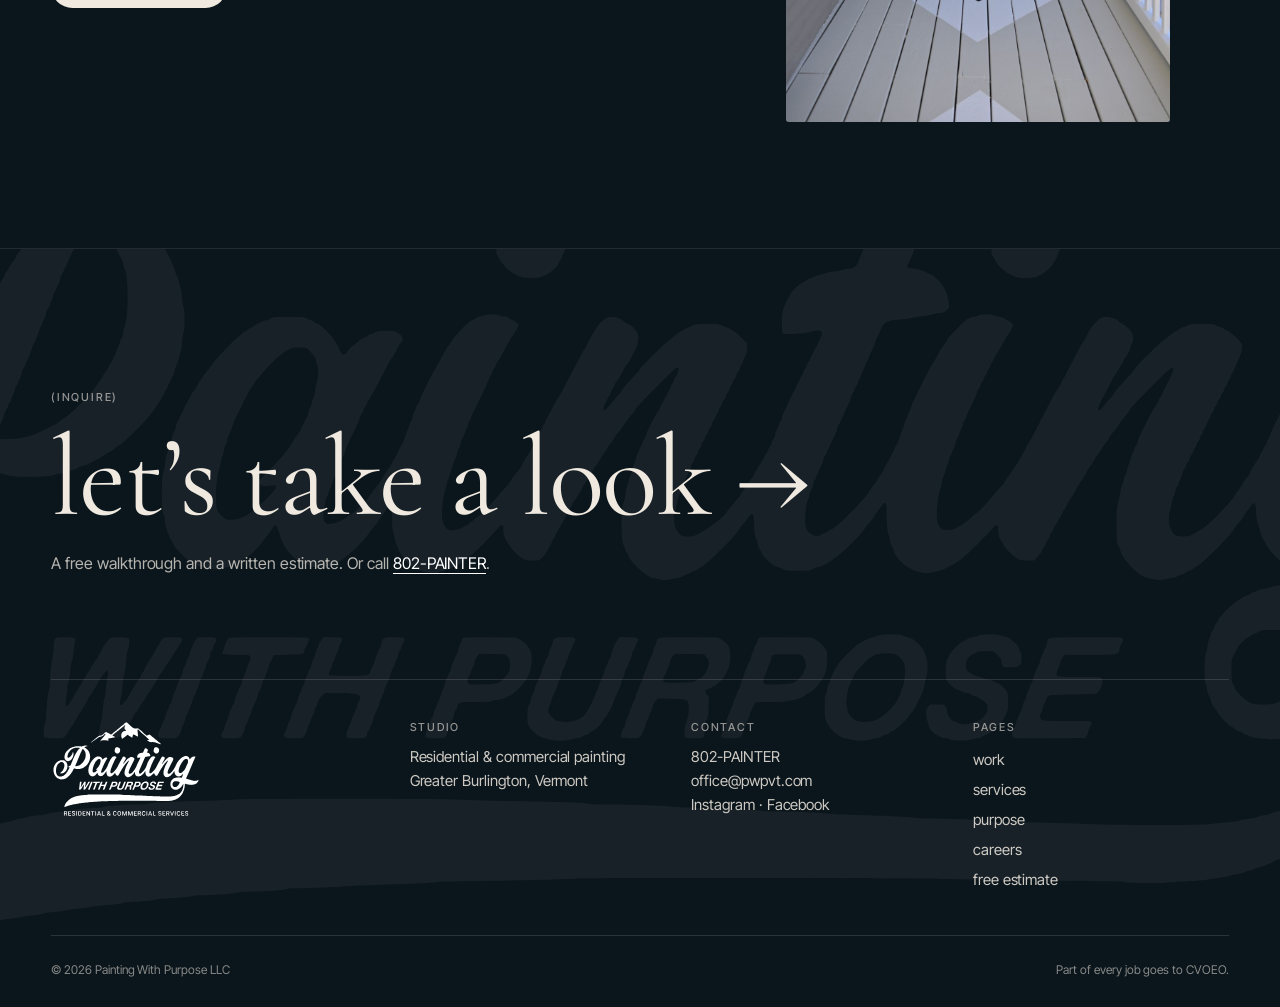
==== commit 9383389e: "Demo 2: watercolour bands between sections, Facebook link Full-width Vermont watercolour bands (from" ====
--- a/index.html
+++ b/index.html
@@ -73,7 +73,7 @@
     <div class="ftr__grid">
       <a href="index.html" aria-label="Painting With Purpose, home"><span class="logo ftr__logo" aria-hidden="true"></span></a>
       <div><p class="label">studio</p><p>Residential &amp; commercial painting<br>Greater Burlington, Vermont</p></div>
-      <div><p class="label">contact</p><p><a href="tel:+18027246837">802-PAINTER</a><br><a href="mailto:office@pwpvt.com">office@pwpvt.com</a><br><a href="https://www.instagram.com/paintingwithpurposevt/">@paintingwithpurposevt</a></p></div>
+      <div><p class="label">contact</p><p><a href="tel:+18027246837">802-PAINTER</a><br><a href="mailto:office@pwpvt.com">office@pwpvt.com</a><br><a href="https://www.instagram.com/paintingwithpurposevt/">Instagram</a> · <a href="https://www.facebook.com/PaintingWithPurposeVT">Facebook</a></p></div>
       <div><p class="label">pages</p><ul class="ftr__links"><li><a href="work.html">work</a></li><li><a href="services.html">services</a></li><li><a href="about.html">purpose</a></li><li><a href="careers.html">careers</a></li><li><a href="estimate.html">free estimate</a></li></ul></div>
     </div>
     <p class="ftr__fine"><span>© 2026 Painting With Purpose LLC</span><span>Part of every job goes to CVOEO.</span></p>
--- a/assets/css/main.css
+++ b/assets/css/main.css
@@ -187,6 +187,21 @@
 .head .label { grid-column: 1 / -1; }
 .head h2 { font-size: var(--t-h2); }
 .head .aside { margin: 0; font-size: var(--t-small); color: var(--mute); }
+/* Watercolour accents: small, quiet, never over the photography */
+.wc { display: block; height: auto; pointer-events: none; user-select: none; }
+.head--art .wc { grid-column: 2; grid-row: 1 / span 2; align-self: end; justify-self: end; margin-bottom: -6px; }
+.wc--farmhouse { width: clamp(150px, 18vw, 250px); }
+.wc--leaves { width: clamp(96px, 11vw, 150px); }
+.wc--brush, .wc--ladder { width: clamp(64px, 7vw, 96px); }
+.wc--can { width: clamp(84px, 9vw, 120px); }
+.wc--lake { width: min(100%, 260px); margin-top: 28px; }
+.wc--swatches { width: 84px; margin-bottom: 12px; }
+@media (max-width: 700px) {
+  .head--art { grid-template-columns: minmax(0, 1fr) auto; }
+  .head--art .wc { transform: scale(.82); transform-origin: 100% 100%; }
+  .wc--farmhouse { width: 34vw; }
+  .story__side .wc--lake { width: 62vw; margin-top: 18px; }
+}
 @media (max-width: 700px) { .head { grid-template-columns: 1fr; } }
 
 /* Two-column story */
@@ -235,7 +250,7 @@
 .ba__after { clip-path: inset(0 0 0 var(--p)); }
 .ba__handle { position: absolute; top: 0; bottom: 0; left: var(--p); width: 2px; margin-left: -1px; background: #fff; pointer-events: none; }
 .ba__handle::after { content: "↔"; position: absolute; top: 50%; left: 50%; width: 44px; height: 44px; margin: -22px 0 0 -22px; border-radius: 50%; background: #fff; color: var(--ink); display: grid; place-items: center; font-size: 17px; box-shadow: 0 4px 18px rgba(0, 0, 0, .18); }
-.ba__tag { position: absolute; top: 12px; padding: 6px 10px; border-radius: 999px; background: rgba(15, 26, 33, .62); color: #fff; font: 500 10px/1 var(--font); letter-spacing: .14em; text-transform: uppercase; pointer-events: none; }
+.ba__tag { position: absolute; top: 12px; padding: 6px 10px; border-radius: 999px; background: rgba(15, 26, 33, .62); color: #fff; font: 500 11px/1 var(--font); letter-spacing: .12em; text-transform: uppercase; pointer-events: none; }
 .ba__tag--b { left: 12px; }
 .ba__tag--a { right: 12px; background: var(--navy); }
 .ba__range { position: absolute; inset: 0; width: 100%; height: 100%; margin: 0; opacity: 0; cursor: ew-resize; -webkit-appearance: none; appearance: none; }
@@ -395,3 +410,11 @@
 .kind blockquote { margin: 0; }
 .kind p { font: 400 clamp(22px, 2vw, 30px)/1.25 var(--serif); }
 @media (max-width: 860px) { .kind { grid-template-columns: 1fr; gap: 32px; } }
+
+/* Watercolour bands between sections */
+.wband { margin-top: clamp(56px, 7vw, 112px); height: clamp(150px, 22vw, 340px); overflow: hidden; }
+.wband img { width: 100%; height: 100%; object-fit: cover; }
+.wband + .sec { padding-top: clamp(40px, 5vw, 80px); }
+.wband + .band { margin-top: 0; }
+.wband--end { margin-bottom: calc(-1 * var(--sec)); }
+@media (max-width: 700px) { .wband { height: 42vw; } }
